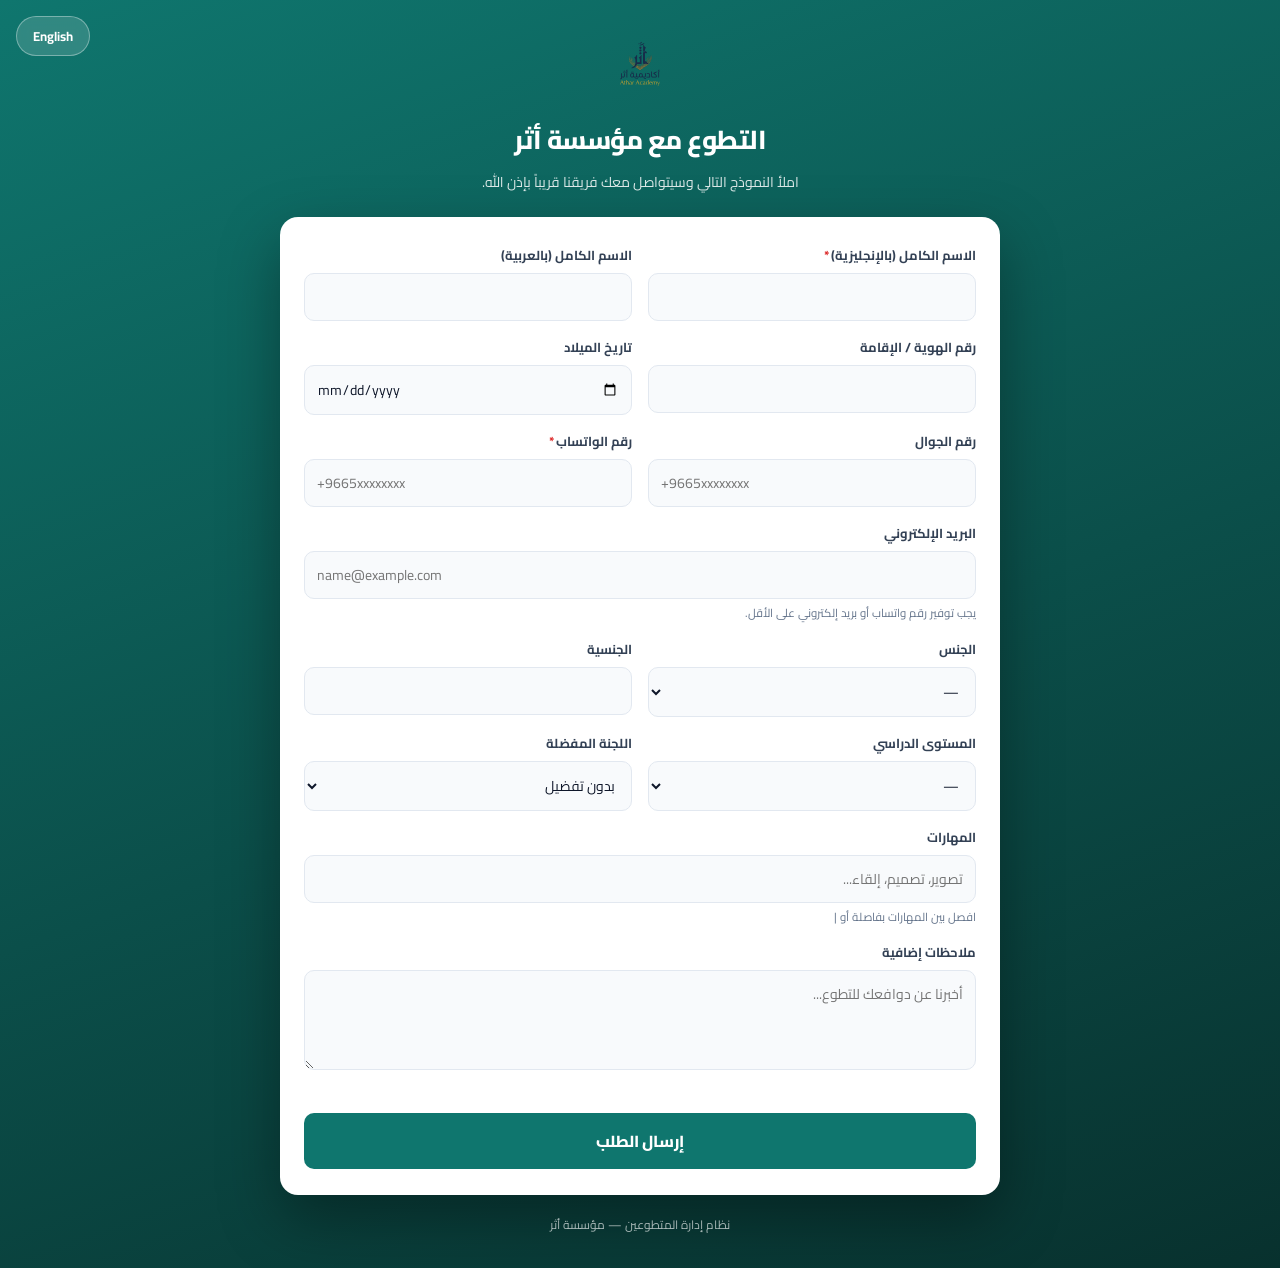
==== apply.html @ a27745a4 "Security, bulk actions & charts: password change/reset UI + default-password banner, pending applica" ====
<!DOCTYPE html>
<html lang="ar" dir="rtl">

<head>
  <meta charset="UTF-8">
  <meta name="viewport" content="width=device-width, initial-scale=1.0">
  <title>التطوع مع أثر | Volunteer with Athar</title>
  <meta name="description" content="قدّم طلبك للتطوع مع مؤسسة أثر — Athar Foundation volunteer application">
  <link rel="icon" type="image/svg+xml" href="assets/logo.svg">
  <link rel="preconnect" href="https://fonts.googleapis.com">
  <link rel="preconnect" href="https://fonts.gstatic.com" crossorigin>
  <link
    href="https://fonts.googleapis.com/css2?family=Cairo:wght@400;500;600;700;800&family=Inter:wght@400;500;600;700;800&display=swap"
    rel="stylesheet">
  <style>
    :root {
      --primary: #0F766E;
      --primary-dark: #115E59;
      --primary-light: #CCFBF1;
      --neutral-50: #F8FAFC;
      --neutral-100: #F1F5F9;
      --neutral-200: #E2E8F0;
      --neutral-300: #CBD5E1;
      --neutral-500: #64748B;
      --neutral-700: #334155;
      --neutral-900: #0F172A;
      --danger: #DC2626;
      --success: #059669;
      --radius: 12px;
    }

    * { box-sizing: border-box; margin: 0; padding: 0; }

    body {
      font-family: "Cairo", "Inter", system-ui, sans-serif;
      background: linear-gradient(160deg, #0F766E 0%, #0B4F4A 55%, #08312E 100%);
      min-height: 100vh;
      display: flex;
      align-items: flex-start;
      justify-content: center;
      padding: 32px 16px;
      color: var(--neutral-900);
    }

    .apply-shell { width: 100%; max-width: 720px; }

    .apply-hero {
      text-align: center;
      color: #fff;
      margin-bottom: 22px;
    }
    .apply-hero img { width: 64px; height: 64px; margin-bottom: 10px; }
    .apply-hero h1 { font-size: 26px; font-weight: 800; letter-spacing: -0.5px; }
    .apply-hero p { font-size: 14px; opacity: 0.85; margin-top: 6px; line-height: 1.8; }

    .apply-card {
      background: #fff;
      border-radius: 18px;
      padding: 26px 24px;
      box-shadow: 0 24px 60px rgba(0, 0, 0, 0.35);
    }

    .lang-toggle {
      position: fixed;
      top: 16px;
      inset-inline-end: 16px;
      background: rgba(255, 255, 255, 0.15);
      color: #fff;
      border: 1px solid rgba(255, 255, 255, 0.35);
      border-radius: 999px;
      padding: 7px 16px;
      font-family: inherit;
      font-size: 13px;
      font-weight: 700;
      cursor: pointer;
      backdrop-filter: blur(6px);
      transition: background 0.2s;
    }
    .lang-toggle:hover { background: rgba(255, 255, 255, 0.28); }

    .form-grid {
      display: grid;
      grid-template-columns: 1fr 1fr;
      gap: 14px 16px;
    }
    .form-grid .full { grid-column: 1 / -1; }

    .field label {
      display: block;
      font-size: 13px;
      font-weight: 700;
      color: var(--neutral-700);
      margin-bottom: 6px;
    }
    .field label .req { color: var(--danger); margin-inline-start: 2px; }
    .field input,
    .field select,
    .field textarea {
      width: 100%;
      border: 1.5px solid var(--neutral-200);
      border-radius: 10px;
      padding: 10px 12px;
      font-family: inherit;
      font-size: 14px;
      color: var(--neutral-900);
      background: var(--neutral-50);
      transition: border-color 0.15s, background 0.15s;
    }
    .field input:focus,
    .field select:focus,
    .field textarea:focus {
      outline: none;
      border-color: var(--primary);
      background: #fff;
    }
    .field input[dir="ltr"] { direction: ltr; text-align: left; }

    .hint { font-size: 11.5px; color: var(--neutral-500); margin-top: 5px; line-height: 1.6; }

    .hp-field {
      position: absolute !important;
      width: 1px; height: 1px;
      overflow: hidden;
      opacity: 0;
      pointer-events: none;
    }

    .submit-btn {
      width: 100%;
      margin-top: 20px;
      background: var(--primary);
      color: #fff;
      border: none;
      border-radius: 10px;
      padding: 13px;
      font-family: inherit;
      font-size: 16px;
      font-weight: 800;
      cursor: pointer;
      transition: background 0.2s, transform 0.1s;
    }
    .submit-btn:hover:not(:disabled) { background: var(--primary-dark); }
    .submit-btn:active:not(:disabled) { transform: translateY(1px); }
    .submit-btn:disabled { opacity: 0.6; cursor: wait; }

    .form-error {
      display: none;
      margin-top: 14px;
      padding: 11px 14px;
      border-radius: 10px;
      background: #FEF2F2;
      color: var(--danger);
      font-size: 13.5px;
      font-weight: 700;
      line-height: 1.7;
    }

    .success-view { text-align: center; padding: 26px 8px; }
    .success-view .check {
      width: 74px; height: 74px;
      margin: 0 auto 18px;
      border-radius: 50%;
      background: #ECFDF5;
      display: flex;
      align-items: center;
      justify-content: center;
      font-size: 36px;
    }
    .success-view h2 { font-size: 22px; font-weight: 800; color: var(--success); }
    .success-view p { margin-top: 10px; color: var(--neutral-700); font-size: 14.5px; line-height: 1.9; }
    .success-view .ref {
      display: inline-block;
      margin-top: 16px;
      padding: 6px 14px;
      border-radius: 999px;
      background: var(--neutral-100);
      font-size: 12px;
      color: var(--neutral-500);
      font-family: monospace;
      direction: ltr;
    }

    .spinner {
      display: inline-block;
      width: 16px; height: 16px;
      border: 2.5px solid rgba(255, 255, 255, 0.4);
      border-top-color: #fff;
      border-radius: 50%;
      animation: spin 0.7s linear infinite;
      vertical-align: -3px;
      margin-inline-end: 8px;
    }
    @keyframes spin { to { transform: rotate(360deg); } }

    .page-footer {
      text-align: center;
      margin-top: 18px;
      color: rgba(255, 255, 255, 0.65);
      font-size: 12px;
    }
    .page-footer a { color: rgba(255, 255, 255, 0.9); }

    @media (max-width: 560px) {
      .form-grid { grid-template-columns: 1fr; }
      .apply-card { padding: 20px 16px; }
    }
  </style>
</head>

<body>
  <button type="button" class="lang-toggle" id="lang-toggle">English</button>

  <div class="apply-shell">
    <div class="apply-hero">
      <img src="assets/logo.svg" alt="Athar">
      <h1 id="page-title">التطوع مع مؤسسة أثر</h1>
      <p id="page-subtitle">املأ النموذج التالي وسيتواصل معك فريقنا قريباً بإذن الله.</p>
    </div>

    <div class="apply-card" id="apply-card">
      <form id="apply-form" class="form-grid" novalidate>
        <!-- Honeypot -->
        <div class="hp-field" aria-hidden="true">
          <label for="f-website">Website</label>
          <input type="text" id="f-website" name="website" tabindex="-1" autocomplete="off">
        </div>

        <div class="field">
          <label for="f-fullName"><span data-i18n="full_name_en">Full Name (English)</span><span class="req">*</span></label>
          <input type="text" id="f-fullName" dir="ltr" autocomplete="name" required>
        </div>
        <div class="field">
          <label for="f-fullNameAr"><span data-i18n="full_name_ar">الاسم الكامل (بالعربية)</span></label>
          <input type="text" id="f-fullNameAr" autocomplete="name">
        </div>

        <div class="field">
          <label for="f-nationalId"><span data-i18n="national_id">رقم الهوية / الإقامة</span></label>
          <input type="text" id="f-nationalId" dir="ltr" inputmode="numeric" autocomplete="off">
        </div>
        <div class="field">
          <label for="f-dob"><span data-i18n="dob">تاريخ الميلاد</span></label>
          <input type="date" id="f-dob">
        </div>

        <div class="field">
          <label for="f-phone"><span data-i18n="phone">رقم الجوال</span></label>
          <input type="tel" id="f-phone" dir="ltr" placeholder="+9665xxxxxxxx" autocomplete="tel">
        </div>
        <div class="field">
          <label for="f-whatsapp"><span data-i18n="whatsapp">رقم الواتساب</span><span class="req">*</span></label>
          <input type="tel" id="f-whatsapp" dir="ltr" placeholder="+9665xxxxxxxx" autocomplete="tel">
        </div>

        <div class="field full">
          <label for="f-email"><span data-i18n="email">البريد الإلكتروني</span></label>
          <input type="email" id="f-email" dir="ltr" placeholder="name@example.com" autocomplete="email">
          <div class="hint" id="contact-hint">يجب توفير رقم واتساب أو بريد إلكتروني على الأقل.</div>
        </div>

        <div class="field">
          <label for="f-gender"><span data-i18n="gender">الجنس</span></label>
          <select id="f-gender">
            <option value="">—</option>
            <option value="male" data-i18n="male">ذكر</option>
            <option value="female" data-i18n="female">أنثى</option>
          </select>
        </div>
        <div class="field">
          <label for="f-nationality"><span data-i18n="nationality">الجنسية</span></label>
          <input type="text" id="f-nationality">
        </div>

        <div class="field">
          <label for="f-studyLevel"><span data-i18n="study_level">المستوى الدراسي</span></label>
          <select id="f-studyLevel">
            <option value="">—</option>
            <option value="secondary" data-i18n="lvl_secondary">ثانوي</option>
            <option value="diploma" data-i18n="lvl_diploma">دبلوم</option>
            <option value="bachelor" data-i18n="lvl_bachelor">بكالوريوس</option>
            <option value="master" data-i18n="lvl_master">ماجستير</option>
            <option value="phd" data-i18n="lvl_phd">دكتوراه</option>
            <option value="other" data-i18n="lvl_other">أخرى</option>
          </select>
        </div>
        <div class="field">
          <label for="f-committee"><span data-i18n="committee">اللجنة المفضلة</span></label>
          <select id="f-committee">
            <option value="" data-i18n="no_pref">بدون تفضيل</option>
          </select>
        </div>

        <div class="field full">
          <label for="f-skills"><span data-i18n="skills">المهارات</span></label>
          <input type="text" id="f-skills" placeholder="تصوير، تصميم، إلقاء...">
          <div class="hint" data-i18n="skills_hint">افصل بين المهارات بفاصلة أو |</div>
        </div>

        <div class="field full">
          <label for="f-notes"><span data-i18n="notes">ملاحظات إضافية</span></label>
          <textarea id="f-notes" rows="3" placeholder=""></textarea>
        </div>

        <div class="form-error full" id="form-error"></div>

        <div class="full">
          <button type="submit" class="submit-btn" id="submit-btn" data-i18n="submit">إرسال الطلب</button>
        </div>
      </form>
    </div>

    <div class="page-footer">
      <span id="footer-text">نظام إدارة المتطوعين — مؤسسة أثر</span>
    </div>
  </div>

  <script src="js/apply.js"></script>
</body>

</html>
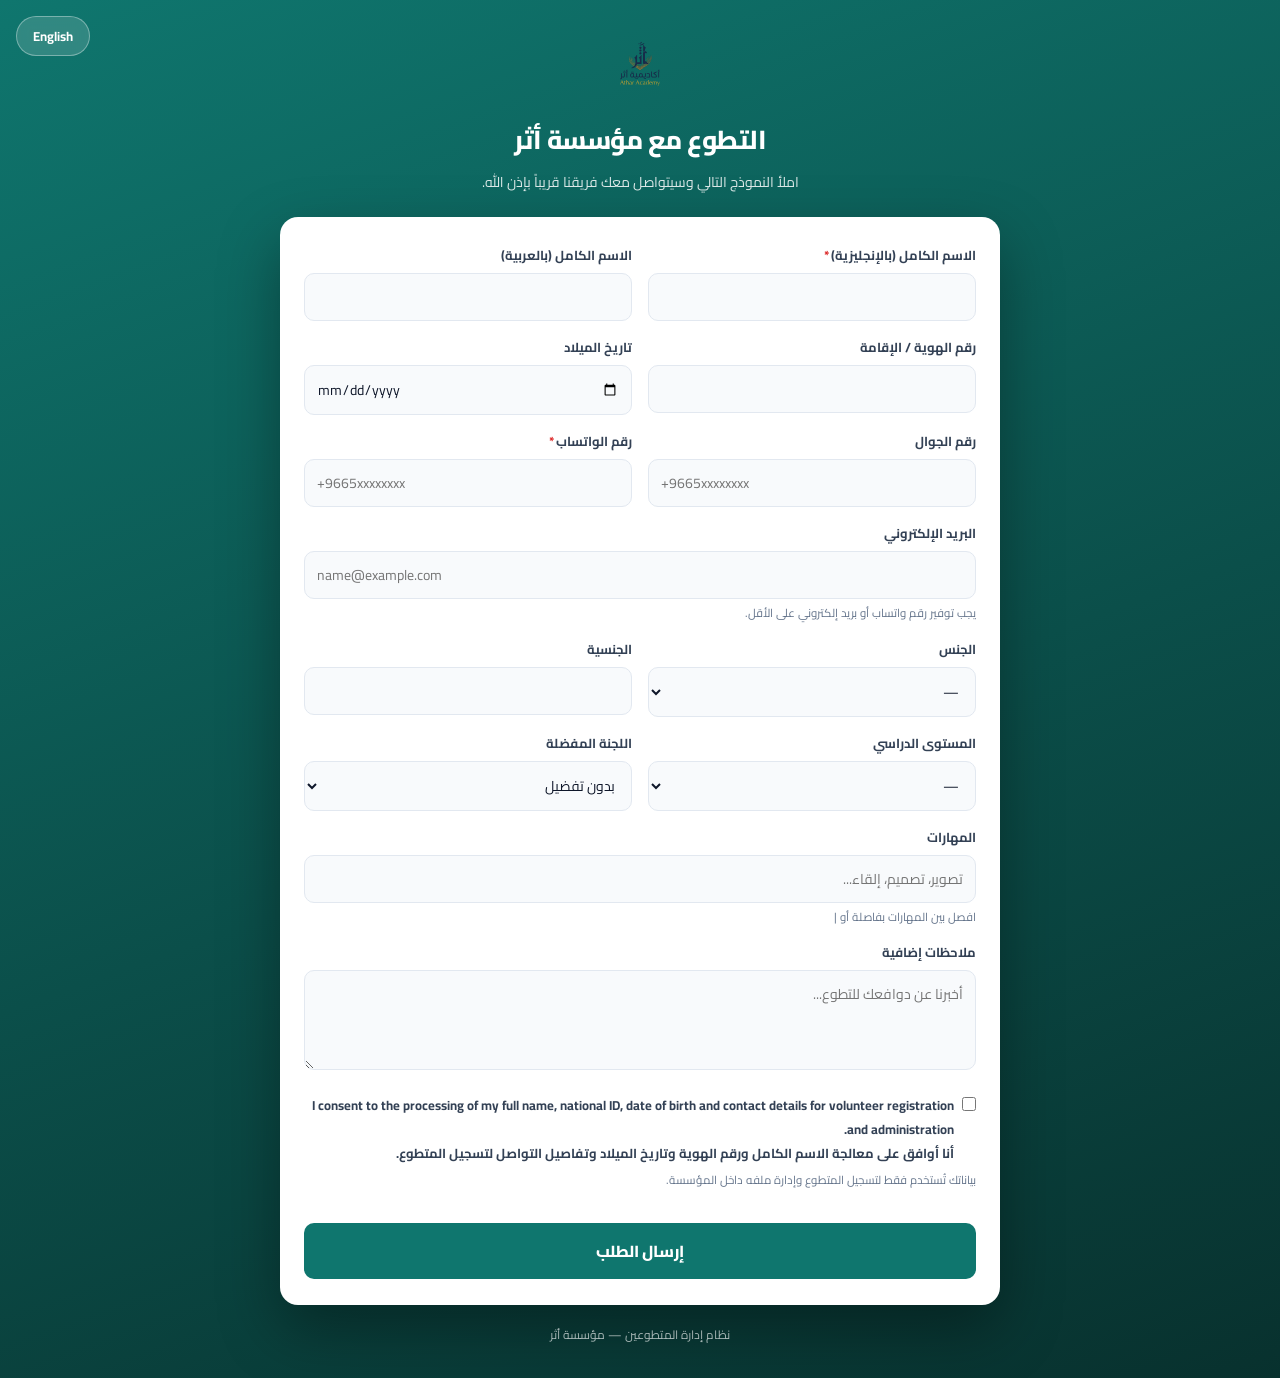
==== commit 385c0855: "Add privacy consent checkbox to apply form" ====
--- a/apply.html
+++ b/apply.html
@@ -301,6 +301,14 @@
           <textarea id="f-notes" rows="3" placeholder=""></textarea>
         </div>
 
+        <div class="field full">
+          <label class="consent-label" style="display:flex; gap:8px; align-items:flex-start; font-size:13px; color:var(--neutral-700); cursor:pointer;">
+            <input type="checkbox" id="f-consent" required style="margin-top:3px; width:16px; height:16px; accent-color:var(--primary);" />
+            <span>I consent to the processing of my full name, national ID, date of birth and contact details for volunteer registration and administration.<br />أنا أوافق على معالجة الاسم الكامل ورقم الهوية وتاريخ الميلاد وتفاصيل التواصل لتسجيل المتطوع.</span>
+          </label>
+          <div class="hint">بياناتك تُستخدم فقط لتسجيل المتطوع وإدارة ملفه داخل المؤسسة.</div>
+        </div>
+
         <div class="form-error full" id="form-error"></div>
 
         <div class="full">
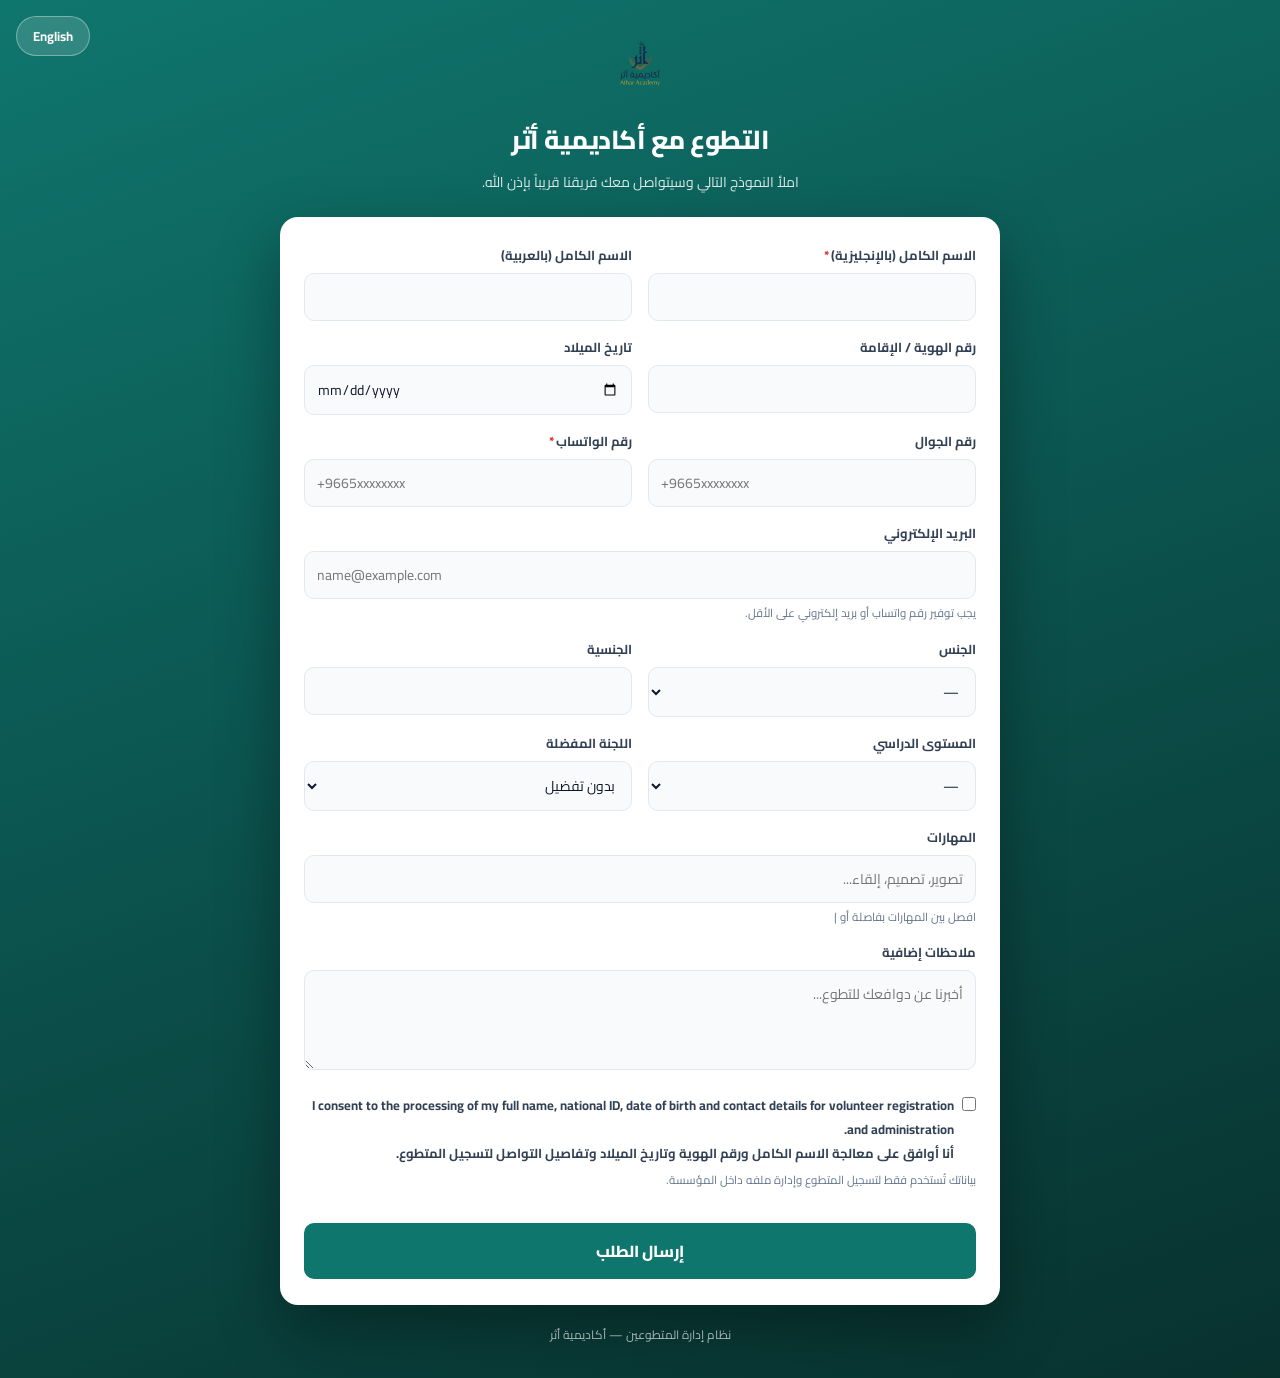
==== commit 6bcee05b: "Rebrand مؤسسة أثر -> أكاديمية أثر (targeted)" ====
--- a/apply.html
+++ b/apply.html
@@ -5,7 +5,7 @@
   <meta charset="UTF-8">
   <meta name="viewport" content="width=device-width, initial-scale=1.0">
   <title>التطوع مع أثر | Volunteer with Athar</title>
-  <meta name="description" content="قدّم طلبك للتطوع مع مؤسسة أثر — Athar Foundation volunteer application">
+  <meta name="description" content="قدّم طلبك للتطوع مع أكاديمية أثر — Athar Foundation volunteer application">
   <link rel="icon" type="image/svg+xml" href="assets/logo.svg">
   <link rel="preconnect" href="https://fonts.googleapis.com">
   <link rel="preconnect" href="https://fonts.gstatic.com" crossorigin>
@@ -213,7 +213,7 @@
   <div class="apply-shell">
     <div class="apply-hero">
       <img src="assets/logo.svg" alt="Athar">
-      <h1 id="page-title">التطوع مع مؤسسة أثر</h1>
+      <h1 id="page-title">التطوع مع أكاديمية أثر</h1>
       <p id="page-subtitle">املأ النموذج التالي وسيتواصل معك فريقنا قريباً بإذن الله.</p>
     </div>
 
@@ -318,7 +318,7 @@
     </div>
 
     <div class="page-footer">
-      <span id="footer-text">نظام إدارة المتطوعين — مؤسسة أثر</span>
+      <span id="footer-text">نظام إدارة المتطوعين — أكاديمية أثر</span>
     </div>
   </div>
 
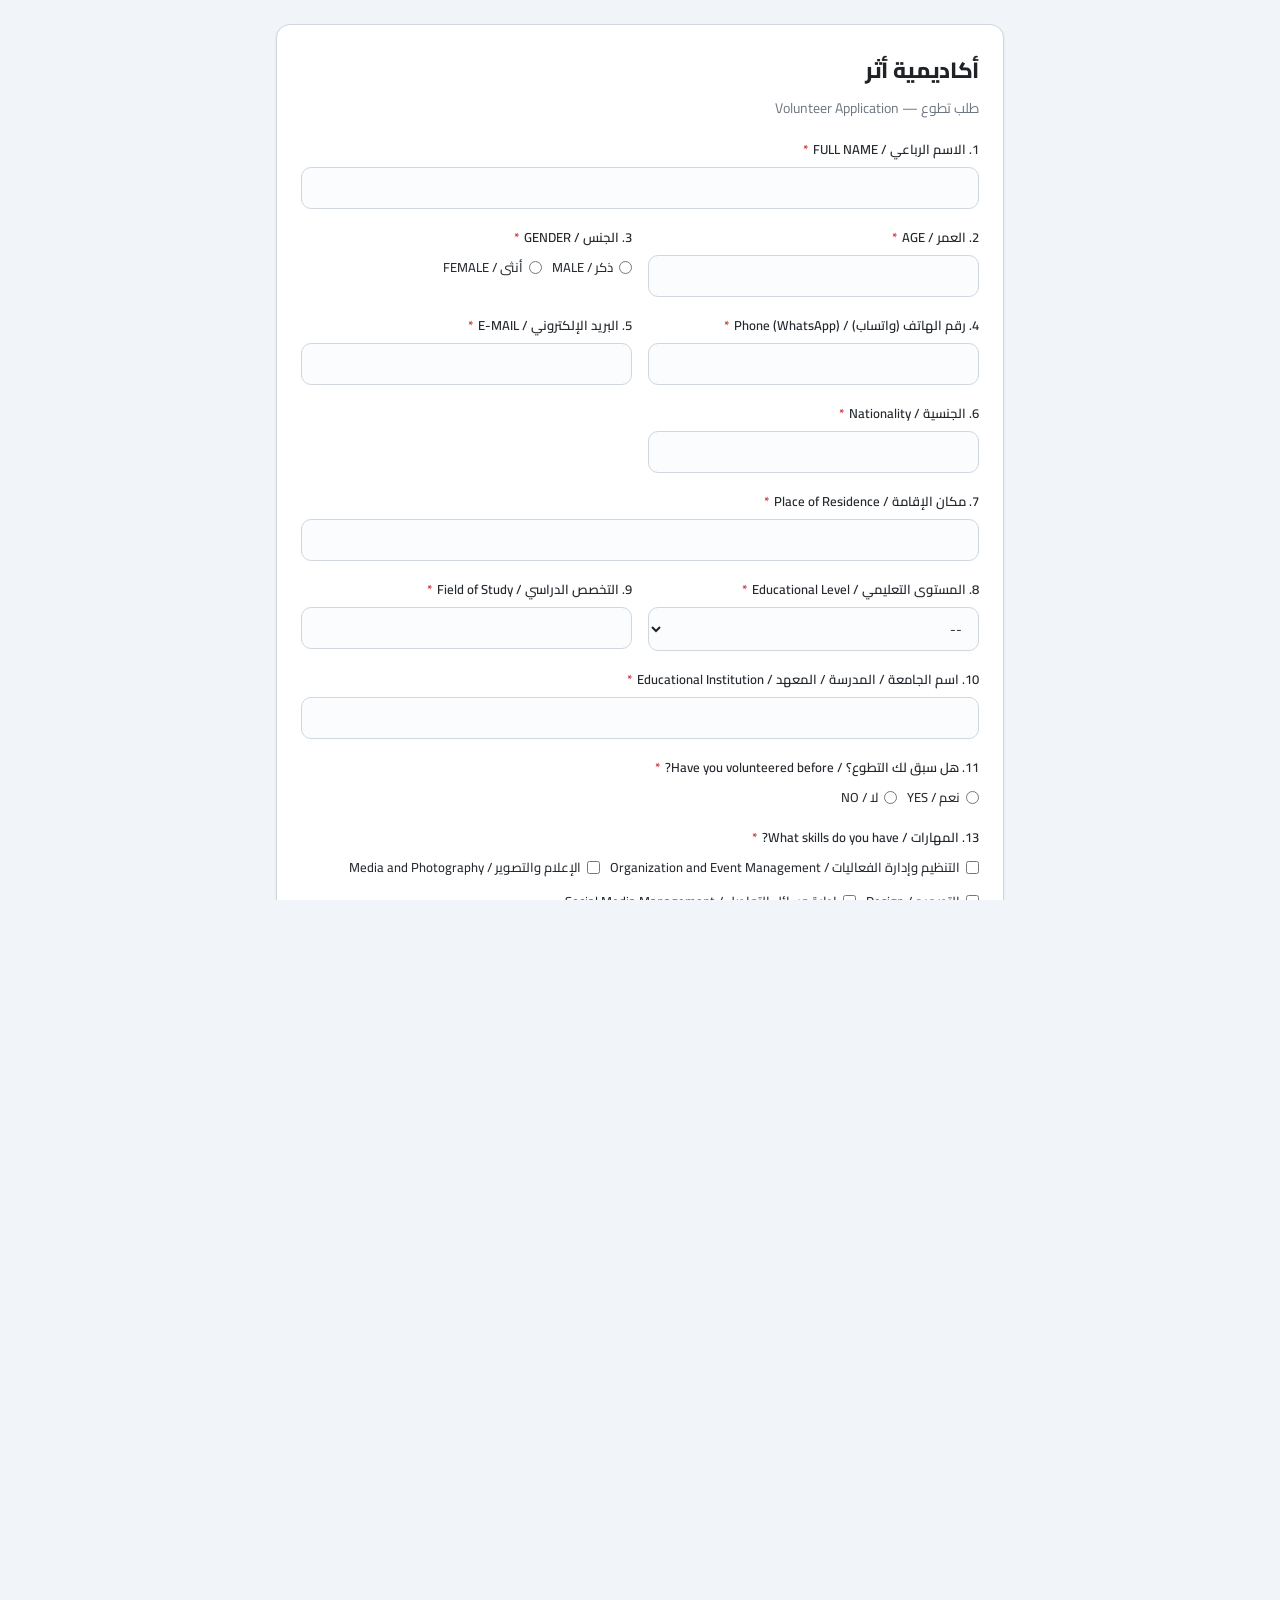
==== commit 5e468ef9: "Implement v3 registration form (19 fields) frontend" ====
--- a/apply.html
+++ b/apply.html
@@ -1,223 +1,41 @@
 <!DOCTYPE html>
 <html lang="ar" dir="rtl">
-
 <head>
   <meta charset="UTF-8">
   <meta name="viewport" content="width=device-width, initial-scale=1.0">
-  <title>التطوع مع أثر | Volunteer with Athar</title>
-  <meta name="description" content="قدّم طلبك للتطوع مع أكاديمية أثر — Athar Foundation volunteer application">
+  <title>أكاديمية أثر — طلب تطوع</title>
   <link rel="icon" type="image/svg+xml" href="assets/logo.svg">
   <link rel="preconnect" href="https://fonts.googleapis.com">
   <link rel="preconnect" href="https://fonts.gstatic.com" crossorigin>
-  <link
-    href="https://fonts.googleapis.com/css2?family=Cairo:wght@400;500;600;700;800&family=Inter:wght@400;500;600;700;800&display=swap"
-    rel="stylesheet">
+  <link href="https://fonts.googleapis.com/css2?family=Cairo:wght@400;500;600;700;800&family=Inter:wght@400;500;600;700;800&display=swap" rel="stylesheet">
+  <link rel="stylesheet" href="css/style.css">
+  <link rel="stylesheet" href="css/rtl.css">
   <style>
-    :root {
-      --primary: #0F766E;
-      --primary-dark: #115E59;
-      --primary-light: #CCFBF1;
-      --neutral-50: #F8FAFC;
-      --neutral-100: #F1F5F9;
-      --neutral-200: #E2E8F0;
-      --neutral-300: #CBD5E1;
-      --neutral-500: #64748B;
-      --neutral-700: #334155;
-      --neutral-900: #0F172A;
-      --danger: #DC2626;
-      --success: #059669;
-      --radius: 12px;
-    }
-
-    * { box-sizing: border-box; margin: 0; padding: 0; }
-
-    body {
-      font-family: "Cairo", "Inter", system-ui, sans-serif;
-      background: linear-gradient(160deg, #0F766E 0%, #0B4F4A 55%, #08312E 100%);
-      min-height: 100vh;
-      display: flex;
-      align-items: flex-start;
-      justify-content: center;
-      padding: 32px 16px;
-      color: var(--neutral-900);
-    }
-
-    .apply-shell { width: 100%; max-width: 720px; }
-
-    .apply-hero {
-      text-align: center;
-      color: #fff;
-      margin-bottom: 22px;
-    }
-    .apply-hero img { width: 64px; height: 64px; margin-bottom: 10px; }
-    .apply-hero h1 { font-size: 26px; font-weight: 800; letter-spacing: -0.5px; }
-    .apply-hero p { font-size: 14px; opacity: 0.85; margin-top: 6px; line-height: 1.8; }
-
-    .apply-card {
-      background: #fff;
-      border-radius: 18px;
-      padding: 26px 24px;
-      box-shadow: 0 24px 60px rgba(0, 0, 0, 0.35);
-    }
-
-    .lang-toggle {
-      position: fixed;
-      top: 16px;
-      inset-inline-end: 16px;
-      background: rgba(255, 255, 255, 0.15);
-      color: #fff;
-      border: 1px solid rgba(255, 255, 255, 0.35);
-      border-radius: 999px;
-      padding: 7px 16px;
-      font-family: inherit;
-      font-size: 13px;
-      font-weight: 700;
-      cursor: pointer;
-      backdrop-filter: blur(6px);
-      transition: background 0.2s;
-    }
-    .lang-toggle:hover { background: rgba(255, 255, 255, 0.28); }
-
-    .form-grid {
-      display: grid;
-      grid-template-columns: 1fr 1fr;
-      gap: 14px 16px;
-    }
-    .form-grid .full { grid-column: 1 / -1; }
-
-    .field label {
-      display: block;
-      font-size: 13px;
-      font-weight: 700;
-      color: var(--neutral-700);
-      margin-bottom: 6px;
-    }
-    .field label .req { color: var(--danger); margin-inline-start: 2px; }
-    .field input,
-    .field select,
-    .field textarea {
-      width: 100%;
-      border: 1.5px solid var(--neutral-200);
-      border-radius: 10px;
-      padding: 10px 12px;
-      font-family: inherit;
-      font-size: 14px;
-      color: var(--neutral-900);
-      background: var(--neutral-50);
-      transition: border-color 0.15s, background 0.15s;
-    }
-    .field input:focus,
-    .field select:focus,
-    .field textarea:focus {
-      outline: none;
-      border-color: var(--primary);
-      background: #fff;
-    }
-    .field input[dir="ltr"] { direction: ltr; text-align: left; }
-
-    .hint { font-size: 11.5px; color: var(--neutral-500); margin-top: 5px; line-height: 1.6; }
-
-    .hp-field {
-      position: absolute !important;
-      width: 1px; height: 1px;
-      overflow: hidden;
-      opacity: 0;
-      pointer-events: none;
-    }
-
-    .submit-btn {
-      width: 100%;
-      margin-top: 20px;
-      background: var(--primary);
-      color: #fff;
-      border: none;
-      border-radius: 10px;
-      padding: 13px;
-      font-family: inherit;
-      font-size: 16px;
-      font-weight: 800;
-      cursor: pointer;
-      transition: background 0.2s, transform 0.1s;
-    }
-    .submit-btn:hover:not(:disabled) { background: var(--primary-dark); }
-    .submit-btn:active:not(:disabled) { transform: translateY(1px); }
-    .submit-btn:disabled { opacity: 0.6; cursor: wait; }
-
-    .form-error {
-      display: none;
-      margin-top: 14px;
-      padding: 11px 14px;
-      border-radius: 10px;
-      background: #FEF2F2;
-      color: var(--danger);
-      font-size: 13.5px;
-      font-weight: 700;
-      line-height: 1.7;
-    }
-
-    .success-view { text-align: center; padding: 26px 8px; }
-    .success-view .check {
-      width: 74px; height: 74px;
-      margin: 0 auto 18px;
-      border-radius: 50%;
-      background: #ECFDF5;
-      display: flex;
-      align-items: center;
-      justify-content: center;
-      font-size: 36px;
-    }
-    .success-view h2 { font-size: 22px; font-weight: 800; color: var(--success); }
-    .success-view p { margin-top: 10px; color: var(--neutral-700); font-size: 14.5px; line-height: 1.9; }
-    .success-view .ref {
-      display: inline-block;
-      margin-top: 16px;
-      padding: 6px 14px;
-      border-radius: 999px;
-      background: var(--neutral-100);
-      font-size: 12px;
-      color: var(--neutral-500);
-      font-family: monospace;
-      direction: ltr;
-    }
-
-    .spinner {
-      display: inline-block;
-      width: 16px; height: 16px;
-      border: 2.5px solid rgba(255, 255, 255, 0.4);
-      border-top-color: #fff;
-      border-radius: 50%;
-      animation: spin 0.7s linear infinite;
-      vertical-align: -3px;
-      margin-inline-end: 8px;
-    }
-    @keyframes spin { to { transform: rotate(360deg); } }
-
-    .page-footer {
-      text-align: center;
-      margin-top: 18px;
-      color: rgba(255, 255, 255, 0.65);
-      font-size: 12px;
-    }
-    .page-footer a { color: rgba(255, 255, 255, 0.9); }
-
-    @media (max-width: 560px) {
-      .form-grid { grid-template-columns: 1fr; }
-      .apply-card { padding: 20px 16px; }
-    }
+    body { background: var(--app-bg); font-family: var(--font-ar); }
+    .apply-shell { max-width: 760px; margin: 0 auto; padding: 24px 16px 60px; }
+    .apply-card { background: var(--surface); border: 1px solid var(--neutral-300); border-radius: var(--radius-lg); padding: 24px; box-shadow: var(--shadow-sm); }
+    .form-grid { display: grid; grid-template-columns: 1fr 1fr; gap: 16px; }
+    .field { display: flex; flex-direction: column; gap: 6px; }
+    .field.full { grid-column: 1 / -1; }
+    .field label { font-size: 13px; font-weight: 600; color: var(--neutral-800); }
+    .req { color: var(--danger); margin-inline-start: 2px; }
+    .form-control { padding: 8px 12px; border: 1px solid var(--neutral-300); border-radius: var(--radius-md); background: var(--neutral-50); color: var(--neutral-900); font-size: 13px; width: 100%; }
+    .form-control:focus { outline: none; background: var(--surface); border-color: var(--primary); box-shadow: 0 0 0 3px var(--primary-subtle); }
+    .radio-group, .checkbox-group { display: flex; flex-wrap: wrap; gap: 10px; }
+    .radio-group label, .checkbox-group label { display: flex; align-items: center; gap: 6px; font-size: 13px; font-weight: 500; cursor: pointer; }
+    .submit-btn { width: 100%; padding: 12px; background: var(--primary); color: #fff; border: none; border-radius: var(--radius-md); font-size: 15px; font-weight: 700; cursor: pointer; }
+    .submit-btn:disabled { opacity: 0.6; cursor: not-allowed; }
+    .form-error { color: var(--danger); font-size: 13px; margin-top: 8px; }
+    .hp-field { position: absolute !important; width: 1px; height: 1px; overflow: hidden; opacity: 0; pointer-events: none; }
+    .consent-label { display: flex; gap: 8px; align-items: flex-start; font-size: 13px; color: var(--neutral-700); cursor: pointer; }
+    @media (max-width: 600px) { .form-grid { grid-template-columns: 1fr; } }
   </style>
 </head>
-
 <body>
-  <button type="button" class="lang-toggle" id="lang-toggle">English</button>
-
   <div class="apply-shell">
-    <div class="apply-hero">
-      <img src="assets/logo.svg" alt="Athar">
-      <h1 id="page-title">التطوع مع أكاديمية أثر</h1>
-      <p id="page-subtitle">املأ النموذج التالي وسيتواصل معك فريقنا قريباً بإذن الله.</p>
-    </div>
-
-    <div class="apply-card" id="apply-card">
+    <div class="apply-card">
+      <h1 style="font-size:22px; font-weight:800; margin-bottom:4px;">أكاديمية أثر</h1>
+      <p style="color:var(--neutral-500); margin-bottom:16px;">طلب تطوع — Volunteer Application</p>
       <form id="apply-form" class="form-grid" novalidate>
         <!-- Honeypot -->
         <div class="hp-field" aria-hidden="true">
@@ -225,104 +43,202 @@
           <input type="text" id="f-website" name="website" tabindex="-1" autocomplete="off">
         </div>
 
-        <div class="field">
-          <label for="f-fullName"><span data-i18n="full_name_en">Full Name (English)</span><span class="req">*</span></label>
-          <input type="text" id="f-fullName" dir="ltr" autocomplete="name" required>
-        </div>
-        <div class="field">
-          <label for="f-fullNameAr"><span data-i18n="full_name_ar">الاسم الكامل (بالعربية)</span></label>
-          <input type="text" id="f-fullNameAr" autocomplete="name">
-        </div>
-
-        <div class="field">
-          <label for="f-nationalId"><span data-i18n="national_id">رقم الهوية / الإقامة</span></label>
-          <input type="text" id="f-nationalId" dir="ltr" inputmode="numeric" autocomplete="off">
-        </div>
-        <div class="field">
-          <label for="f-dob"><span data-i18n="dob">تاريخ الميلاد</span></label>
-          <input type="date" id="f-dob">
-        </div>
-
-        <div class="field">
-          <label for="f-phone"><span data-i18n="phone">رقم الجوال</span></label>
-          <input type="tel" id="f-phone" dir="ltr" placeholder="+9665xxxxxxxx" autocomplete="tel">
-        </div>
-        <div class="field">
-          <label for="f-whatsapp"><span data-i18n="whatsapp">رقم الواتساب</span><span class="req">*</span></label>
-          <input type="tel" id="f-whatsapp" dir="ltr" placeholder="+9665xxxxxxxx" autocomplete="tel">
-        </div>
-
-        <div class="field full">
-          <label for="f-email"><span data-i18n="email">البريد الإلكتروني</span></label>
-          <input type="email" id="f-email" dir="ltr" placeholder="name@example.com" autocomplete="email">
-          <div class="hint" id="contact-hint">يجب توفير رقم واتساب أو بريد إلكتروني على الأقل.</div>
-        </div>
-
-        <div class="field">
-          <label for="f-gender"><span data-i18n="gender">الجنس</span></label>
-          <select id="f-gender">
-            <option value="">—</option>
-            <option value="male" data-i18n="male">ذكر</option>
-            <option value="female" data-i18n="female">أنثى</option>
+        <div class="field full">
+          <label>1. الاسم الرباعي / FULL NAME <span class="req">*</span></label>
+          <input type="text" id="f-fullName" class="form-control" required>
+        </div>
+        <div class="field">
+          <label>2. العمر / AGE <span class="req">*</span></label>
+          <input type="number" id="f-age" class="form-control" min="10" max="100" required>
+        </div>
+        <div class="field">
+          <label>3. الجنس / GENDER <span class="req">*</span></label>
+          <div class="radio-group">
+            <label><input type="radio" name="gender" value="male" required> ذكر / MALE</label>
+            <label><input type="radio" name="gender" value="female"> أنثى / FEMALE</label>
+          </div>
+        </div>
+        <div class="field">
+          <label>4. رقم الهاتف (واتساب) / Phone (WhatsApp) <span class="req">*</span></label>
+          <input type="tel" id="f-phone" class="form-control" required>
+        </div>
+        <div class="field">
+          <label>5. البريد الإلكتروني / E-MAIL <span class="req">*</span></label>
+          <input type="email" id="f-email" class="form-control" required>
+        </div>
+        <div class="field">
+          <label>6. الجنسية / Nationality <span class="req">*</span></label>
+          <input type="text" id="f-nationality" class="form-control" required>
+        </div>
+        <div class="field full">
+          <label>7. مكان الإقامة / Place of Residence <span class="req">*</span></label>
+          <input type="text" id="f-residence" class="form-control" required>
+        </div>
+        <div class="field">
+          <label>8. المستوى التعليمي / Educational Level <span class="req">*</span></label>
+          <select id="f-eduLevel" class="form-control" required>
+            <option value="">--</option>
+            <option value="highschool">ثانوي / HIGHSCHOOL</option>
+            <option value="diploma">دبلوم / DIPLOMA</option>
+            <option value="bachelor">بكالوريوس / BACHELOR</option>
+            <option value="master">ماجستير / MASTER</option>
+            <option value="other">Other:</option>
           </select>
-        </div>
-        <div class="field">
-          <label for="f-nationality"><span data-i18n="nationality">الجنسية</span></label>
-          <input type="text" id="f-nationality">
-        </div>
-
-        <div class="field">
-          <label for="f-studyLevel"><span data-i18n="study_level">المستوى الدراسي</span></label>
-          <select id="f-studyLevel">
-            <option value="">—</option>
-            <option value="secondary" data-i18n="lvl_secondary">ثانوي</option>
-            <option value="diploma" data-i18n="lvl_diploma">دبلوم</option>
-            <option value="bachelor" data-i18n="lvl_bachelor">بكالوريوس</option>
-            <option value="master" data-i18n="lvl_master">ماجستير</option>
-            <option value="phd" data-i18n="lvl_phd">دكتوراه</option>
-            <option value="other" data-i18n="lvl_other">أخرى</option>
+          <input type="text" id="f-eduLevelOther" class="form-control" placeholder="Other..." style="margin-top:6px; display:none;">
+        </div>
+        <div class="field">
+          <label>9. التخصص الدراسي / Field of Study <span class="req">*</span></label>
+          <input type="text" id="f-fieldOfStudy" class="form-control" required>
+        </div>
+        <div class="field full">
+          <label>10. اسم الجامعة / المدرسة / المعهد / Educational Institution <span class="req">*</span></label>
+          <input type="text" id="f-institution" class="form-control" required>
+        </div>
+        <div class="field">
+          <label>11. هل سبق لك التطوع؟ / Have you volunteered before? <span class="req">*</span></label>
+          <div class="radio-group">
+            <label><input type="radio" name="volBefore" value="yes" required> نعم / YES</label>
+            <label><input type="radio" name="volBefore" value="no"> لا / NO</label>
+          </div>
+        </div>
+        <div class="field full" id="volOrgsWrap" style="display:none;">
+          <label>12. الجهات/البرامج (إذا نعم) / Organizations (IF YES)</label>
+          <textarea id="f-volOrgs" class="form-control" rows="2"></textarea>
+        </div>
+        <div class="field full">
+          <label>13. المهارات / What skills do you have? <span class="req">*</span></label>
+          <div class="checkbox-group">
+            <label><input type="checkbox" value="org"> التنظيم وإدارة الفعاليات / Organization and Event Management</label>
+            <label><input type="checkbox" value="media"> الإعلام والتصوير / Media and Photography</label>
+            <label><input type="checkbox" value="design"> التصميم / Design</label>
+            <label><input type="checkbox" value="social"> إدارة وسائل التواصل / Social Media Management</label>
+            <label><input type="checkbox" value="coordination"> التنسق واستقبال الضيوف / Coordination and Guest Reception</label>
+            <label><input type="checkbox" value="teaching"> التدريس أو الإشراف التربوي / Teaching or Educational Supervision</label>
+            <label><input type="checkbox" value="tech"> الدعم التقني / Technical Support</label>
+            <label><input type="checkbox" value="translation"> الترجمة / Translation</label>
+            <label><input type="checkbox" value="content"> كتابة المحتوى / Content Writing</label>
+            <label><input type="checkbox" value="eventcoord"> تنسيق الفعاليات والبرامج / Event and Program Coordination</label>
+            <label><input type="checkbox" value="other"> Other:</label>
+          </div>
+          <input type="text" id="f-skillsOther" class="form-control" placeholder="Other..." style="margin-top:6px; display:none;">
+        </div>
+        <div class="field full">
+          <label>14. مجال التطوع المفضل / Preferred area <span class="req">*</span></label>
+          <select id="f-preferredArea" class="form-control" required>
+            <option value="">--</option>
+            <option value="events">تنظيم الفعاليات والبرامج / Event and Program Organization</option>
+            <option value="media">الإعلام والتوثيق / Media and Documentation</option>
+            <option value="design">تصميم جرافيكي أو تحرير الفيديو / Graphic Design or Video Editing</option>
+            <option value="tech">الدعم التقني / Technical Support</option>
+            <option value="supervision">الإشراف على الطلاب / Student Supervision</option>
+            <option value="educational">تنظيم الأنشطة التعليمية أو القرآنية / Educational or Qur'anic Activity Organizing</option>
+            <option value="hospitality">الضيافة والخدمات اللوجستية / Hospitality and Logistics</option>
+            <option value="pr">العلاقات العامة / Public Relations</option>
+            <option value="any">أي مجال حسب الحاجة / Any Area as Needed</option>
+            <option value="other">Other:</option>
           </select>
-        </div>
-        <div class="field">
-          <label for="f-committee"><span data-i18n="committee">اللجنة المفضلة</span></label>
-          <select id="f-committee">
-            <option value="" data-i18n="no_pref">بدون تفضيل</option>
-          </select>
-        </div>
-
-        <div class="field full">
-          <label for="f-skills"><span data-i18n="skills">المهارات</span></label>
-          <input type="text" id="f-skills" placeholder="تصوير، تصميم، إلقاء...">
-          <div class="hint" data-i18n="skills_hint">افصل بين المهارات بفاصلة أو |</div>
-        </div>
-
-        <div class="field full">
-          <label for="f-notes"><span data-i18n="notes">ملاحظات إضافية</span></label>
-          <textarea id="f-notes" rows="3" placeholder=""></textarea>
-        </div>
-
-        <div class="field full">
-          <label class="consent-label" style="display:flex; gap:8px; align-items:flex-start; font-size:13px; color:var(--neutral-700); cursor:pointer;">
-            <input type="checkbox" id="f-consent" required style="margin-top:3px; width:16px; height:16px; accent-color:var(--primary);" />
-            <span>I consent to the processing of my full name, national ID, date of birth and contact details for volunteer registration and administration.<br />أنا أوافق على معالجة الاسم الكامل ورقم الهوية وتاريخ الميلاد وتفاصيل التواصل لتسجيل المتطوع.</span>
+          <input type="text" id="f-preferredAreaOther" class="form-control" placeholder="Other..." style="margin-top:6px; display:none;">
+        </div>
+        <div class="field">
+          <label>15. الالتزام بفترة الإعداد؟ / Commit to preparation period? <span class="req">*</span></label>
+          <div class="radio-group">
+            <label><input type="radio" name="commitPrep" value="yes" required> نعم / YES</label>
+            <label><input type="radio" name="commitPrep" value="no"> لا / NO</label>
+            <label><input type="radio" name="commitPrep" value="other"> Other:</label>
+          </div>
+          <input type="text" id="f-commitPrepOther" class="form-control" placeholder="Other..." style="margin-top:6px; display:none;">
+        </div>
+        <div class="field">
+          <label>16. قيود/التزامات تؤثر على الحضور؟ / Restrictions affecting attendance? <span class="req">*</span></label>
+          <div class="radio-group">
+            <label><input type="radio" name="restrictions" value="yes" required> نعم / YES</label>
+            <label><input type="radio" name="restrictions" value="no"> لا / NO</label>
+            <label><input type="radio" name="restrictions" value="other"> Other:</label>
+          </div>
+          <textarea id="f-restrictionsDetail" class="form-control" rows="2" placeholder="Details..." style="margin-top:6px; display:none;"></textarea>
+        </div>
+        <div class="field">
+          <label>17. وسيلة مواصلات؟ / Do you have transportation? <span class="req">*</span></label>
+          <div class="radio-group">
+            <label><input type="radio" name="transport" value="yes" required> نعم / YES</label>
+            <label><input type="radio" name="transport" value="no"> لا / NO</label>
+            <label><input type="radio" name="transport" value="other"> Other:</label>
+          </div>
+          <input type="text" id="f-transportOther" class="form-control" placeholder="Other..." style="margin-top:6px; display:none;">
+        </div>
+        <div class="field full">
+          <label>18. اقتراحات أو ملاحظات / Any suggestions or comments? <span class="req">*</span></label>
+          <textarea id="f-suggestions" class="form-control" rows="3" required></textarea>
+        </div>
+        <div class="field full">
+          <label>19. إقرار / Pledge <span class="req">*</span></label>
+          <div class="radio-group">
+            <label><input type="radio" name="pledge" value="agree" required> أوافق / I Agree</label>
+            <label><input type="radio" name="pledge" value="other"> Other:</label>
+          </div>
+        </div>
+        <div class="field full">
+          <label class="consent-label">
+            <input type="checkbox" id="f-consent" required>
+            <span>أتعهد بصحة المعلومات المدخلة والالتزام بأنظمة وتعليمات أكاديمية أثر في حال قبولي كمتطوع. / I pledge the information is accurate and agree to comply with Athar Academy rules if accepted.</span>
           </label>
-          <div class="hint">بياناتك تُستخدم فقط لتسجيل المتطوع وإدارة ملفه داخل المؤسسة.</div>
-        </div>
-
+        </div>
         <div class="form-error full" id="form-error"></div>
-
         <div class="full">
-          <button type="submit" class="submit-btn" id="submit-btn" data-i18n="submit">إرسال الطلب</button>
+          <button type="submit" class="submit-btn" id="submit-btn">إرسال الطلب / Submit</button>
         </div>
       </form>
     </div>
-
-    <div class="page-footer">
-      <span id="footer-text">نظام إدارة المتطوعين — أكاديمية أثر</span>
-    </div>
   </div>
-
   <script src="js/apply.js"></script>
+  <script>
+    // Toggle "Other:" free-text inputs
+    function toggleOther(radioName, inputId, showWhen) {
+      document.querySelectorAll('input[name="' + radioName + '"]').forEach(r => {
+        r.addEventListener('change', () => {
+          const sel = document.querySelector('input[name="' + radioName + '"]:checked');
+          const inp = document.getElementById(inputId);
+          if (inp) inp.style.display = (sel && sel.value === showWhen) ? '' : 'none';
+        });
+      });
+    }
+    toggleOther('commitPrep', 'f-commitPrepOther', 'other');
+    toggleOther('transport', 'f-transportOther', 'other');
+    // volunteered before -> show orgs
+    document.querySelectorAll('input[name="volBefore"]').forEach(r => {
+      r.addEventListener('change', () => {
+        const sel = document.querySelector('input[name="volBefore"]:checked');
+        const w = document.getElementById('volOrgsWrap');
+        if (w) w.style.display = (sel && sel.value === 'yes') ? '' : 'none';
+      });
+    });
+    // edu level other
+    const eduSel = document.getElementById('f-eduLevel');
+    if (eduSel) eduSel.addEventListener('change', () => {
+      const o = document.getElementById('f-eduLevelOther');
+      if (o) o.style.display = (eduSel.value === 'other') ? '' : 'none';
+    });
+    // preferred area other
+    const paSel = document.getElementById('f-preferredArea');
+    if (paSel) paSel.addEventListener('change', () => {
+      const o = document.getElementById('f-preferredAreaOther');
+      if (o) o.style.display = (paSel.value === 'other') ? '' : 'none';
+    });
+    // skills other
+    document.querySelectorAll('#f-skillsOther').forEach(() => {});
+    const skillsOtherCb = document.querySelector('input[type="checkbox"][value="other"]');
+    if (skillsOtherCb) skillsOtherCb.addEventListener('change', () => {
+      const o = document.getElementById('f-skillsOther');
+      if (o) o.style.display = skillsOtherCb.checked ? '' : 'none';
+    });
+    // restrictions detail
+    document.querySelectorAll('input[name="restrictions"]').forEach(r => {
+      r.addEventListener('change', () => {
+        const sel = document.querySelector('input[name="restrictions"]:checked');
+        const t = document.getElementById('f-restrictionsDetail');
+        if (t) t.style.display = (sel && sel.value === 'yes') ? '' : 'none';
+      });
+    });
+  </script>
 </body>
-
 </html>
--- a/css/style.css
+++ b/css/style.css
@@ -0,0 +1,5453 @@
+/* ==========================================================================
+   Athar (أثر) - Volunteer & Committees Management System
+   Design Tokens & Modern Styling Framework
+   ========================================================================== */
+
+:root {
+  /* Color Palette — refined modern indigo */
+  --primary: #4F46E5;
+  --primary-hover: #4338CA;
+  --primary-active: #3730A3;
+  --primary-light: #EEF2FF;
+  --primary-subtle: rgba(79, 70, 229, 0.12);
+  --primary-border: #C7D2FE;
+
+  --event-color: #8A3FFC;
+  --event-bg: #F1E8FF;
+
+  --success: #2DA44E;
+  --success-hover: #238636;
+  --success-light: #E8F8ED;
+  --success-subtle: rgba(45, 164, 78, 0.12);
+  --success-border: #87D79C;
+  --success-strong: #065F46;
+
+  --warning: #D29922;
+  --warning-hover: #B57F18;
+  --warning-light: #FFF8E6;
+  --warning-subtle: rgba(210, 153, 34, 0.12);
+  --warning-border: #F3CE79;
+  --warning-strong: #92400E;
+
+  --danger: #CF222E;
+  --danger-hover: #A41923;
+  --danger-light: #FFEBE9;
+  --danger-subtle: rgba(207, 34, 46, 0.12);
+  --danger-border: #FF8E8A;
+
+  --info: #0969DA;
+  --info-light: #DDF4FF;
+
+  /* Neutrals */
+  --neutral-900: #1F2328;
+  --neutral-800: #24292F;
+  --neutral-700: #32383F;
+  --neutral-600: #57606A;
+  --neutral-500: #6E7781;
+  --neutral-400: #8C959F;
+  --neutral-300: #D0D7DE;
+  --neutral-200: #E7ECF0;
+  --neutral-100: #F6F8FA;
+  --neutral-50: #FBFCFD;
+  --white: #FFFFFF;
+  --surface: #FFFFFF;
+  --app-bg: #F1F5F9;
+
+  color-scheme: light;
+
+  /* Shadows */
+  --shadow-xs: 0 1px 2px rgba(15, 23, 42, 0.04);
+  --shadow-sm: 0 1px 3px rgba(15, 23, 42, 0.06), 0 1px 2px rgba(15, 23, 42, 0.04);
+  --shadow-md: 0 4px 16px rgba(15, 23, 42, 0.08), 0 2px 4px rgba(15, 23, 42, 0.04);
+  --shadow-lg: 0 12px 32px rgba(15, 23, 42, 0.12), 0 4px 8px rgba(15, 23, 42, 0.06);
+  --shadow-xl: 0 24px 48px rgba(15, 23, 42, 0.18);
+
+  /* Typography */
+  --font-en: "Inter", -apple-system, BlinkMacSystemFont, "Segoe UI", Roboto, sans-serif;
+  --font-ar: "Cairo", "IBM Plex Sans Arabic", "Tajawal", -apple-system, sans-serif;
+  --font-mono: ui-monospace, SFMono-Regular, "SF Mono", Menlo, Consolas, monospace;
+
+  /* Structural */
+  --radius-sm: 8px;
+  --radius-md: 10px;
+  --radius-lg: 14px;
+  --radius-xl: 18px;
+  --radius-full: 9999px;
+
+  --topbar-height: 64px;
+  --sidebar-width: 260px;
+  --sidebar-collapsed-width: 72px;
+  --transition-speed: 0.2s;
+  --transition-ease: cubic-bezier(0.16, 1, 0.3, 1);
+  --ease-entrance: cubic-bezier(0.16, 1, 0.3, 1);
+  --ease-exit: cubic-bezier(0.4, 0, 1, 1);
+  --ease-spring: cubic-bezier(0.34, 1.56, 0.64, 1);
+}
+
+/* ==========================================================================
+   Dark Theme — token overrides (toggle sets data-theme="dark" on <html>)
+   ========================================================================== */
+[data-theme="dark"] {
+  color-scheme: dark;
+
+  --primary: #818CF8;
+  --primary-hover: #A5B4FC;
+  --primary-active: #C7D2FE;
+  --primary-light: #1E1B4B;
+  --primary-subtle: rgba(129, 140, 248, 0.18);
+  --primary-border: #3730A3;
+
+  --event-color: #B388FF;
+  --event-bg: #2A1F45;
+
+  --success: #3FB950;
+  --success-hover: #56D364;
+  --success-light: #0E2A1A;
+  --success-subtle: rgba(63, 185, 80, 0.16);
+  --success-border: #2EA043;
+  --success-strong: #3FB950;
+
+  --warning: #E3B341;
+  --warning-hover: #F0C75E;
+  --warning-light: #2B2413;
+  --warning-subtle: rgba(227, 179, 65, 0.16);
+  --warning-border: #9E6A03;
+  --warning-strong: #E3B341;
+
+  --danger: #F85149;
+  --danger-hover: #FF7B72;
+  --danger-light: #33181B;
+  --danger-subtle: rgba(248, 81, 73, 0.16);
+  --danger-border: #B62324;
+
+  --info: #58A6FF;
+  --info-light: #0C2D48;
+
+  /* Neutrals are inverted so light-theme usage keeps working */
+  --neutral-900: #E6EDF3;
+  --neutral-800: #CDD5DD;
+  --neutral-700: #B1BAC4;
+  --neutral-600: #8B949E;
+  --neutral-500: #7D8590;
+  --neutral-400: #6E7681;
+  --neutral-300: #30363D;
+  --neutral-200: #2D333B;
+  --neutral-100: #21262D;
+  --neutral-50: #1C2128;
+  --white: #FFFFFF;        /* stays literal white: used as text on colored fills */
+  --surface: #161B22;      /* raised surfaces: cards, topbar, sidebar, modals */
+  --app-bg: #0D1117;
+
+  --shadow-xs: 0 1px 2px rgba(1, 4, 9, 0.35);
+  --shadow-sm: 0 1px 3px rgba(1, 4, 9, 0.45), 0 1px 2px rgba(1, 4, 9, 0.35);
+  --shadow-md: 0 4px 12px rgba(1, 4, 9, 0.5), 0 1px 3px rgba(1, 4, 9, 0.35);
+  --shadow-lg: 0 10px 24px rgba(1, 4, 9, 0.6), 0 3px 6px rgba(1, 4, 9, 0.4);
+  --shadow-xl: 0 20px 40px rgba(1, 4, 9, 0.7);
+}
+
+/* Base Styles */
+*,
+*::before,
+*::after {
+  box-sizing: border-box;
+  margin: 0;
+  padding: 0;
+}
+
+html,
+body {
+  height: 100%;
+  width: 100%;
+  overflow-x: hidden;
+  font-family: var(--font-en);
+  font-size: 14px;
+  color: var(--neutral-900);
+  background-color: var(--app-bg);
+  -webkit-font-smoothing: antialiased;
+  -moz-osx-font-smoothing: grayscale;
+}
+
+[dir="rtl"] {
+  font-family: var(--font-ar);
+}
+
+a {
+  color: var(--primary);
+  text-decoration: none;
+  transition: color var(--transition-speed);
+}
+
+a:hover {
+  text-decoration: underline;
+}
+
+button {
+  font-family: inherit;
+  cursor: pointer;
+  border: none;
+  background: none;
+}
+
+input,
+select,
+textarea {
+  font-family: inherit;
+  font-size: 14px;
+}
+
+/* App Shell */
+#app {
+  display: flex;
+  flex-direction: column;
+  min-height: 100vh;
+  position: relative;
+}
+
+/* Top Bar */
+.top-bar {
+  height: var(--topbar-height);
+  background-color: var(--surface);
+  border-bottom: 1px solid var(--neutral-300);
+  display: flex;
+  align-items: center;
+  justify-content: space-between;
+  padding: 0 24px;
+  position: fixed;
+  top: 0;
+  left: 0;
+  right: 0;
+  z-index: 100;
+  box-shadow: var(--shadow-xs);
+}
+
+.top-bar-left {
+  display: flex;
+  align-items: center;
+  gap: 16px;
+}
+
+.brand-container {
+  display: flex;
+  align-items: center;
+  gap: 12px;
+  cursor: pointer;
+  user-select: none;
+}
+
+.brand-logo {
+  width: 38px;
+  height: 38px;
+  object-fit: contain;
+}
+
+.brand-text {
+  display: flex;
+  flex-direction: column;
+}
+
+.brand-name {
+  font-size: 18px;
+  font-weight: 700;
+  color: var(--neutral-900);
+  display: flex;
+  align-items: center;
+  gap: 6px;
+}
+
+
+.brand-subname {
+  font-size: 11px;
+  color: var(--neutral-500);
+}
+
+.sidebar-toggle-btn {
+  display: flex;
+  align-items: center;
+  justify-content: center;
+  width: 36px;
+  height: 36px;
+  border-radius: var(--radius-md);
+  color: var(--neutral-600);
+  background: var(--neutral-100);
+  border: 1px solid var(--neutral-300);
+  transition: all var(--transition-speed) var(--ease-spring);
+}
+
+.sidebar-toggle-btn:hover {
+  background: var(--neutral-200);
+  color: var(--neutral-900);
+}
+
+.top-bar-search {
+  flex: 1;
+  max-width: 440px;
+  margin: 0 24px;
+  position: relative;
+}
+
+.search-input-wrapper {
+  position: relative;
+  display: flex;
+  align-items: center;
+}
+
+.search-icon {
+  position: absolute;
+  left: 12px;
+  color: var(--neutral-400);
+  pointer-events: none;
+}
+
+.search-input {
+  width: 100%;
+  padding: 8px 12px 8px 36px;
+  background: var(--neutral-100);
+  border: 1px solid var(--neutral-300);
+  border-radius: var(--radius-md);
+  font-size: 13px;
+  color: var(--neutral-900);
+  transition: all var(--transition-speed) var(--ease-spring);
+}
+
+.search-input:focus {
+  outline: none;
+  background: var(--surface);
+  border-color: var(--primary);
+  box-shadow: 0 0 0 3px var(--primary-subtle);
+}
+
+.search-kbd {
+  position: absolute;
+  right: 10px;
+  font-size: 10px;
+  color: var(--neutral-500);
+  background: var(--surface);
+  padding: 2px 6px;
+  border-radius: 4px;
+  border: 1px solid var(--neutral-300);
+}
+
+.top-bar-right {
+  display: flex;
+  align-items: center;
+  gap: 12px;
+}
+
+
+.lang-toggle-btn {
+  display: flex;
+  align-items: center;
+  gap: 6px;
+  padding: 7px 12px;
+  background: var(--neutral-100);
+  border: 1px solid var(--neutral-300);
+  border-radius: var(--radius-md);
+  font-size: 13px;
+  font-weight: 600;
+  color: var(--neutral-700);
+  transition: all var(--transition-speed) var(--ease-spring);
+}
+
+.lang-toggle-btn:hover {
+  background: var(--neutral-200);
+  color: var(--neutral-900);
+}
+
+.user-menu-btn {
+  display: flex;
+  align-items: center;
+  gap: 10px;
+  padding: 4px 10px 4px 6px;
+  border-radius: var(--radius-full);
+  border: 1px solid var(--neutral-300);
+  background: var(--surface);
+  transition: all var(--transition-speed) var(--ease-spring);
+}
+
+.user-menu-btn:hover {
+  background: var(--neutral-100);
+}
+
+.user-avatar {
+  width: 32px;
+  height: 32px;
+  border-radius: var(--radius-full);
+  background: linear-gradient(135deg, var(--primary), var(--success));
+  color: var(--white);
+  display: flex;
+  align-items: center;
+  justify-content: center;
+  font-weight: 700;
+  font-size: 12px;
+}
+
+.user-name-text {
+  font-weight: 600;
+  color: var(--neutral-900);
+  font-size: 13px;
+  max-width: 140px;
+  white-space: nowrap;
+  overflow: hidden;
+  text-overflow: ellipsis;
+}
+
+/* Main Container */
+.main-layout {
+  display: flex;
+  margin-top: var(--topbar-height);
+  min-height: calc(100vh - var(--topbar-height));
+  position: relative;
+}
+
+/* Sidebar */
+.sidebar {
+  width: var(--sidebar-width);
+  background: var(--surface);
+  border-right: 1px solid var(--neutral-300);
+  display: flex;
+  flex-direction: column;
+  position: fixed;
+  top: var(--topbar-height);
+  bottom: 0;
+  left: 0;
+  z-index: 90;
+  transition: width var(--transition-speed) var(--transition-ease);
+  overflow-y: auto;
+  overflow-x: hidden;
+}
+
+.sidebar.collapsed {
+  width: var(--sidebar-collapsed-width);
+}
+
+.sidebar-nav {
+  padding: 16px 12px;
+  display: flex;
+  flex-direction: column;
+  gap: 16px;
+}
+
+.nav-group-title {
+  font-size: 11px;
+  font-weight: 700;
+  color: var(--neutral-400);
+  text-transform: uppercase;
+  letter-spacing: 0.8px;
+  padding: 0 12px;
+  margin-bottom: 6px;
+  white-space: nowrap;
+  overflow: hidden;
+  text-overflow: ellipsis;
+}
+
+.sidebar.collapsed .nav-group-title {
+  display: none;
+}
+
+.nav-item {
+  display: flex;
+  align-items: center;
+  justify-content: space-between;
+  padding: 9px 12px;
+  border-radius: var(--radius-md);
+  color: var(--neutral-600);
+  font-size: 13px;
+  font-weight: 500;
+  cursor: pointer;
+  transition: all var(--transition-speed) var(--ease-spring);
+  position: relative;
+  text-decoration: none;
+}
+
+.nav-item:hover {
+  background: var(--neutral-100);
+  color: var(--neutral-900);
+  text-decoration: none;
+}
+
+.nav-item.active {
+  background: var(--primary-light);
+  color: var(--primary);
+  font-weight: 600;
+}
+
+.nav-item-content {
+  display: flex;
+  align-items: center;
+  gap: 12px;
+  overflow: hidden;
+}
+
+.nav-icon {
+  font-size: 17px;
+  width: 22px;
+  display: inline-flex;
+  align-items: center;
+  justify-content: center;
+  flex-shrink: 0;
+}
+
+.nav-label {
+  white-space: nowrap;
+  overflow: hidden;
+  text-overflow: ellipsis;
+}
+
+.sidebar.collapsed .nav-label {
+  display: none;
+}
+
+.nav-badge {
+  background: var(--warning);
+  color: var(--white);
+  font-size: 11px;
+  font-weight: 700;
+  padding: 2px 7px;
+  border-radius: var(--radius-full);
+}
+
+.sidebar.collapsed .nav-badge {
+  position: absolute;
+  top: 4px;
+  right: 6px;
+  padding: 2px 5px;
+  font-size: 10px;
+}
+
+.sidebar-footer {
+  margin-top: auto;
+  padding: 12px;
+  border-top: 1px solid var(--neutral-200);
+  display: flex;
+  flex-direction: column;
+  gap: 8px;
+}
+
+
+/* Content Area */
+.content-area {
+  flex: 1;
+  min-width: 0;
+  margin-left: var(--sidebar-width);
+  padding: 28px 36px 60px;
+  max-width: 1600px;
+  min-height: calc(100vh - var(--topbar-height));
+  transition: margin-left var(--transition-speed) var(--transition-ease), margin-right var(--transition-speed) var(--transition-ease);
+}
+
+.sidebar.collapsed~.content-area {
+  margin-left: var(--sidebar-collapsed-width);
+}
+
+/* View Header */
+.view-header {
+  display: flex;
+  align-items: center;
+  justify-content: space-between;
+  margin-bottom: 24px;
+  gap: 16px;
+  flex-wrap: wrap;
+}
+
+.view-header-left {
+  display: flex;
+  flex-direction: column;
+  gap: 4px;
+}
+
+.breadcrumb-trail {
+  display: flex;
+  align-items: center;
+  gap: 6px;
+  font-size: 12px;
+  color: var(--neutral-500);
+  margin-bottom: 2px;
+}
+
+.breadcrumb-item {
+  color: var(--neutral-500);
+  cursor: pointer;
+}
+
+.breadcrumb-item:hover {
+  color: var(--primary);
+  text-decoration: underline;
+}
+
+.breadcrumb-separator {
+  color: var(--neutral-400);
+}
+
+.view-title {
+  font-size: 24px;
+  font-weight: 700;
+  color: var(--neutral-900);
+  display: flex;
+  align-items: center;
+  gap: 10px;
+}
+
+.view-subtitle {
+  font-size: 13px;
+  color: var(--neutral-500);
+}
+
+.view-header-actions {
+  display: flex;
+  align-items: center;
+  gap: 10px;
+}
+
+/* Buttons */
+.btn {
+  display: inline-flex;
+  align-items: center;
+  justify-content: center;
+  gap: 8px;
+  padding: 8px 16px;
+  font-size: 13px;
+  font-weight: 600;
+  border-radius: var(--radius-md);
+  border: 1px solid transparent;
+  transition: all var(--transition-speed) var(--ease-spring);
+  white-space: nowrap;
+  user-select: none;
+}
+
+.btn:disabled {
+  opacity: 0.55;
+  cursor: not-allowed !important;
+  box-shadow: none !important;
+}
+
+.btn-primary {
+  background: var(--primary);
+  color: var(--white);
+  border-color: var(--primary);
+  box-shadow: 0 1px 2px rgba(31, 111, 235, 0.2);
+}
+
+.btn-primary:hover:not(:disabled) {
+  background: var(--primary-hover);
+  border-color: var(--primary-hover);
+}
+
+.btn-secondary {
+  background: var(--surface);
+  color: var(--neutral-700);
+  border-color: var(--neutral-300);
+}
+
+.btn-secondary:hover:not(:disabled) {
+  background: var(--neutral-100);
+  color: var(--neutral-900);
+  border-color: var(--neutral-400);
+}
+
+.btn-success {
+  background: var(--success);
+  color: var(--white);
+  border-color: var(--success);
+}
+
+.btn-success:hover:not(:disabled) {
+  background: var(--success-hover);
+}
+
+.btn-danger {
+  background: var(--danger);
+  color: var(--white);
+  border-color: var(--danger);
+}
+
+.btn-danger:hover:not(:disabled) {
+  background: var(--danger-hover);
+}
+
+.btn-danger-outline {
+  background: var(--surface);
+  color: var(--danger);
+  border-color: var(--danger-border);
+}
+
+.btn-danger-outline:hover:not(:disabled) {
+  background: var(--danger-light);
+}
+
+.btn-whatsapp {
+  background: #25D366;
+  color: var(--white);
+  border-color: #25D366;
+}
+
+.btn-whatsapp:hover:not(:disabled) {
+  background: #1EBE5D;
+}
+
+.btn-sm {
+  padding: 5px 10px;
+  font-size: 12px;
+  border-radius: var(--radius-sm);
+}
+
+.btn-lg {
+  padding: 12px 24px;
+  font-size: 15px;
+  border-radius: var(--radius-md);
+}
+
+.btn-icon {
+  width: 32px;
+  height: 32px;
+  padding: 0;
+  border-radius: var(--radius-md);
+  color: var(--neutral-600);
+  border: 1px solid var(--neutral-300);
+  background: var(--surface);
+}
+
+.btn-icon:hover {
+  background: var(--neutral-100);
+  color: var(--neutral-900);
+}
+
+/* Cards & Surface Containers */
+.card {
+  background: var(--surface);
+  border: 1px solid var(--neutral-200);
+  border-radius: var(--radius-lg);
+  box-shadow: var(--shadow-sm);
+  padding: 20px;
+  position: relative;
+  transition:
+    box-shadow var(--transition-speed) var(--ease-entrance),
+    transform var(--transition-speed) var(--ease-entrance),
+    border-color var(--transition-speed) var(--ease-entrance);
+}
+.card:hover {
+  box-shadow: var(--shadow-md);
+  border-color: var(--primary-border);
+}
+
+.card-header {
+  display: flex;
+  align-items: center;
+  justify-content: space-between;
+  margin-bottom: 16px;
+}
+
+.card-title {
+  font-size: 16px;
+  font-weight: 700;
+  color: var(--neutral-900);
+  display: flex;
+  align-items: center;
+  gap: 8px;
+}
+
+/* KPI Metrics Grid */
+.kpi-grid {
+  display: grid;
+  grid-template-columns: repeat(4, 1fr);
+  gap: 18px;
+  margin-bottom: 24px;
+}
+
+.kpi-card {
+  background: var(--surface);
+  border: 1px solid var(--neutral-300);
+  border-radius: var(--radius-lg);
+  padding: 20px;
+  cursor: pointer;
+  transition: all var(--transition-speed) var(--ease-spring);
+  position: relative;
+  overflow: hidden;
+  box-shadow: var(--shadow-sm);
+}
+
+.kpi-card::before {
+  content: "";
+  position: absolute;
+  top: 0;
+  left: 0;
+  right: 0;
+  height: 4px;
+  background: var(--primary);
+  opacity: 0;
+  transition: opacity var(--transition-speed) var(--ease-spring);
+}
+
+.kpi-card:hover {
+  transform: translateY(-2px);
+  box-shadow: var(--shadow-md);
+  border-color: var(--primary-border);
+}
+
+.kpi-card:hover::before {
+  opacity: 1;
+}
+
+.kpi-card.kpi-volunteers::before {
+  background: var(--primary);
+}
+
+.kpi-card.kpi-committees::before {
+  background: #8A3FFC;
+}
+
+.kpi-card.kpi-hours::before {
+  background: var(--success);
+}
+
+.kpi-card.kpi-certs::before {
+  background: var(--warning);
+}
+
+.kpi-header {
+  display: flex;
+  align-items: center;
+  justify-content: space-between;
+  margin-bottom: 12px;
+}
+
+.kpi-title {
+  font-size: 13px;
+  font-weight: 600;
+  color: var(--neutral-500);
+}
+
+.kpi-icon-badge {
+  width: 38px;
+  height: 38px;
+  border-radius: var(--radius-md);
+  display: flex;
+  align-items: center;
+  justify-content: center;
+  font-size: 18px;
+}
+
+.kpi-volunteers .kpi-icon-badge {
+  background: var(--primary-light);
+  color: var(--primary);
+}
+
+.kpi-committees .kpi-icon-badge {
+  background: #F1E8FF;
+  color: #8A3FFC;
+}
+
+.kpi-hours .kpi-icon-badge {
+  background: var(--success-light);
+  color: var(--success);
+}
+
+.kpi-certs .kpi-icon-badge {
+  background: var(--warning-light);
+  color: var(--warning-strong);
+}
+
+.kpi-value {
+  font-size: 28px;
+  font-weight: 800;
+  color: var(--neutral-900);
+  line-height: 1.1;
+  margin-bottom: 6px;
+  font-feature-settings: "tnum";
+}
+
+.kpi-trend {
+  font-size: 12px;
+  font-weight: 600;
+  color: var(--success);
+  display: flex;
+  align-items: center;
+  gap: 4px;
+}
+
+/* Dashboard 2-column Grid */
+.dashboard-grid {
+  display: grid;
+  grid-template-columns: 1fr 1fr;
+  gap: 20px;
+  margin-bottom: 24px;
+}
+
+.dashboard-widget-full {
+  grid-column: span 2;
+}
+
+@media (max-width: 760px) {
+  .dashboard-grid { grid-template-columns: 1fr; }
+  .dashboard-widget-full { grid-column: span 1; }
+}
+
+/* ---------- Committee leader dashboard ---------- */
+.leader-committee-banner {
+  display: flex;
+  align-items: center;
+  gap: 16px;
+  padding: 18px 20px;
+  margin-bottom: 20px;
+  background: var(--surface);
+  border: 1px solid var(--neutral-300);
+  border-inline-start: 4px solid var(--primary);
+  border-radius: var(--radius-lg);
+  box-shadow: var(--shadow-sm);
+}
+
+.leader-committee-icon {
+  width: 46px;
+  height: 46px;
+  border-radius: var(--radius-md);
+  display: flex;
+  align-items: center;
+  justify-content: center;
+  background: var(--primary-light);
+  color: var(--primary);
+  flex-shrink: 0;
+}
+
+.leader-committee-body { flex: 1; min-width: 0; }
+
+.leader-committee-name {
+  font-size: 16px;
+  font-weight: 800;
+  color: var(--neutral-900);
+}
+
+.leader-committee-desc {
+  font-size: 12.5px;
+  color: var(--neutral-500);
+  margin-top: 2px;
+  overflow: hidden;
+  text-overflow: ellipsis;
+  white-space: nowrap;
+}
+
+.leader-committee-meta {
+  display: flex;
+  align-items: center;
+  gap: 8px;
+  flex-wrap: wrap;
+  flex-shrink: 0;
+}
+
+.leader-member-toolbar {
+  display: flex;
+  align-items: center;
+  gap: 10px;
+  flex-wrap: wrap;
+  margin-inline-start: auto;
+}
+
+.leader-member-search { max-width: 260px; min-width: 180px; }
+
+.leader-member-list { display: flex; flex-direction: column; gap: 8px; }
+
+.leader-member-row {
+  display: flex;
+  align-items: center;
+  gap: 12px;
+  padding: 12px 14px;
+  background: var(--surface);
+  border: 1px solid var(--neutral-300);
+  border-radius: var(--radius-md);
+  transition: border-color .15s ease, box-shadow .15s ease;
+}
+
+.leader-member-row:hover {
+  border-color: var(--primary-border);
+  box-shadow: var(--shadow-sm);
+}
+
+.leader-member-main { flex: 1; min-width: 160px; }
+
+.leader-member-name {
+  font-weight: 700;
+  font-size: 13.5px;
+  color: var(--neutral-900);
+}
+
+.leader-member-sub {
+  display: flex;
+  align-items: center;
+  gap: 6px;
+  flex-wrap: wrap;
+  margin-top: 3px;
+  font-size: 11.5px;
+  color: var(--neutral-500);
+}
+
+.leader-member-metrics {
+  display: flex;
+  gap: 18px;
+  flex-shrink: 0;
+}
+
+.leader-member-metric { text-align: center; min-width: 52px; }
+
+.leader-member-metric strong {
+  display: block;
+  font-size: 14px;
+  color: var(--neutral-900);
+}
+
+.leader-member-metric span {
+  font-size: 10.5px;
+  color: var(--neutral-500);
+}
+
+.leader-member-actions {
+  display: flex;
+  gap: 6px;
+  flex-shrink: 0;
+  flex-wrap: wrap;
+}
+
+.leader-member-empty {
+  display: none;
+  padding: 24px;
+  text-align: center;
+  color: var(--neutral-500);
+  font-size: 13px;
+}
+
+.leader-member-empty.is-visible { display: block; }
+
+.leader-pending-row {
+  display: flex;
+  align-items: center;
+  gap: 12px;
+  padding: 12px 14px;
+  border: 1px solid var(--neutral-300);
+  border-radius: var(--radius-md);
+  background: var(--surface);
+}
+
+.leader-pending-main { flex: 1; min-width: 0; }
+
+.leader-pending-title {
+  font-weight: 700;
+  font-size: 13px;
+  color: var(--neutral-900);
+  overflow: hidden;
+  text-overflow: ellipsis;
+  white-space: nowrap;
+}
+
+.leader-pending-sub {
+  display: flex;
+  align-items: center;
+  gap: 6px;
+  flex-wrap: wrap;
+  font-size: 11.5px;
+  color: var(--neutral-500);
+  margin-top: 2px;
+}
+
+.leader-coverage-value {
+  font-size: 34px;
+  font-weight: 800;
+  color: var(--primary);
+  line-height: 1;
+}
+
+.leader-progress {
+  height: 10px;
+  background: var(--neutral-200);
+  border-radius: var(--radius-full);
+  overflow: hidden;
+  margin: 12px 0 8px;
+}
+
+.leader-progress-fill {
+  height: 100%;
+  background: var(--primary);
+  border-radius: var(--radius-full);
+  transition: width .4s var(--transition-ease);
+}
+
+@media (max-width: 900px) {
+  .leader-committee-banner { flex-wrap: wrap; }
+  .leader-committee-meta { width: 100%; }
+  .leader-member-row { flex-wrap: wrap; }
+  .leader-member-metrics {
+    order: 3;
+    width: 100%;
+    justify-content: space-around;
+    padding-top: 8px;
+    border-top: 1px dashed var(--neutral-300);
+  }
+  .leader-member-actions { order: 2; }
+}
+
+@media (max-width: 640px) {
+  .leader-member-actions { order: 4; width: 100%; }
+  .leader-member-actions .btn { flex: 1; justify-content: center; }
+  .leader-member-metrics { order: 3; }
+  .leader-member-search { max-width: none; width: 100%; }
+  .leader-member-toolbar { width: 100%; margin-inline-start: 0; }
+}
+
+/* Status Badges */
+.badge {
+  display: inline-flex;
+  align-items: center;
+  gap: 5px;
+  padding: 3px 8px;
+  font-size: 12px;
+  font-weight: 600;
+  border-radius: var(--radius-full);
+  line-height: 1.2;
+}
+
+.badge-dot {
+  width: 6px;
+  height: 6px;
+  border-radius: 50%;
+  background: currentColor;
+}
+
+.badge-success {
+  background: var(--success-light);
+  color: var(--success);
+  border: 1px solid var(--success-border);
+}
+
+.badge-warning {
+  background: var(--warning-light);
+  color: var(--warning-strong);
+  border: 1px solid var(--warning-border);
+}
+
+.badge-danger {
+  background: var(--danger-light);
+  color: var(--danger);
+  border: 1px solid var(--danger-border);
+}
+
+.badge-primary {
+  background: var(--primary-light);
+  color: var(--primary);
+  border: 1px solid var(--primary-border);
+}
+
+.badge-neutral {
+  background: var(--neutral-100);
+  color: var(--neutral-600);
+  border: 1px solid var(--neutral-300);
+}
+
+.badge-purple {
+  background: #F1E8FF;
+  color: #8A3FFC;
+  border: 1px solid #D4BBFF;
+}
+
+/* Filter Bar */
+.filter-bar {
+  display: flex;
+  align-items: center;
+  justify-content: space-between;
+  gap: 12px;
+  padding: 14px 18px;
+  background: var(--surface);
+  border: 1px solid var(--neutral-300);
+  border-radius: var(--radius-lg);
+  margin-bottom: 16px;
+  flex-wrap: wrap;
+}
+
+.filter-group {
+  display: flex;
+  align-items: center;
+  gap: 10px;
+  flex-wrap: wrap;
+}
+
+.form-control {
+  padding: 8px 12px;
+  border: 1px solid var(--neutral-300);
+  border-radius: var(--radius-md);
+  background: var(--neutral-50);
+  color: var(--neutral-900);
+  font-size: 13px;
+  transition: all var(--transition-speed) var(--ease-spring);
+}
+
+.form-control:focus {
+  outline: none;
+  background: var(--surface);
+  border-color: var(--primary);
+  box-shadow: 0 0 0 3px var(--primary-subtle);
+}
+
+select.form-control {
+  padding-right: 28px;
+  cursor: pointer;
+}
+
+/* Bulk Selection Action Bar */
+.bulk-action-bar {
+  display: flex;
+  align-items: center;
+  justify-content: space-between;
+  padding: 10px 18px;
+  background: var(--primary-light);
+  border: 1px solid var(--primary-border);
+  border-radius: var(--radius-md);
+  margin-bottom: 12px;
+  animation: slideDown 0.2s ease-out;
+}
+
+@keyframes slideDown {
+  from {
+    opacity: 0;
+    transform: translateY(-8px);
+  }
+
+  to {
+    opacity: 1;
+    transform: translateY(0);
+  }
+}
+
+.bulk-count {
+  font-weight: 600;
+  color: var(--primary);
+  font-size: 13px;
+}
+
+.bulk-buttons {
+  display: flex;
+  align-items: center;
+  gap: 8px;
+}
+
+/* Data Tables */
+.table-container {
+  background: var(--surface);
+  border: 1px solid var(--neutral-300);
+  border-radius: var(--radius-lg);
+  box-shadow: var(--shadow-sm);
+  overflow: hidden;
+  position: relative;
+}
+
+.table-responsive {
+  width: 100%;
+  overflow-x: auto;
+}
+
+.data-table {
+  width: 100%;
+  border-collapse: collapse;
+  text-align: left;
+  font-size: 13px;
+}
+
+.data-table th {
+  background: var(--neutral-50);
+  color: var(--neutral-600);
+  font-weight: 700;
+  font-size: 12px;
+  text-transform: uppercase;
+  letter-spacing: 0.04em;
+  padding: 14px 16px;
+  border-bottom: 1px solid var(--neutral-200);
+  white-space: nowrap;
+  user-select: none;
+  position: sticky;
+  top: 0;
+  z-index: 2;
+  backdrop-filter: blur(8px);
+  -webkit-backdrop-filter: blur(8px);
+  background: color-mix(in srgb, var(--neutral-50) 85%, transparent);
+}
+
+.data-table td {
+  padding: 14px 16px;
+  border-bottom: 1px solid var(--neutral-100);
+  color: var(--neutral-800);
+  vertical-align: middle;
+  font-size: 13px;
+}
+
+.data-table tbody tr {
+  transition: background var(--transition-speed);
+}
+
+.data-table tbody tr:hover {
+  background: var(--neutral-50);
+}
+
+.data-table tbody tr.row-selected {
+  background: var(--primary-light);
+}
+
+.data-table th.col-cb,
+.data-table td.col-cb {
+  width: 40px;
+  text-align: center;
+  padding: 12px 8px;
+}
+
+.row-actions-cell {
+  display: flex;
+  align-items: center;
+  gap: 6px;
+  justify-content: flex-end;
+}
+
+/* Pagination Bar */
+.pagination-bar {
+  display: flex;
+  align-items: center;
+  justify-content: space-between;
+  padding: 12px 18px;
+  background: var(--neutral-50);
+  border-top: 1px solid var(--neutral-300);
+  font-size: 13px;
+  color: var(--neutral-600);
+  flex-wrap: wrap;
+  gap: 12px;
+}
+
+.pagination-controls {
+  display: flex;
+  align-items: center;
+  gap: 6px;
+}
+
+.page-btn {
+  padding: 4px 10px;
+  border: 1px solid var(--neutral-300);
+  border-radius: var(--radius-sm);
+  background: var(--surface);
+  color: var(--neutral-700);
+  font-size: 12px;
+  font-weight: 500;
+}
+
+.page-btn:hover:not(:disabled) {
+  background: var(--neutral-100);
+}
+
+.page-btn.active {
+  background: var(--primary);
+  color: var(--white);
+  border-color: var(--primary);
+  font-weight: 600;
+}
+
+.page-btn:disabled {
+  opacity: 0.5;
+  cursor: not-allowed;
+}
+
+/* Tabs */
+.tabs-header {
+  display: flex;
+  align-items: center;
+  border-bottom: 1px solid var(--neutral-300);
+  gap: 20px;
+  margin-bottom: 20px;
+  padding: 0 4px;
+}
+
+.tab-btn {
+  display: inline-flex;
+  align-items: center;
+  gap: 8px;
+  padding: 10px 4px;
+  border-bottom: 2px solid transparent;
+  color: var(--neutral-600);
+  font-size: 14px;
+  font-weight: 500;
+  cursor: pointer;
+  transition: all var(--transition-speed) var(--ease-spring);
+}
+
+.tab-btn:hover {
+  color: var(--neutral-900);
+}
+
+.tab-btn.active {
+  color: var(--primary);
+  border-bottom-color: var(--primary);
+  font-weight: 600;
+}
+
+.tab-badge {
+  background: var(--neutral-200);
+  color: var(--neutral-700);
+  font-size: 11px;
+  padding: 1px 6px;
+  border-radius: var(--radius-full);
+}
+
+.tab-btn.active .tab-badge {
+  background: var(--primary-light);
+  color: var(--primary);
+}
+
+/* Volunteer Profile Header */
+.profile-hero {
+  background: var(--surface);
+  border: 1px solid var(--neutral-300);
+  border-radius: var(--radius-lg);
+  padding: 24px;
+  margin-bottom: 20px;
+  display: flex;
+  align-items: center;
+  justify-content: space-between;
+  gap: 20px;
+  box-shadow: var(--shadow-sm);
+  flex-wrap: wrap;
+}
+
+.profile-hero-left {
+  display: flex;
+  align-items: center;
+  gap: 20px;
+}
+
+.profile-avatar-lg {
+  width: 72px;
+  height: 72px;
+  border-radius: var(--radius-full);
+  background: linear-gradient(135deg, var(--primary), #8A3FFC);
+  color: var(--white);
+  display: flex;
+  align-items: center;
+  justify-content: center;
+  font-size: 26px;
+  font-weight: 700;
+  box-shadow: 0 4px 10px rgba(31, 111, 235, 0.25);
+}
+
+.profile-hero-info {
+  display: flex;
+  flex-direction: column;
+  gap: 4px;
+}
+
+.profile-name-row {
+  display: flex;
+  align-items: center;
+  gap: 10px;
+}
+
+.profile-name {
+  font-size: 22px;
+  font-weight: 700;
+  color: var(--neutral-900);
+}
+
+.profile-meta-row {
+  display: flex;
+  align-items: center;
+  gap: 16px;
+  font-size: 13px;
+  color: var(--neutral-600);
+  flex-wrap: wrap;
+}
+
+.profile-meta-item {
+  display: flex;
+  align-items: center;
+  gap: 6px;
+}
+
+.profile-hero-actions {
+  display: flex;
+  align-items: center;
+  gap: 8px;
+  flex-wrap: wrap;
+}
+
+/* Overview Metric Cards Grid */
+.profile-stats-grid {
+  display: grid;
+  grid-template-columns: repeat(4, 1fr);
+  gap: 16px;
+  margin-bottom: 20px;
+}
+
+.stat-box {
+  background: var(--neutral-50);
+  border: 1px solid var(--neutral-300);
+  border-radius: var(--radius-md);
+  padding: 16px;
+  display: flex;
+  flex-direction: column;
+  gap: 4px;
+}
+
+.stat-box-label {
+  font-size: 12px;
+  color: var(--neutral-500);
+  font-weight: 600;
+}
+
+.stat-box-value {
+  font-size: 24px;
+  font-weight: 700;
+  color: var(--neutral-900);
+  font-feature-settings: "tnum";
+}
+
+/* Committee Cards Grid */
+.committees-grid {
+  display: grid;
+  grid-template-columns: repeat(auto-fill, minmax(340px, 1fr));
+  gap: 20px;
+}
+
+.committee-card {
+  background: var(--surface);
+  border: 1px solid var(--neutral-300);
+  border-radius: var(--radius-lg);
+  padding: 22px;
+  display: flex;
+  flex-direction: column;
+  justify-content: space-between;
+  box-shadow: var(--shadow-sm);
+  transition: all var(--transition-speed) var(--ease-spring);
+  position: relative;
+  overflow: hidden;
+}
+
+.committee-card:hover {
+  transform: translateY(-2px);
+  box-shadow: var(--shadow-md);
+  border-color: var(--primary-border);
+}
+
+.committee-card-header {
+  display: flex;
+  justify-content: space-between;
+  align-items: flex-start;
+  margin-bottom: 12px;
+}
+
+.committee-card-title {
+  font-size: 17px;
+  font-weight: 700;
+  color: var(--neutral-900);
+  margin-bottom: 4px;
+}
+
+.committee-card-desc {
+  font-size: 13px;
+  color: var(--neutral-600);
+  line-height: 1.5;
+  margin-bottom: 16px;
+}
+
+.committee-stats-row {
+  display: flex;
+  align-items: center;
+  justify-content: space-between;
+  padding: 12px;
+  background: var(--neutral-100);
+  border-radius: var(--radius-md);
+  margin-bottom: 16px;
+}
+
+.committee-stat-item {
+  display: flex;
+  flex-direction: column;
+}
+
+.committee-stat-val {
+  font-size: 16px;
+  font-weight: 700;
+  color: var(--neutral-900);
+}
+
+.committee-stat-lbl {
+  font-size: 11px;
+  color: var(--neutral-500);
+}
+
+/* Star Rating Component */
+.star-rating {
+  display: inline-flex;
+  align-items: center;
+  gap: 4px;
+  font-size: 20px;
+  cursor: pointer;
+  user-select: none;
+}
+
+.star-rating .star {
+  color: #D0D7DE;
+  transition: transform 0.15s, color 0.15s;
+}
+
+.star-rating .star.filled {
+  color: #F59E0B;
+}
+
+.star-rating .star:hover {
+  transform: scale(1.2);
+}
+
+/* Slide-over Drawer & Modals */
+.overlay-backdrop {
+  position: fixed;
+  top: 0;
+  left: 0;
+  right: 0;
+  bottom: 0;
+  background: rgba(15, 23, 42, 0.45);
+  backdrop-filter: blur(3px);
+  z-index: 1000;
+  display: flex;
+  align-items: center;
+  justify-content: center;
+  animation: fadeIn 0.15s ease-out;
+}
+
+@keyframes fadeIn {
+  from {
+    opacity: 0;
+  }
+
+  to {
+    opacity: 1;
+  }
+}
+
+.slide-over {
+  position: fixed;
+  top: 0;
+  bottom: 0;
+  right: 0;
+  width: 100%;
+  max-width: 580px;
+  background: var(--surface);
+  box-shadow: var(--shadow-xl);
+  z-index: 1010;
+  display: flex;
+  flex-direction: column;
+  animation: slideInRight 0.25s cubic-bezier(0.16, 1, 0.3, 1);
+}
+
+@keyframes slideInRight {
+  from {
+    transform: translateX(100%);
+  }
+
+  to {
+    transform: translateX(0);
+  }
+}
+
+[dir="rtl"] .slide-over {
+  right: auto;
+  left: 0;
+  animation: slideInLeft 0.25s cubic-bezier(0.16, 1, 0.3, 1);
+}
+
+@keyframes slideInLeft {
+  from {
+    transform: translateX(-100%);
+  }
+
+  to {
+    transform: translateX(0);
+  }
+}
+
+.modal-dialog {
+  background: var(--surface);
+  border-radius: var(--radius-xl);
+  width: 90%;
+  max-width: 650px;
+  max-height: 90vh;
+  box-shadow: var(--shadow-xl);
+  display: flex;
+  flex-direction: column;
+  overflow: hidden;
+  animation: popIn 0.2s cubic-bezier(0.16, 1, 0.3, 1);
+}
+
+.modal-dialog.modal-lg {
+  max-width: 900px;
+}
+
+.modal-dialog.modal-xl {
+  max-width: 1100px;
+}
+
+@keyframes popIn {
+  from {
+    opacity: 0;
+    transform: scale(0.96);
+  }
+
+  to {
+    opacity: 1;
+    transform: scale(1);
+  }
+}
+
+.drawer-header,
+.modal-header {
+  padding: 20px 24px;
+  border-bottom: 1px solid var(--neutral-300);
+  display: flex;
+  align-items: center;
+  justify-content: space-between;
+}
+
+.drawer-title,
+.modal-title {
+  font-size: 18px;
+  font-weight: 700;
+  color: var(--neutral-900);
+  display: flex;
+  align-items: center;
+  gap: 8px;
+}
+
+.drawer-body,
+.modal-body {
+  padding: 24px;
+  overflow-y: auto;
+  flex: 1;
+}
+
+.drawer-footer,
+.modal-footer {
+  padding: 16px 24px;
+  border-top: 1px solid var(--neutral-300);
+  background: var(--neutral-50);
+  display: flex;
+  align-items: center;
+  justify-content: flex-end;
+  gap: 12px;
+}
+
+/* Forms */
+.form-grid {
+  display: grid;
+  grid-template-columns: 1fr 1fr;
+  gap: 16px;
+}
+
+.form-grid-full {
+  grid-column: span 2;
+}
+
+.form-field {
+  display: flex;
+  flex-direction: column;
+  gap: 6px;
+}
+
+.field-label {
+  font-size: 13px;
+  font-weight: 600;
+  color: var(--neutral-800);
+  display: flex;
+  align-items: center;
+  justify-content: space-between;
+}
+
+.required-asterisk {
+  color: var(--danger);
+  margin-left: 2px;
+}
+
+.field-hint {
+  font-size: 11px;
+  color: var(--neutral-500);
+}
+
+.field-error {
+  font-size: 12px;
+  color: var(--danger);
+  display: flex;
+  align-items: center;
+  gap: 4px;
+}
+
+/* Skills Tag Input */
+.tag-input-container {
+  display: flex;
+  flex-wrap: wrap;
+  align-items: center;
+  gap: 6px;
+  padding: 6px 10px;
+  border: 1px solid var(--neutral-300);
+  border-radius: var(--radius-md);
+  background: var(--neutral-50);
+  min-height: 42px;
+  cursor: text;
+}
+
+.tag-input-container:focus-within {
+  background: var(--surface);
+  border-color: var(--primary);
+  box-shadow: 0 0 0 3px var(--primary-subtle);
+}
+
+.tag-chip {
+  display: inline-flex;
+  align-items: center;
+  gap: 4px;
+  padding: 3px 8px;
+  background: var(--neutral-200);
+  color: var(--neutral-800);
+  border-radius: var(--radius-sm);
+  font-size: 12px;
+  font-weight: 500;
+}
+
+.tag-chip-remove {
+  cursor: pointer;
+  color: var(--neutral-500);
+  font-size: 14px;
+}
+
+.tag-chip-remove:hover {
+  color: var(--danger);
+}
+
+.tag-input-field {
+  border: none;
+  outline: none;
+  background: transparent;
+  flex: 1;
+  min-width: 120px;
+  font-size: 13px;
+}
+.tag-input-field:focus-visible {
+  outline: 2px solid var(--primary);
+  outline-offset: 2px;
+  border-radius: 4px;
+}
+
+/* Certificate Preview & Document Staging */
+.cert-preview-card {
+  background: #FFFDF9;
+  border: 12px solid #1F2328;
+  outline: 4px solid #C59B27;
+  outline-offset: -8px;
+  border-radius: 8px;
+  padding: 40px;
+  box-shadow: var(--shadow-lg);
+  position: relative;
+  overflow: hidden;
+  color: #1F2328;
+  width: 100%;
+  max-width: 820px;
+  box-sizing: border-box;
+}
+
+.cert-corner-ornament {
+  position: absolute;
+  width: 48px;
+  height: 48px;
+  border: 2px solid #C59B27;
+}
+
+.cert-corner-tl {
+  top: 12px;
+  left: 12px;
+  border-right: none;
+  border-bottom: none;
+}
+
+.cert-corner-tr {
+  top: 12px;
+  right: 12px;
+  border-left: none;
+  border-bottom: none;
+}
+
+.cert-corner-bl {
+  bottom: 12px;
+  left: 12px;
+  border-right: none;
+  border-top: none;
+}
+
+.cert-corner-br {
+  bottom: 12px;
+  right: 12px;
+  border-left: none;
+  border-top: none;
+}
+
+.cert-header {
+  text-align: center;
+  margin-bottom: 24px;
+}
+
+.cert-logo {
+  width: 58px;
+  height: 58px;
+  margin-bottom: 8px;
+}
+
+.cert-org-name {
+  font-size: 14px;
+  font-weight: 700;
+  color: #555;
+  letter-spacing: 1px;
+}
+
+.cert-title {
+  font-size: 26px;
+  font-weight: 800;
+  color: #11428F;
+  margin-top: 6px;
+  letter-spacing: 0.5px;
+}
+
+.cert-body {
+  text-align: center;
+  font-size: 16px;
+  line-height: 1.9;
+  margin: 20px 0;
+}
+
+.cert-volunteer-name {
+  font-size: 26px;
+  font-weight: 800;
+  color: #C59B27;
+  display: block;
+  margin: 10px 0;
+  border-bottom: 2px solid #E5D5AA;
+  display: inline-block;
+  padding: 0 20px 4px;
+}
+
+.cert-highlight {
+  font-weight: 700;
+  color: var(--neutral-900);
+}
+
+.cert-footer {
+  display: flex;
+  align-items: flex-end;
+  justify-content: space-between;
+  margin-top: 36px;
+  padding-top: 20px;
+  border-top: 1px dashed #D0D7DE;
+}
+
+.cert-seal-box {
+  display: flex;
+  flex-direction: column;
+  align-items: center;
+  gap: 4px;
+}
+
+.cert-seal-badge {
+  width: 60px;
+  height: 60px;
+  border-radius: 50%;
+  border: 3px double #C59B27;
+  color: #C59B27;
+  display: flex;
+  align-items: center;
+  justify-content: center;
+  font-weight: 800;
+  font-size: 10px;
+  text-align: center;
+  line-height: 1.1;
+  text-transform: uppercase;
+  background: rgba(197, 155, 39, 0.06);
+}
+
+.cert-qr-box {
+  display: flex;
+  flex-direction: column;
+  align-items: center;
+  gap: 6px;
+}
+
+.cert-no-label {
+  font-family: var(--font-mono);
+  font-size: 11px;
+  font-weight: 700;
+  color: var(--neutral-600);
+}
+
+.cert-sig-box {
+  text-align: center;
+  min-width: 160px;
+}
+
+.cert-signature-line {
+  width: 140px;
+  border-bottom: 1px solid #333;
+  margin: 0 auto 6px;
+}
+
+.cert-sig-name {
+  font-weight: 700;
+  font-size: 13px;
+}
+
+.cert-sig-title {
+  font-size: 11px;
+  color: var(--neutral-600);
+}
+
+/* Permissions Matrix UI Grid */
+.permission-grid-table th {
+  text-align: center;
+}
+
+.permission-grid-table td {
+  text-align: center;
+}
+
+.permission-grid-table td:first-child {
+  text-align: left;
+  font-weight: 600;
+}
+
+[dir="rtl"] .permission-grid-table td:first-child {
+  text-align: right;
+}
+
+.perm-checkbox {
+  width: 18px;
+  height: 18px;
+  cursor: pointer;
+  accent-color: var(--primary);
+}
+
+/* Diff Viewer */
+.diff-table-wrapper {
+  border: 1px solid var(--neutral-300);
+  border-radius: var(--radius-md);
+  overflow: hidden;
+}
+
+.diff-table {
+  width: 100%;
+  border-collapse: collapse;
+  font-size: 12px;
+  font-family: var(--font-mono);
+}
+
+.diff-table th {
+  background: var(--neutral-100);
+  padding: 8px 12px;
+  border-bottom: 1px solid var(--neutral-300);
+  text-align: left;
+}
+
+.diff-table td {
+  padding: 8px 12px;
+  border-bottom: 1px solid var(--neutral-200);
+}
+
+.diff-row.diff-modified {
+  background: #FFFBEB;
+}
+
+.diff-row.diff-added {
+  background: #ECFDF5;
+}
+
+.diff-row.diff-removed {
+  background: #FEF2F2;
+}
+
+.diff-val-old {
+  color: var(--danger);
+}
+
+.diff-val-new {
+  color: var(--success);
+}
+
+/* Toasts */
+#toast-container {
+  position: fixed;
+  bottom: 24px;
+  right: 24px;
+  z-index: 2000;
+  display: flex;
+  flex-direction: column;
+  gap: 10px;
+  pointer-events: none;
+}
+
+[dir="rtl"] #toast-container {
+  right: auto;
+  left: 24px;
+}
+
+.toast {
+  min-width: 300px;
+  max-width: 440px;
+  background: var(--surface);
+  border-radius: var(--radius-md);
+  padding: 14px 18px;
+  box-shadow: var(--shadow-lg);
+  border-left: 4px solid var(--primary);
+  display: flex;
+  align-items: center;
+  gap: 12px;
+  pointer-events: auto;
+  animation: toastIn 0.25s cubic-bezier(0.16, 1, 0.3, 1);
+  font-size: 13px;
+  font-weight: 500;
+}
+
+[dir="rtl"] .toast {
+  border-left: none;
+  border-right: 4px solid var(--primary);
+}
+
+@keyframes toastIn {
+  from {
+    opacity: 0;
+    transform: translateY(16px);
+  }
+
+  to {
+    opacity: 1;
+    transform: translateY(0);
+  }
+}
+
+.toast.toast-success {
+  border-color: var(--success);
+}
+
+.toast.toast-error {
+  border-color: var(--danger);
+}
+
+.toast.toast-warning {
+  border-color: var(--warning);
+}
+
+/* Empty States */
+.empty-state {
+  text-align: center;
+  padding: 48px 24px;
+  display: flex;
+  flex-direction: column;
+  align-items: center;
+  gap: 12px;
+}
+
+.empty-state-icon {
+  font-size: 42px;
+  color: var(--neutral-400);
+}
+
+.empty-state-title {
+  font-size: 16px;
+  font-weight: 700;
+  color: var(--neutral-800);
+}
+
+.empty-state-desc {
+  font-size: 13px;
+  color: var(--neutral-500);
+  max-width: 380px;
+}
+
+/* Skeletons */
+.skeleton-row {
+  height: 20px;
+  background: linear-gradient(90deg, #EEE 25%, #F5F5F5 50%, #EEE 75%);
+  background-size: 200% 100%;
+  animation: skeletonPulse 1.5s infinite;
+  border-radius: 4px;
+  margin: 6px 0;
+}
+
+@keyframes skeletonPulse {
+  0% {
+    background-position: 200% 0;
+  }
+
+  100% {
+    background-position: -200% 0;
+  }
+}
+
+/* Print View adjustments */
+@media print {
+
+  .top-bar,
+  .sidebar,
+  .filter-bar,
+  .pagination-bar,
+  .no-print,
+  button,
+  .btn {
+    display: none !important;
+  }
+
+  .content-area {
+    margin: 0 !important;
+    padding: 0 !important;
+  }
+
+  .card,
+  .table-container {
+    box-shadow: none !important;
+    border: none !important;
+  }
+}
+
+/* ==========================================================================
+   Login Screen (Task A1)
+   ========================================================================== */
+.login-screen {
+  position: fixed;
+  inset: 0;
+  z-index: 5000;
+  display: flex;
+  align-items: center;
+  justify-content: center;
+  padding: 24px;
+  background: linear-gradient(135deg, #EBF3FF 0%, #F6F8FA 50%, #E8F8ED 100%);
+  animation: fadeIn 0.25s ease-out;
+}
+
+.login-screen::before {
+  content: "";
+  position: absolute;
+  inset: 0;
+  background-image:
+    radial-gradient(circle at 15% 20%, rgba(31, 111, 235, 0.08) 0%, transparent 40%),
+    radial-gradient(circle at 85% 80%, rgba(45, 164, 78, 0.08) 0%, transparent 40%);
+  pointer-events: none;
+}
+
+.login-card {
+  position: relative;
+  width: 100%;
+  max-width: 440px;
+  background: var(--surface);
+  border: 1px solid var(--neutral-300);
+  border-radius: var(--radius-xl);
+  padding: 40px 36px 28px;
+  box-shadow: var(--shadow-xl);
+  animation: popIn 0.3s cubic-bezier(0.16, 1, 0.3, 1);
+}
+
+.login-header {
+  text-align: center;
+  margin-bottom: 28px;
+}
+
+.login-logo {
+  width: 64px;
+  height: 64px;
+  margin-bottom: 12px;
+}
+
+.login-title {
+  font-size: 26px;
+  font-weight: 800;
+  color: var(--neutral-900);
+  margin-bottom: 4px;
+  letter-spacing: 0.5px;
+}
+
+.login-subtitle {
+  font-size: 13px;
+  color: var(--neutral-500);
+}
+
+.login-form {
+  display: flex;
+  flex-direction: column;
+  gap: 16px;
+}
+
+.login-field {
+  display: flex;
+  flex-direction: column;
+  gap: 6px;
+}
+
+.login-field label {
+  font-size: 13px;
+  font-weight: 600;
+  color: var(--neutral-800);
+}
+
+.login-field input {
+  width: 100%;
+  padding: 11px 14px;
+  font-size: 14px;
+  border: 1px solid var(--neutral-300);
+  border-radius: var(--radius-md);
+  background: var(--neutral-50);
+  transition: all var(--transition-speed) var(--ease-spring);
+  font-family: inherit;
+}
+
+.login-field input:focus {
+  outline: none;
+  background: var(--surface);
+  border-color: var(--primary);
+  box-shadow: 0 0 0 3px var(--primary-subtle);
+}
+
+.password-wrapper {
+  position: relative;
+}
+
+.password-wrapper input {
+  padding-inline-end: 44px;
+}
+
+.password-toggle {
+  position: absolute;
+  top: 50%;
+  inset-inline-end: 8px;
+  transform: translateY(-50%);
+  width: 32px;
+  height: 32px;
+  display: flex;
+  align-items: center;
+  justify-content: center;
+  border-radius: var(--radius-sm);
+  color: var(--neutral-500);
+  font-size: 15px;
+  transition: background var(--transition-speed);
+}
+
+.password-toggle:hover {
+  background: var(--neutral-200);
+  color: var(--neutral-900);
+}
+
+.login-row {
+  display: flex;
+  align-items: center;
+  justify-content: space-between;
+  font-size: 13px;
+}
+
+.login-remember {
+  display: flex;
+  align-items: center;
+  gap: 8px;
+  color: var(--neutral-600);
+  cursor: pointer;
+  user-select: none;
+}
+
+.login-remember input {
+  width: 15px;
+  height: 15px;
+  accent-color: var(--primary);
+  cursor: pointer;
+}
+
+.login-error {
+  padding: 10px 14px;
+  background: var(--danger-light);
+  border: 1px solid var(--danger-border);
+  border-radius: var(--radius-md);
+  color: var(--danger);
+  font-size: 13px;
+  font-weight: 500;
+  display: flex;
+  align-items: center;
+  gap: 8px;
+  animation: slideDown 0.2s ease-out;
+}
+
+.login-submit {
+  width: 100%;
+  margin-top: 4px;
+}
+
+.login-submit:disabled {
+  opacity: 0.6;
+  cursor: not-allowed;
+}
+
+.login-footer {
+  margin-top: 20px;
+  padding-top: 16px;
+  border-top: 1px solid var(--neutral-200);
+  display: flex;
+  justify-content: center;
+}
+
+/* Hide app shell when login is shown */
+body.is-logged-out .top-bar,
+body.is-logged-out .main-layout {
+  display: none !important;
+}
+
+/* The admin app shell (top bar, sidebar, main, modals, FAB, notifications)
+   is never mounted for anonymous visitors — only after a verified session. */
+body.is-logged-out #app {
+  display: none !important;
+}
+body.is-logged-out #fab-wrap {
+  display: none !important;
+}
+body.is-logged-out #notif-panel {
+  display: none !important;
+}
+
+/* Logged-out visitors see the login screen by default (before JS runs) */
+body.is-logged-out #login-screen {
+  display: flex !important;
+}
+
+/* Landing hero stat skeleton while public stats load */
+.stat-skeleton {
+  display: inline-block;
+  width: 48px;
+  height: 18px;
+  border-radius: 999px;
+  background: var(--neutral-200, #e5e7eb);
+  vertical-align: middle;
+  animation: stat-skeleton-pulse 1.2s ease-in-out infinite;
+}
+@keyframes stat-skeleton-pulse {
+  0%, 100% { opacity: 1; }
+  50% { opacity: 0.4; }
+}
+
+/* ==========================================================================
+   WhatsApp Templates Editor (Task A3)
+   ========================================================================== */
+.wa-editor-grid {
+  display: grid;
+  grid-template-columns: 1.1fr 1fr;
+  gap: 24px;
+  align-items: start;
+}
+
+@media (max-width: 1100px) {
+  .wa-editor-grid {
+    grid-template-columns: 1fr;
+  }
+}
+
+.wa-placeholder-chips {
+  display: flex;
+  flex-wrap: wrap;
+  gap: 6px;
+  margin-top: 6px;
+}
+
+.wa-placeholder-chip {
+  display: inline-flex;
+  align-items: center;
+  padding: 3px 9px;
+  background: var(--primary-light);
+  color: var(--primary);
+  border: 1px solid var(--primary-border);
+  border-radius: var(--radius-full);
+  font-family: var(--font-mono);
+  font-size: 11px;
+  font-weight: 600;
+  cursor: pointer;
+  transition: all var(--transition-speed) var(--ease-spring);
+  user-select: none;
+}
+
+.wa-placeholder-chip:hover {
+  background: var(--primary);
+  color: var(--white);
+  transform: translateY(-1px);
+}
+
+.wa-bubble-preview {
+  background: #E5DDD5
+    url("data:image/svg+xml,%3Csvg xmlns='http://www.w3.org/2000/svg' width='120' height='120'%3E%3Cpath d='M0 0h120v120H0z' fill='%23E5DDD5'/%3E%3C/svg%3E")
+    repeat;
+  border-radius: var(--radius-lg);
+  padding: 22px 16px;
+  min-height: 220px;
+  position: relative;
+  overflow: hidden;
+}
+
+.wa-bubble-preview::before {
+  content: "";
+  position: absolute;
+  inset: 0;
+  background: repeating-linear-gradient(45deg,
+      rgba(255, 255, 255, 0.04) 0px,
+      rgba(255, 255, 255, 0.04) 2px,
+      transparent 2px,
+      transparent 6px);
+  pointer-events: none;
+}
+
+.wa-bubble {
+  position: relative;
+  background: #FFFFFF;
+  padding: 10px 14px 22px;
+  border-radius: 8px;
+  box-shadow: 0 1px 1px rgba(0, 0, 0, 0.10);
+  font-size: 13.5px;
+  line-height: 1.7;
+  color: #111;
+  max-width: 92%;
+  white-space: pre-wrap;
+  word-wrap: break-word;
+  font-family: var(--font-ar);
+}
+
+[dir="ltr"] .wa-bubble {
+  font-family: var(--font-en);
+}
+
+.wa-bubble-time {
+  position: absolute;
+  bottom: 6px;
+  inset-inline-end: 12px;
+  font-size: 10.5px;
+  color: #667781;
+  display: flex;
+  align-items: center;
+  gap: 3px;
+}
+
+.wa-bubble-time .wa-check {
+  color: #53BDEB;
+  font-size: 11px;
+}
+
+.wa-template-label {
+  display: flex;
+  align-items: center;
+  gap: 6px;
+  font-size: 12px;
+  color: var(--neutral-500);
+  margin-bottom: 6px;
+}
+
+.wa-active-toggle {
+  display: inline-flex;
+  align-items: center;
+  gap: 8px;
+  padding: 6px 12px;
+  background: var(--neutral-100);
+  border: 1px solid var(--neutral-300);
+  border-radius: var(--radius-full);
+  font-size: 12px;
+  font-weight: 600;
+  cursor: pointer;
+  user-select: none;
+  transition: all var(--transition-speed) var(--ease-spring);
+}
+
+.wa-active-toggle.on {
+  background: var(--success-light);
+  border-color: var(--success-border);
+  color: var(--success);
+}
+
+.wa-active-toggle .wa-dot {
+  width: 8px;
+  height: 8px;
+  border-radius: 50%;
+  background: var(--neutral-400);
+}
+
+.wa-active-toggle.on .wa-dot {
+  background: var(--success);
+}
+
+.wa-template-card.inactive {
+  opacity: 0.55;
+  border-style: dashed;
+}
+
+/* ==========================================================================
+   SVG Nav Icon Sizing (Task A6)
+   ========================================================================== */
+.nav-icon {
+  width: 20px;
+  height: 20px;
+  display: inline-flex;
+  align-items: center;
+  justify-content: center;
+  flex-shrink: 0;
+  color: currentColor;
+}
+
+.nav-icon svg {
+  display: block;
+}
+
+/* ==========================================================================
+   Path C — Polish Layer
+   Typography refinements, loading skeletons, empty states,
+   print CSS, toast polish, focus rings, scrollbars
+   ========================================================================== */
+
+/* ---------- C2.1 Typography ---------- */
+body {
+  text-rendering: optimizeLegibility;
+  font-feature-settings: "kern", "liga", "calt", "tnum";
+}
+
+/* Better baseline for long-form content */
+.view-subtitle,
+.card p,
+.modal-body p {
+  line-height: 1.65;
+}
+
+/* Numeric alignment */
+.num-ltr,
+.kpi-value,
+.stat-box-value,
+.badge-number,
+.diff-table,
+.cert-no {
+  font-variant-numeric: tabular-nums;
+  letter-spacing: -0.01em;
+}
+
+/* Heading rhythm */
+h1,
+h2,
+h3,
+h4,
+.view-title,
+.card-title,
+.modal-title,
+.drawer-title {
+  letter-spacing: -0.015em;
+}
+
+.view-title {
+  font-weight: 750;
+}
+
+/* Links */
+a:focus-visible,
+button:focus-visible,
+[tabindex]:focus-visible {
+  outline: 2px solid var(--primary);
+  outline-offset: 2px;
+  border-radius: var(--radius-sm);
+}
+
+/* ---------- C2.2 Toast polish ---------- */
+.toast {
+  font-size: 13.5px;
+  line-height: 1.4;
+  animation: toastEnter 0.28s cubic-bezier(0.16, 1, 0.3, 1);
+  will-change: transform, opacity;
+}
+
+@keyframes toastEnter {
+  from {
+    opacity: 0;
+    transform: translateY(14px) scale(0.98);
+  }
+
+  to {
+    opacity: 1;
+    transform: translateY(0) scale(1);
+  }
+}
+
+.toast.toast-success {
+  border-color: var(--success);
+}
+
+.toast.toast-error {
+  border-color: var(--danger);
+}
+
+.toast.toast-warning {
+  border-color: var(--warning);
+}
+
+.toast.toast-info {
+  border-color: var(--info);
+}
+
+/* Toast progress bar */
+.toast {
+  position: relative;
+  overflow: hidden;
+}
+
+.toast::after {
+  content: "";
+  position: absolute;
+  bottom: 0;
+  inset-inline-start: 0;
+  height: 2px;
+  width: 100%;
+  background: var(--neutral-300);
+  animation: toastProgress 3.5s var(--ease-entrance) forwards;
+}
+
+.toast.toast-success::after {
+  background: var(--success);
+}
+
+.toast.toast-error::after {
+  background: var(--danger);
+}
+
+.toast.toast-warning::after {
+  background: var(--warning);
+}
+
+.toast.toast-info::after {
+  background: var(--info);
+}
+
+@keyframes toastProgress {
+  from {
+    transform: scaleX(1);
+    transform-origin: left;
+  }
+
+  to {
+    transform: scaleX(0);
+    transform-origin: left;
+  }
+}
+
+[dir="rtl"] .toast::after {
+  transform-origin: right;
+}
+
+/* ---------- C3.1 Loading skeletons ---------- */
+.skeleton {
+  background: linear-gradient(90deg,
+      var(--neutral-100) 25%,
+      var(--neutral-200) 50%,
+      var(--neutral-100) 75%);
+  background-size: 200% 100%;
+  animation: skeleton-shimmer 1.4s ease-in-out infinite;
+  border-radius: var(--radius-sm);
+}
+
+@keyframes skeleton-shimmer {
+  0% {
+    background-position: 200% 0;
+  }
+
+  100% {
+    background-position: -200% 0;
+  }
+}
+
+.skeleton-text {
+  height: 14px;
+  margin: 4px 0;
+}
+
+.skeleton-title {
+  height: 22px;
+  width: 60%;
+  margin: 8px 0;
+}
+
+.skeleton-avatar {
+  width: 36px;
+  height: 36px;
+  border-radius: 50%;
+}
+
+.skeleton-row {
+  height: 48px;
+  margin-bottom: 8px;
+}
+
+/* Skeleton table rows in-place of empty container */
+.skeleton-table {
+  padding: 16px;
+}
+
+.skeleton-table .skeleton-row:nth-child(odd) {
+  background: var(--neutral-50);
+}
+
+/* ---------- C3.2 Empty state polish ---------- */
+.empty-state {
+  padding: 56px 24px;
+  gap: 14px;
+}
+
+.empty-state-icon {
+  display: inline-flex;
+  align-items: center;
+  justify-content: center;
+  width: 72px;
+  height: 72px;
+  border-radius: 50%;
+  background: var(--neutral-100);
+  color: var(--neutral-400);
+  margin-bottom: 4px;
+}
+
+.empty-state-title {
+  font-size: 17px;
+  font-weight: 700;
+  color: var(--neutral-800);
+}
+
+.empty-state-desc {
+  font-size: 13.5px;
+  color: var(--neutral-500);
+  max-width: 420px;
+  line-height: 1.55;
+}
+
+.empty-state .btn {
+  margin-top: 6px;
+}
+
+/* ---------- C3.3 Inline loading spinner ---------- */
+.btn.is-loading {
+  position: relative;
+  color: transparent !important;
+  pointer-events: none;
+}
+
+.btn.is-loading::after {
+  content: "";
+  position: absolute;
+  top: 50%;
+  left: 50%;
+  width: 14px;
+  height: 14px;
+  margin: -7px 0 0 -7px;
+  border: 2px solid currentColor;
+  border-top-color: transparent;
+  border-radius: 50%;
+  color: var(--white);
+  animation: spinner 0.6s var(--ease-spring) infinite;
+}
+
+@keyframes spinner {
+  to {
+    transform: rotate(360deg);
+  }
+}
+
+/* Card-level loading overlay (keeps layout stable while fetching) */
+.card.is-loading {
+  position: relative;
+  pointer-events: none;
+  opacity: 0.6;
+}
+
+.card.is-loading::after {
+  content: "";
+  position: absolute;
+  inset: 0;
+  background: rgba(255, 255, 255, 0.4);
+}
+
+/* ---------- C2.3 Custom scrollbar (desktop) ---------- */
+::-webkit-scrollbar {
+  width: 10px;
+  height: 10px;
+}
+
+::-webkit-scrollbar-track {
+  background: transparent;
+}
+
+::-webkit-scrollbar-thumb {
+  background: var(--neutral-300);
+  border-radius: var(--radius-full);
+  border: 2px solid transparent;
+  background-clip: padding-box;
+}
+
+::-webkit-scrollbar-thumb:hover {
+  background: var(--neutral-400);
+  background-clip: padding-box;
+  border: 2px solid transparent;
+}
+
+/* Table wrapper should use the same scrollbar */
+.table-responsive::-webkit-scrollbar {
+  height: 8px;
+}
+
+/* ---------- C2.4 Focus and selection ---------- */
+::selection {
+  background: var(--primary-light);
+  color: var(--primary-active);
+}
+
+input[type="checkbox"],
+input[type="radio"] {
+  accent-color: var(--primary);
+  cursor: pointer;
+}
+
+/* ---------- C2.5 Truncation helpers ---------- */
+.truncate {
+  overflow: hidden;
+  text-overflow: ellipsis;
+  white-space: nowrap;
+}
+
+.truncate-2 {
+  display: -webkit-box;
+  -webkit-line-clamp: 2;
+  -webkit-box-orient: vertical;
+  overflow: hidden;
+}
+
+/* ---------- C5.1 Print-friendly CSS ---------- */
+@media print {
+
+  /* Reset backgrounds — most printers won't render them anyway */
+  * {
+    background: transparent !important;
+    box-shadow: none !important;
+    text-shadow: none !important;
+  }
+
+  /* Hide interactive chrome */
+  .top-bar,
+  .sidebar,
+  .sidebar-nav,
+  .filter-bar,
+  .pagination-bar,
+  .bulk-action-bar,
+  .view-header-actions,
+  .row-actions-cell,
+  .no-print,
+  button,
+  .btn,
+  .btn-icon,
+  #toast-container,
+  #modal-container,
+  #slideover-container {
+    display: none !important;
+  }
+
+  /* Full-width content area */
+  html,
+  body {
+    width: 100% !important;
+    margin: 0 !important;
+    padding: 0 !important;
+    font-size: 11pt;
+    color: #000 !important;
+  }
+
+  .main-layout,
+  .content-area {
+    margin: 0 !important;
+    padding: 0 !important;
+    max-width: none !important;
+  }
+
+  /* Headings + tables */
+  .view-title {
+    font-size: 18pt;
+    margin-bottom: 4mm;
+  }
+
+  .view-subtitle {
+    font-size: 10pt;
+    color: #444 !important;
+  }
+
+  .card,
+  .table-container {
+    border: 1px solid #999 !important;
+    border-radius: 0 !important;
+    page-break-inside: avoid;
+  }
+
+  .data-table th {
+    background: #f0f0f0 !important;
+    color: #000 !important;
+    border-bottom: 1px solid #333 !important;
+  }
+
+  .data-table td {
+    border-bottom: 1px solid #ccc !important;
+    color: #000 !important;
+  }
+
+  /* Certificate: always print in color, full-page landscape */
+  .cert-preview-card,
+  #printable-certificate-document {
+    page-break-inside: avoid;
+    page-break-after: always;
+    -webkit-print-color-adjust: exact;
+    print-color-adjust: exact;
+  }
+
+  /* Page setup */
+  @page {
+    size: A4;
+    margin: 15mm;
+  }
+
+  @page :first {
+    margin-top: 12mm;
+  }
+
+  /* Optional report header */
+  .print-header {
+    display: flex !important;
+    justify-content: space-between;
+    align-items: baseline;
+    border-bottom: 2px solid #333;
+    padding-bottom: 3mm;
+    margin-bottom: 6mm;
+  }
+
+  .print-header .org-name {
+    font-size: 16pt;
+    font-weight: 700;
+  }
+
+  .print-header .print-meta {
+    font-size: 9pt;
+    color: #555;
+  }
+
+  /* Avoid breaking key elements mid-page */
+  tr,
+  .cert-sig-box,
+  .cert-qr-box,
+  .kpi-card {
+    page-break-inside: avoid;
+  }
+
+  /* Links */
+  a {
+    color: #000 !important;
+    text-decoration: none !important;
+  }
+
+  a[href]::after {
+    content: " (" attr(href) ")";
+    font-size: 8pt;
+    color: #555;
+  }
+
+  a[href^="#"]::after {
+    content: "";
+  }
+}
+
+/* ---------- C2.6 Reduced motion ---------- */
+@media (prefers-reduced-motion: reduce) {
+
+  *,
+  *::before,
+  *::after {
+    animation-duration: 0.01ms !important;
+    animation-iteration-count: 1 !important;
+    transition-duration: 0.01ms !important;
+    scroll-behavior: auto !important;
+  }
+}
+/* ============================================================
+   Additions: password banner, dashboard charts, login apply link
+   ============================================================ */
+
+/* ---------- Default-password warning banner ---------- */
+.pw-warning-banner {
+  position: fixed;
+  top: 12px;
+  left: 50%;
+  transform: translateX(-50%);
+  z-index: 4000;
+  display: flex;
+  align-items: center;
+  gap: 14px;
+  max-width: min(92vw, 720px);
+  padding: 10px 16px;
+  border-radius: 12px;
+  background: #FFFBEB;
+  border: 1.5px solid #F59E0B;
+  box-shadow: 0 10px 30px rgba(15, 23, 42, 0.18);
+  color: #92400E;
+  font-size: 13px;
+  font-weight: 700;
+  line-height: 1.7;
+}
+
+.pw-warning-text { display: flex; align-items: center; gap: 8px; }
+
+/* ---------- Dashboard charts ---------- */
+.charts-grid {
+  display: grid;
+  grid-template-columns: 1.6fr 1fr 1fr;
+  gap: 16px;
+  margin-bottom: 20px;
+}
+
+.charts-grid .card { margin-bottom: 0; }
+
+.hbar-row {
+  display: flex;
+  align-items: center;
+  gap: 10px;
+  margin-bottom: 10px;
+}
+
+.hbar-label {
+  width: 150px;
+  flex-shrink: 0;
+  font-size: 12px;
+  font-weight: 600;
+  color: var(--neutral-700);
+  white-space: nowrap;
+  overflow: hidden;
+  text-overflow: ellipsis;
+}
+
+.hbar-track {
+  flex: 1;
+  height: 14px;
+  background: var(--neutral-100);
+  border-radius: 6px;
+  overflow: hidden;
+}
+
+.hbar-fill {
+  height: 100%;
+  border-radius: 6px;
+  transition: width 0.4s var(--ease-entrance);
+}
+
+.hbar-value {
+  width: 36px;
+  text-align: center;
+  font-size: 12px;
+  font-weight: 800;
+  color: var(--neutral-700);
+  flex-shrink: 0;
+}
+
+/* ---------- Login screen: application link ---------- */
+.login-apply-link {
+  display: inline-block;
+  margin-top: 12px;
+  color: var(--primary);
+  font-size: 13px;
+  font-weight: 700;
+  text-decoration: none;
+  transition: opacity 0.15s var(--ease-spring);
+}
+
+.login-apply-link:hover { opacity: 0.75; text-decoration: underline; }
+
+/* ---------- WhatsApp reminder: sent state ---------- */
+.btn-whatsapp.is-sent {
+  background: var(--success, #059669) !important;
+  border-color: var(--success, #059669) !important;
+}
+
+/* ---------- Charts responsive ---------- */
+@media (max-width: 1100px) {
+  .charts-grid { grid-template-columns: 1fr 1fr; }
+}
+
+@media (max-width: 720px) {
+  .charts-grid { grid-template-columns: 1fr; }
+  .hbar-label { width: 110px; }
+}
+
+@media print {
+  .pw-warning-banner { display: none !important; }
+  .charts-grid { display: none !important; }
+}
+
+/* ============================================================
+   Theme toggle + dark-mode overrides + motion polish
+   ============================================================ */
+
+/* ---------- Theme toggle button ---------- */
+.theme-toggle-btn {
+  padding: 7px;
+  width: 34px;
+  height: 34px;
+  justify-content: center;
+}
+
+.theme-toggle-btn svg { display: block; }
+.theme-toggle-btn .theme-icon-sun { display: none; }
+[data-theme="dark"] .theme-toggle-btn .theme-icon-moon { display: none; }
+[data-theme="dark"] .theme-toggle-btn .theme-icon-sun { display: block; }
+
+/* ---------- Soft alert chips (theme-aware) ---------- */
+.alert-soft {
+  padding: 10px 12px;
+  border-radius: 8px;
+  font-size: 13px;
+  font-weight: 600;
+  line-height: 1.7;
+}
+
+.alert-warning-soft {
+  background: var(--warning-light);
+  color: var(--warning-strong);
+}
+
+.alert-success-soft {
+  background: var(--success-light);
+  color: var(--success-strong);
+}
+
+.btn-must-change {
+  border-color: #F59E0B;
+  color: var(--warning-strong);
+}
+
+[data-theme="dark"] .btn-must-change { border-color: #9E6A03; }
+
+/* ---------- Dark overrides for previously hardcoded colors ---------- */
+[data-theme="dark"] .skeleton-row {
+  background: linear-gradient(90deg, #1C2128 25%, #262C34 50%, #1C2128 75%);
+  background-size: 200% 100%;
+}
+
+[data-theme="dark"] .card:hover { border-color: #444C56; }
+[data-theme="dark"] .star-rating .star { color: #3D444D; }
+
+[data-theme="dark"] .kpi-committees .kpi-icon-badge {
+  background: #2A1D47;
+  color: #B692FF;
+}
+
+[data-theme="dark"] .badge-purple {
+  background: #2A1D47;
+  color: #B692FF;
+  border: 1px solid #4B3A7A;
+}
+
+[data-theme="dark"] .card.is-loading::after { background: rgba(13, 17, 23, 0.55); }
+
+[data-theme="dark"] .login-screen {
+  background: linear-gradient(135deg, #0D1117 0%, #121A24 50%, #0D1512 100%);
+}
+
+[data-theme="dark"] .login-screen::before {
+  background-image:
+    radial-gradient(circle at 15% 20%, rgba(68, 147, 248, 0.14) 0%, transparent 40%),
+    radial-gradient(circle at 85% 80%, rgba(63, 185, 80, 0.12) 0%, transparent 40%);
+}
+
+[data-theme="dark"] .pw-warning-banner {
+  background: #2B2413;
+  border-color: #9E6A03;
+  color: #E3B341;
+}
+
+/* Certificate preview keeps its light "paper" look (hardcoded, not tokenized) */
+
+/* ---------- Motion polish ---------- */
+
+/* View enter */
+@keyframes atharViewIn {
+  from { opacity: 0; transform: translateY(8px); }
+  to { opacity: 1; transform: translateY(0); }
+}
+
+.view-enter { animation: atharViewIn 0.35s var(--transition-ease) both; }
+
+/* Horizontal bar charts grow in */
+@keyframes atharGrowX {
+  from { transform: scaleX(0.02); }
+  to { transform: scaleX(1); }
+}
+
+.hbar-fill {
+  transform-origin: left;
+  animation: atharGrowX 0.65s var(--transition-ease) both;
+}
+
+[dir="rtl"] .hbar-fill { transform-origin: right; }
+
+/* SVG bar charts grow in */
+@keyframes atharGrowY {
+  from { transform: scaleY(0.02); }
+  to { transform: scaleY(1); }
+}
+
+.chart-bar {
+  transform-box: fill-box;
+  transform-origin: bottom;
+  animation: atharGrowY 0.65s var(--transition-ease) both;
+}
+
+/* KPI cards settle in with a slight stagger */
+@keyframes atharKpiIn {
+  from { opacity: 0; transform: translateY(10px); }
+  to { opacity: 1; transform: translateY(0); }
+}
+
+.kpi-grid .kpi-card { animation: atharKpiIn 0.4s var(--transition-ease) both; }
+.kpi-grid .kpi-card:nth-child(2) { animation-delay: 0.05s; }
+.kpi-grid .kpi-card:nth-child(3) { animation-delay: 0.1s; }
+.kpi-grid .kpi-card:nth-child(4) { animation-delay: 0.15s; }
+
+/* ==========================================================================
+   Public certificate verification (standalone page + shared widgets)
+   ========================================================================== */
+.verify-search-form {
+  display: flex;
+  gap: 10px;
+  flex-wrap: wrap;
+}
+
+.verify-search-form .verify-search-input {
+  flex: 1 1 220px;
+  font-family: var(--font-mono);
+  font-size: 15px;
+}
+
+.verify-grid {
+  display: grid;
+  grid-template-columns: 1fr 1fr;
+  gap: 16px;
+  margin-bottom: 20px;
+}
+
+.sidebar-overlay {
+  display: none;
+}
+
+.public-verify-screen {
+  position: fixed;
+  inset: 0;
+  z-index: 5500;
+  background: var(--app-bg);
+  overflow-y: auto;
+  display: flex;
+  flex-direction: column;
+}
+
+.pv-topbar {
+  display: flex;
+  align-items: center;
+  justify-content: space-between;
+  gap: 12px;
+  padding: 12px clamp(14px, 4vw, 28px);
+  background: var(--surface);
+  border-bottom: 1px solid var(--neutral-300);
+}
+
+.pv-brand {
+  display: flex;
+  align-items: center;
+  gap: 10px;
+  font-size: 16px;
+  font-weight: 800;
+  color: var(--neutral-900);
+}
+
+.pv-logo {
+  width: 30px;
+  height: 30px;
+  object-fit: contain;
+}
+
+.pv-main {
+  flex: 1;
+  width: 100%;
+  display: flex;
+  flex-direction: column;
+  align-items: center;
+  padding: 28px 16px 48px;
+}
+
+.pv-card {
+  width: min(94vw, 620px);
+  background: var(--surface);
+  border: 1px solid var(--neutral-300);
+  border-radius: var(--radius-xl);
+  box-shadow: var(--shadow-md);
+  padding: 26px;
+}
+
+.pv-head {
+  text-align: center;
+  margin-bottom: 18px;
+}
+
+.pv-head-icon {
+  color: var(--primary);
+  margin-bottom: 6px;
+}
+
+.pv-head h1 {
+  font-size: 20px;
+  font-weight: 800;
+  color: var(--neutral-900);
+  margin-bottom: 6px;
+}
+
+.pv-head p {
+  font-size: 13px;
+  color: var(--neutral-500);
+}
+
+.pv-links {
+  display: flex;
+  align-items: center;
+  gap: 10px;
+  margin-top: 18px;
+  font-size: 13px;
+}
+
+.pv-links a {
+  color: var(--primary);
+  font-weight: 700;
+  text-decoration: none;
+  cursor: pointer;
+}
+
+.pv-links a:hover {
+  text-decoration: underline;
+}
+
+.pv-dot {
+  color: var(--neutral-400);
+}
+
+/* ==========================================================================
+   Global search results (quick-jump dropdown)
+   ========================================================================== */
+.search-results {
+  position: absolute;
+  top: calc(100% + 6px);
+  inset-inline-start: 0;
+  inset-inline-end: 0;
+  background: var(--surface);
+  border: 1px solid var(--neutral-300);
+  border-radius: var(--radius-lg);
+  box-shadow: var(--shadow-lg);
+  z-index: 200;
+  max-height: 380px;
+  overflow-y: auto;
+  padding: 6px;
+}
+
+.search-group-label {
+  font-size: 10.5px;
+  font-weight: 700;
+  text-transform: uppercase;
+  letter-spacing: 0.04em;
+  color: var(--neutral-500);
+  padding: 8px 10px 4px;
+}
+
+.search-result-item {
+  display: flex;
+  align-items: center;
+  gap: 10px;
+  padding: 8px 10px;
+  border-radius: var(--radius-md);
+  cursor: pointer;
+}
+
+.search-result-item:hover,
+.search-result-item.highlighted {
+  background: var(--primary-light);
+}
+
+.sri-icon {
+  display: flex;
+  align-items: center;
+  justify-content: center;
+  width: 28px;
+  height: 28px;
+  border-radius: 8px;
+  background: var(--neutral-100);
+  color: var(--neutral-600);
+  flex-shrink: 0;
+}
+
+.search-result-item.highlighted .sri-icon {
+  background: var(--surface);
+  color: var(--primary);
+}
+
+.sri-text { min-width: 0; }
+
+.sri-title {
+  font-size: 13px;
+  font-weight: 600;
+  color: var(--neutral-900);
+  white-space: nowrap;
+  overflow: hidden;
+  text-overflow: ellipsis;
+}
+
+.sri-sub {
+  font-size: 11px;
+  color: var(--neutral-500);
+  white-space: nowrap;
+  overflow: hidden;
+  text-overflow: ellipsis;
+}
+
+.search-no-results {
+  padding: 16px 12px;
+  text-align: center;
+  color: var(--neutral-500);
+  font-size: 13px;
+}
+
+/* Mobile search trigger + panel (shown ≤620px) */
+.mobile-search-btn { display: none; }
+
+.mobile-search-panel {
+  position: fixed;
+  top: var(--topbar-height);
+  left: 0;
+  right: 0;
+  z-index: 96;
+  background: var(--surface);
+  border-bottom: 1px solid var(--neutral-300);
+  box-shadow: var(--shadow-lg);
+  padding: 10px 12px 12px;
+}
+
+.mobile-search-panel .search-results {
+  position: static;
+  max-height: 55vh;
+  box-shadow: none;
+  border: none;
+  padding: 0;
+  margin-top: 8px;
+}
+
+/* ==========================================================================
+   Mobile responsive layout
+   ========================================================================== */
+@media (max-width: 900px) {
+  html {
+    -webkit-text-size-adjust: 100%;
+  }
+
+  /* --- Top bar compaction --- */
+  .top-bar { padding: 0 12px; }
+  .top-bar-left { gap: 10px; }
+  .top-bar-right { gap: 8px; }
+  .brand-logo { width: 32px; height: 32px; }
+  .brand-name { font-size: 16px; }
+  .brand-subname { display: none; }
+  .top-bar-search { margin: 0 10px; }
+  .search-kbd { display: none; }
+
+  /* --- Sidebar becomes an off-canvas drawer --- */
+  .sidebar {
+    width: min(78vw, 300px);
+    transform: translateX(-105%);
+    transition: transform 0.25s var(--transition-ease);
+    box-shadow: var(--shadow-xl);
+    z-index: 95;
+  }
+  [dir="rtl"] .sidebar { transform: translateX(105%); }
+  .sidebar.mobile-open { transform: translateX(0); }
+  .sidebar.collapsed { width: min(78vw, 300px); }
+  .sidebar.collapsed .nav-group-title { display: block; }
+  .sidebar.collapsed .nav-label { display: inline; }
+  .sidebar.collapsed .nav-badge { position: static; padding: 2px 7px; font-size: 11px; }
+
+  .sidebar-overlay {
+    display: block;
+    position: fixed;
+    inset: 0;
+    top: var(--topbar-height);
+    background: rgba(15, 23, 42, 0.5);
+    opacity: 0;
+    pointer-events: none;
+    transition: opacity 0.2s var(--ease-spring);
+    z-index: 92;
+  }
+  .sidebar-overlay.show { opacity: 1; pointer-events: auto; }
+  body.sidebar-open { overflow: hidden; }
+
+  /* --- Content --- */
+  .content-area { margin-left: 0 !important; margin-right: 0 !important; padding: 18px 14px 72px; }
+
+  /* --- Grids --- */
+  .kpi-grid { grid-template-columns: repeat(2, 1fr); gap: 12px; }
+  .form-grid { grid-template-columns: 1fr; }
+  .form-grid-full { grid-column: auto; }
+  .verify-grid { grid-template-columns: 1fr; }
+
+  /* --- Tables scroll horizontally instead of clipping --- */
+  .table-container { overflow-x: auto; -webkit-overflow-scrolling: touch; }
+  .table-container .data-table { min-width: 560px; }
+
+  /* --- Toasts fill the bottom of the screen --- */
+  #toast-container { left: 14px; right: 14px; align-items: stretch; }
+  .toast { min-width: 0; max-width: none; width: 100%; }
+
+  .modal-dialog { width: 94%; }
+
+  .pw-warning-banner {
+    top: calc(var(--topbar-height) + 10px);
+    left: 10px;
+    right: 10px;
+    transform: none;
+    max-width: none;
+    flex-wrap: wrap;
+    justify-content: center;
+  }
+
+  .login-footer { flex-wrap: wrap; gap: 8px; }
+}
+
+@media (max-width: 620px) {
+  .top-bar-search { display: none; }
+  .mobile-search-btn { display: flex; }
+  #lang-toggle-text { display: none; }
+  .user-name-text { display: none; }
+  .form-control { font-size: 16px; }
+  .pv-card { padding: 20px 14px; }
+  .pv-head h1 { font-size: 18px; }
+}
+
+/* ==========================================================================
+   Round 5 — Volunteers tab: quick chips, sorting, contact cells, mobile cards
+   ========================================================================== */
+
+/* ---------- Quick filter chips ---------- */
+.quick-chips {
+  display: flex;
+  flex-wrap: wrap;
+  gap: 8px;
+  margin: 0 0 14px;
+}
+
+.quick-chip {
+  display: inline-flex;
+  align-items: center;
+  gap: 6px;
+  padding: 6px 13px;
+  border-radius: 9999px;
+  border: 1px solid var(--neutral-300);
+  background: var(--surface);
+  color: var(--neutral-700);
+  font-size: 12.5px;
+  font-weight: 600;
+  cursor: pointer;
+  transition: all 0.15s ease;
+}
+
+.quick-chip:hover {
+  border-color: var(--primary);
+  color: var(--primary);
+}
+
+.quick-chip.active {
+  background: var(--primary);
+  border-color: var(--primary);
+  color: #fff;
+}
+
+.qc-count {
+  font-size: 10.5px;
+  font-weight: 800;
+  padding: 1px 7px;
+  border-radius: 9999px;
+  background: var(--neutral-100);
+  color: var(--neutral-600);
+}
+
+.quick-chip.active .qc-count {
+  background: rgba(255, 255, 255, 0.24);
+  color: #fff;
+}
+
+/* ---------- Sortable table headers ---------- */
+.th-sortable {
+  cursor: pointer;
+  user-select: none;
+  white-space: nowrap;
+}
+
+.th-sortable:hover { color: var(--primary); }
+.th-sortable.sorted { color: var(--primary); }
+
+.sort-ind {
+  opacity: 0.35;
+  font-size: 10px;
+  margin-inline-start: 3px;
+  display: inline-block;
+}
+
+.sort-ind.on {
+  opacity: 1;
+  color: var(--primary);
+}
+
+/* ---------- Table action links (select all / clear) ---------- */
+.vol-table-actions {
+  display: flex;
+  align-items: center;
+  gap: 14px;
+  margin: 2px 0 10px;
+  flex-wrap: wrap;
+}
+
+.btn-text-sm {
+  display: inline-flex;
+  align-items: center;
+  gap: 5px;
+  border: none;
+  background: none;
+  color: var(--primary);
+  font-size: 12.5px;
+  font-weight: 700;
+  cursor: pointer;
+  padding: 2px 0;
+}
+
+.btn-text-sm:hover { text-decoration: underline; }
+
+.vta-count {
+  font-size: 12px;
+  color: var(--neutral-500);
+  font-weight: 600;
+}
+
+/* ---------- Contact cell ---------- */
+.contact-cell {
+  display: inline-flex;
+  align-items: center;
+  gap: 6px;
+  white-space: nowrap;
+}
+
+.contact-num {
+  font-size: 11.5px;
+  color: var(--neutral-600);
+  font-family: var(--font-mono);
+}
+
+.wa-quick {
+  display: inline-flex;
+  align-items: center;
+  justify-content: center;
+  width: 24px;
+  height: 24px;
+  border-radius: 7px;
+  background: var(--success-light);
+  color: var(--success);
+  flex-shrink: 0;
+}
+
+.wa-quick:hover {
+  background: var(--success);
+  color: #fff;
+}
+
+.copy-quick {
+  display: inline-flex;
+  align-items: center;
+  justify-content: center;
+  width: 22px;
+  height: 22px;
+  border-radius: 6px;
+  border: 1px solid var(--neutral-200);
+  background: transparent;
+  color: var(--neutral-500);
+  cursor: pointer;
+  padding: 0;
+  transition: all 0.15s ease;
+  flex-shrink: 0;
+}
+
+.copy-quick:hover {
+  border-color: var(--primary);
+  color: var(--primary);
+  background: var(--primary-light);
+}
+
+/* ---------- Mini chips (skills in table rows) ---------- */
+.mini-chip {
+  font-size: 10px;
+  font-weight: 700;
+  color: var(--neutral-600);
+  background: var(--neutral-100);
+  border: 1px solid var(--neutral-200);
+  padding: 1px 7px;
+  border-radius: 9999px;
+  white-space: nowrap;
+}
+
+/* ---------- Mini stats row (profile attendance / hours tabs) ---------- */
+.mini-stats-row {
+  display: flex;
+  flex-wrap: wrap;
+  gap: 8px;
+  margin-bottom: 12px;
+}
+
+.mini-stat {
+  display: inline-flex;
+  align-items: center;
+  gap: 6px;
+  font-size: 12px;
+  font-weight: 600;
+  padding: 4px 12px;
+  border-radius: 9999px;
+  background: var(--neutral-100);
+  color: var(--neutral-700);
+  border: 1px solid var(--neutral-200);
+}
+
+.mini-stat b { font-family: var(--font-mono); font-weight: 800; }
+.mini-stat.ok { background: var(--success-light); color: var(--success-strong); border-color: transparent; }
+.mini-stat.warn { background: var(--warning-light); color: var(--warning-strong); border-color: transparent; }
+.mini-stat.danger { background: var(--danger-light); color: var(--danger); border-color: transparent; }
+.mini-stat.info { background: var(--info-light); color: var(--info); border-color: transparent; }
+
+/* ---------- Volunteers table: mobile card view ---------- */
+@media (max-width: 720px) {
+  .table-container .vol-table { min-width: 0; }
+
+  .vol-table thead { display: none; }
+
+  .vol-table,
+  .vol-table tbody,
+  .vol-table tr { display: block; width: 100%; }
+
+  .vol-table tr {
+    position: relative;
+    margin-bottom: 12px;
+    padding: 12px 14px;
+    border: 1px solid var(--neutral-200);
+    border-radius: var(--radius-lg);
+    background: var(--surface);
+    box-shadow: 0 1px 3px rgba(0, 0, 0, 0.06);
+  }
+
+  .vol-table td {
+    display: flex;
+    justify-content: space-between;
+    align-items: center;
+    gap: 12px;
+    padding: 5px 0;
+    border: none;
+    width: 100%;
+  }
+
+  .vol-table td[data-label]::before {
+    content: attr(data-label);
+    font-size: 11px;
+    font-weight: 700;
+    color: var(--neutral-500);
+    flex-shrink: 0;
+  }
+
+  .vol-table td[colspan] {
+    display: block;
+    padding: 0;
+    border: none;
+  }
+
+  .vol-table td.col-cb {
+    position: absolute;
+    top: 12px;
+    inset-inline-end: 12px;
+    width: auto;
+    padding: 0;
+    z-index: 2;
+  }
+
+  .vol-table td.vol-card-title {
+    display: block;
+    padding: 0 0 10px;
+    margin-bottom: 8px;
+    border-bottom: 1px dashed var(--neutral-200);
+  }
+
+  .vol-table td.vol-card-actions {
+    justify-content: flex-end;
+    padding-top: 8px;
+  }
+
+  .vol-table .row-actions-cell {
+    flex-wrap: wrap;
+    justify-content: flex-end;
+  }
+}
+
+/* ---------- Round 6: follow-up / readiness / quick edit / timeline ---------- */
+
+/* Last-activity cell */
+.activity-cell {
+  display: flex;
+  flex-direction: column;
+  align-items: flex-start;
+}
+
+.activity-ago {
+  font-size: 10.5px;
+  color: var(--neutral-500);
+  margin-top: 1px;
+}
+
+.activity-ago.idle {
+  color: var(--warning-strong);
+  font-weight: 700;
+}
+
+.idle-dot {
+  display: inline-block;
+  width: 7px;
+  height: 7px;
+  border-radius: 50%;
+  background: var(--warning);
+  margin-inline-end: 5px;
+  vertical-align: middle;
+}
+
+/* Hours cell + certificate progress */
+.hours-cell {
+  display: flex;
+  align-items: center;
+  gap: 5px;
+}
+
+.cert-ready-ic {
+  display: inline-flex;
+  align-items: center;
+  color: var(--success-strong);
+}
+
+.hours-progress {
+  width: 64px;
+  height: 4px;
+  border-radius: 9999px;
+  background: var(--neutral-200);
+  margin-top: 4px;
+  overflow: hidden;
+}
+
+.hours-progress > span {
+  display: block;
+  height: 100%;
+  border-radius: 9999px;
+  background: var(--primary);
+  transition: width 0.3s var(--ease-entrance);
+}
+
+/* Inline edit buttons in table cells */
+.cell-edit-btn {
+  display: inline-flex;
+  align-items: center;
+  gap: 5px;
+  border: none;
+  background: none;
+  padding: 2px 6px;
+  margin: -2px -6px;
+  border-radius: 7px;
+  font-size: inherit;
+  font-family: inherit;
+  color: inherit;
+  cursor: pointer;
+  text-align: start;
+  transition: background 0.15s ease;
+}
+
+.cell-edit-btn:hover { background: var(--primary-light); }
+
+/* Inline popover (status / committee quick edit) */
+.inline-popover {
+  position: fixed;
+  z-index: 4000;
+  min-width: 175px;
+  max-width: 260px;
+  background: var(--surface);
+  border: 1px solid var(--neutral-200);
+  border-radius: var(--radius-lg);
+  box-shadow: 0 10px 32px rgba(0, 0, 0, 0.16);
+  padding: 6px;
+}
+
+.ip-title {
+  font-size: 11px;
+  font-weight: 800;
+  color: var(--neutral-500);
+  padding: 6px 10px 4px;
+  text-transform: uppercase;
+  letter-spacing: 0.04em;
+}
+
+.ip-scroll { max-height: 240px; overflow-y: auto; }
+
+.ip-item {
+  display: flex;
+  align-items: center;
+  gap: 9px;
+  width: 100%;
+  border: none;
+  background: none;
+  padding: 8px 10px;
+  border-radius: 8px;
+  font-size: 13px;
+  font-weight: 600;
+  color: var(--neutral-800);
+  cursor: pointer;
+  text-align: start;
+}
+
+.ip-item:hover { background: var(--neutral-100); }
+.ip-item.active { color: var(--primary); background: var(--primary-light); }
+.ip-label { flex: 1; }
+.ip-check { display: inline-flex; color: var(--primary); }
+
+.ip-dot {
+  width: 8px;
+  height: 8px;
+  border-radius: 50%;
+  background: var(--neutral-400);
+  flex-shrink: 0;
+}
+
+.ip-dot.ip-active { background: var(--success); }
+.ip-dot.ip-pending { background: var(--primary); }
+.ip-dot.ip-suspended { background: var(--warning); }
+.ip-dot.ip-withdrawn { background: var(--danger); }
+.ip-dot.ip-completed { background: var(--info); }
+.ip-dot.ip-none { background: var(--neutral-300); }
+.ip-dot.ip-comm { background: var(--primary); }
+
+/* Unified timeline (volunteer profile) */
+.timeline {
+  position: relative;
+  display: flex;
+  flex-direction: column;
+  gap: 2px;
+  border-inline-start: 2px solid var(--primary-border);
+  padding-inline-start: 18px;
+  margin-inline-start: 8px;
+}
+
+.tl-item {
+  position: relative;
+  display: flex;
+  gap: 10px;
+  padding: 7px 0;
+}
+
+.tl-dot {
+  position: absolute;
+  inset-inline-start: -28px;
+  top: 7px;
+  width: 19px;
+  height: 19px;
+  border-radius: 50%;
+  display: flex;
+  align-items: center;
+  justify-content: center;
+  background: var(--surface);
+  border: 1.5px solid var(--primary-border);
+  color: var(--primary);
+}
+
+.tl-body { flex: 1; min-width: 0; }
+
+.tl-head {
+  display: flex;
+  align-items: baseline;
+  justify-content: space-between;
+  gap: 10px;
+}
+
+.tl-title { font-weight: 700; color: var(--neutral-900); font-size: 13.5px; }
+.tl-date { font-size: 11.5px; color: var(--neutral-500); white-space: nowrap; }
+.tl-meta { font-size: 12.5px; color: var(--neutral-600); margin-top: 2px; }
+
+.tl-attendance .tl-dot { border-color: var(--success); color: var(--success); }
+.tl-evaluation .tl-dot { border-color: var(--warning); color: var(--warning-strong); }
+.tl-transfer .tl-dot { border-color: var(--info); color: var(--info); }
+.tl-certificate .tl-dot { border-color: var(--success-strong); color: var(--success-strong); }
+
+/* =========================================================================
+   Round 7 — data quality (duplicate detection)
+   ========================================================================= */
+.dup-warning {
+  display: none;
+  align-items: flex-start;
+  gap: 6px;
+  margin-top: 6px;
+  padding: 7px 10px;
+  background: var(--warning-light);
+  border: 1px solid var(--warning-border);
+  border-radius: var(--radius-md);
+  font-size: 11.5px;
+  color: var(--warning-strong);
+  line-height: 1.7;
+}
+.dup-warning svg { flex: 0 0 auto; margin-top: 3px; }
+.dup-link {
+  background: none; border: none; padding: 0; margin: 0;
+  font: inherit; font-weight: 700; color: var(--primary);
+  text-decoration: underline; cursor: pointer;
+}
+button.dup-mark {
+  display: inline-flex; align-items: center; justify-content: center;
+  width: 17px; height: 17px; padding: 0; border: none; border-radius: 50%;
+  background: var(--warning-subtle); color: var(--warning-strong);
+  cursor: pointer; vertical-align: middle;
+}
+button.dup-mark:hover { background: var(--warning-light); }
+
+.dup-badge {
+  display: inline-block; padding: 1px 8px; border-radius: 9999px;
+  font-size: 10.5px; font-weight: 700; white-space: nowrap;
+}
+.dup-badge.ok { background: var(--success-light); color: var(--success); border: 1px solid var(--success-border); }
+.dup-badge.soft { background: var(--warning-light); color: var(--warning-strong); border: 1px solid var(--warning-border); }
+.dup-badge.hard { background: var(--danger-light); color: var(--danger); border: 1px solid var(--danger-border); }
+
+.im-dup-line { font-size: 12px; color: var(--warning-strong); line-height: 1.8; }
+.im-skip {
+  display: flex; align-items: center; gap: 8px; margin-top: 8px;
+  font-size: 13px; font-weight: 700; color: var(--neutral-800); cursor: pointer;
+}
+
+.dup-modal-body { max-height: 68vh; overflow: auto; display: flex; flex-direction: column; gap: 12px; }
+.dup-summary {
+  display: flex; align-items: center; gap: 8px; font-size: 13px; font-weight: 700;
+  color: var(--warning-strong); background: var(--warning-light);
+  border: 1px solid var(--warning-border); border-radius: var(--radius-md);
+  padding: 9px 12px;
+}
+.dup-empty {
+  display: flex; flex-direction: column; align-items: center; gap: 10px;
+  padding: 30px 10px; color: var(--success); font-weight: 700;
+  font-size: 14px; text-align: center;
+}
+.dup-group { border: 1px solid var(--neutral-200); border-radius: var(--radius-md); overflow: hidden; background: var(--surface); }
+.dup-group-head {
+  display: flex; align-items: center; gap: 8px; flex-wrap: wrap;
+  padding: 8px 12px; background: var(--neutral-50);
+  border-bottom: 1px solid var(--neutral-200);
+  font-size: 12px; font-weight: 700; color: var(--neutral-700);
+}
+.dup-group-field { display: inline-flex; align-items: center; gap: 5px; }
+.dup-group-val { color: var(--neutral-900); font-weight: 700; }
+.dup-group-count {
+  margin-inline-start: auto; background: var(--warning-light); color: var(--warning-strong);
+  border-radius: 9999px; padding: 1px 9px; font-size: 11px;
+}
+.dup-group-members { display: flex; flex-direction: column; }
+.dup-member { display: flex; align-items: center; gap: 10px; padding: 8px 12px; border-top: 1px solid var(--neutral-100); }
+.dup-member:first-child { border-top: none; }
+.dup-member-info { flex: 1; min-width: 0; }
+.dup-member-name {
+  display: flex; align-items: center; gap: 7px; flex-wrap: wrap;
+  font-weight: 700; font-size: 13px; color: var(--neutral-900);
+}
+.dup-member-sub { font-size: 11px; color: var(--neutral-500); margin-top: 1px; }
+.dup-member-actions { display: flex; gap: 6px; flex-shrink: 0; }
+.dup-health { font-size: 11.5px; color: var(--neutral-500); text-align: center; padding-top: 2px; }
+
+@media (max-width: 480px) {
+  .dup-member { flex-wrap: wrap; }
+  .dup-member-actions { width: 100%; justify-content: flex-end; }
+}
+
+/* ===== Round 8: action center + quick add + undo toast ===== */
+.action-tiles-grid {
+  display: grid;
+  grid-template-columns: repeat(auto-fill, minmax(200px, 1fr));
+  gap: 10px;
+  padding: 4px 2px 2px;
+}
+.action-tile {
+  display: flex; align-items: center; gap: 12px;
+  padding: 12px 14px;
+  background: var(--surface);
+  border: 1px solid var(--neutral-300);
+  border-inline-start: 3px solid var(--tile-color, var(--primary));
+  border-radius: var(--radius-md);
+  cursor: pointer;
+  text-align: start;
+  transition: transform 0.12s ease, box-shadow 0.12s ease, border-color 0.12s ease;
+  font-family: inherit;
+}
+.action-tile:hover {
+  transform: translateY(-1px);
+  box-shadow: var(--shadow-sm);
+  border-color: var(--tile-color, var(--primary));
+}
+.action-tile-icon {
+  width: 36px; height: 36px; border-radius: 10px;
+  display: flex; align-items: center; justify-content: center; flex-shrink: 0;
+}
+.action-tile-body { flex: 1; min-width: 0; }
+.action-tile-count { font-size: 18px; font-weight: 800; color: var(--neutral-900); line-height: 1.1; }
+.action-tile-label { font-size: 12px; color: var(--neutral-500); margin-top: 2px; }
+.action-tile-arrow { color: var(--neutral-400); flex-shrink: 0; }
+
+.quick-add-wrap { position: relative; }
+.quick-add-menu {
+  position: absolute; top: calc(100% + 6px); inset-inline-end: 0;
+  min-width: 180px;
+  background: var(--surface);
+  border: 1px solid var(--neutral-300);
+  border-radius: var(--radius-md);
+  box-shadow: var(--shadow-md, 0 8px 24px rgba(0,0,0,0.12));
+  padding: 6px;
+  z-index: 1000;
+  display: flex; flex-direction: column; gap: 2px;
+}
+.quick-add-menu[hidden] { display: none; }
+.quick-add-item {
+  display: flex; align-items: center; gap: 10px;
+  padding: 8px 10px; border: none; background: transparent;
+  border-radius: var(--radius-sm);
+  cursor: pointer; font-family: inherit; font-size: 13px; font-weight: 600;
+  color: var(--neutral-900); text-align: start; width: 100%;
+}
+.quick-add-item:hover { background: var(--neutral-100); }
+.quick-add-empty { padding: 8px 10px; color: var(--neutral-500); font-size: 12px; }
+
+.toast-action-btn {
+  margin-inline-start: 8px;
+  padding: 4px 10px;
+  border: 1px solid currentColor;
+  background: transparent;
+  border-radius: var(--radius-sm);
+  font-family: inherit; font-size: 12px; font-weight: 700;
+  cursor: pointer; color: inherit; opacity: 0.95;
+}
+.toast-action-btn:hover { opacity: 1; background: rgba(255,255,255,0.12); }
+
+@media (max-width: 600px) {
+  .action-tiles-grid { grid-template-columns: 1fr 1fr; }
+}
+
+/* ===== Round 9: UX fundamentals polish ===== */
+/* Typography: calmer, more readable */
+.view-subtitle { line-height: 1.6; }
+.empty-state-desc { line-height: 1.6; }
+.card-body, .modal-body { line-height: 1.65; }
+
+/* Softer dividers (premium feel) */
+.data-table tbody tr { border-bottom-color: var(--neutral-200); }
+.data-table thead th { border-bottom-color: var(--neutral-300); }
+.card { border-color: var(--neutral-200); }
+
+/* Badges: concise, scannable */
+.badge { letter-spacing: 0.01em; }
+
+/* Sticky meeting action bar */
+.meeting-actions-bar {
+  position: sticky; top: 0; z-index: 6;
+  background: var(--surface); padding: 8px 0;
+  border-bottom: 1px solid var(--neutral-200);
+  margin-bottom: 12px;
+}
+
+/* Progress bar for profile completeness */
+.profile-progress {
+  height: 6px;
+  background: var(--neutral-200);
+  border-radius: 9999px;
+  overflow: hidden;
+}
+.profile-progress > span {
+  display: block;
+  height: 100%;
+  background: linear-gradient(90deg, var(--primary), #8A3FFC);
+  border-radius: 9999px;
+  transition: width 0.3s var(--ease-entrance);
+}
+
+/* Empty state guidance */
+.empty-state-hint { font-size: 12px; color: var(--neutral-500); margin-top: 4px; }
+
+/* Recent search chips */
+.search-recent-chip {
+  display: inline-flex; align-items: center; gap: 6px;
+  padding: 4px 10px; border: 1px solid var(--neutral-300);
+  border-radius: 9999px; background: var(--surface);
+  font-size: 12px; cursor: pointer; color: var(--neutral-700);
+}
+.search-recent-chip:hover { background: var(--neutral-100); border-color: var(--primary); }
+
+
+/* ===== Round 10: high-class polish for volunteers + certificates ===== */
+/* Volunteer rows: clearer hierarchy, larger avatar, hover elevation */
+.data-table tbody tr:hover { background: var(--neutral-50); }
+.vol-name-cell { font-weight: 800; font-size: 14px; color: var(--neutral-900); letter-spacing: -0.01em; }
+.vol-sub-cell { font-size: 12px; color: var(--neutral-500); }
+.user-avatar { box-shadow: 0 0 0 2px var(--surface), 0 0 0 3px var(--neutral-200); transition: box-shadow 0.15s ease; }
+.data-table tbody tr:hover .user-avatar { box-shadow: 0 0 0 2px var(--surface), 0 0 0 3px var(--primary); }
+
+/* Certificate rows: prominent number, status accent */
+.cert-no { font-family: var(--font-mono, monospace); font-weight: 800; letter-spacing: 0.02em; }
+.cert-status-issued { border-inline-start: 3px solid var(--success); }
+.cert-status-draft { border-inline-start: 3px solid var(--warning); }
+.cert-status-revoked { border-inline-start: 3px solid var(--danger); opacity: 0.7; }
+.cert-hours-chip {
+  display: inline-flex;
+  align-items: center;
+  gap: 4px;
+  padding: 2px 8px;
+  border-radius: 9999px;
+  background: var(--primary-light);
+  color: var(--primary);
+  font-weight: 700;
+  font-size: 12px;
+}
+
+/* Profile hero: subtle elevation */
+.profile-hero { box-shadow: var(--shadow-sm, 0 2px 8px rgba(0,0,0,0.04)); }
+
+/* Empty state CTA */
+.empty-state-cta { margin-top: 12px; }
+
+
+/* ===== Round 11: accessibility + focus rings ===== */
+:focus-visible { outline: 2px solid var(--primary); outline-offset: 2px; }
+.btn-icon:focus-visible, .btn:focus-visible { outline: 2px solid var(--primary); outline-offset: 2px; }
+
+.action-tile-sub { font-size: 11px; color: var(--neutral-500); margin-top: 1px; }
+
+.quick-actions-grid { display: grid; grid-template-columns: repeat(auto-fit, minmax(140px, 1fr)); gap: 10px; padding: 4px 2px; }
+.quick-action-btn {
+  display: flex;
+  flex-direction: column;
+  align-items: center;
+  gap: 6px;
+  padding: 14px 10px;
+  border: 1px solid var(--neutral-300);
+  border-radius: var(--radius-md);
+  background: var(--surface);
+  cursor: pointer;
+  font-family: inherit;
+  font-size: 12.5px;
+  font-weight: 600;
+  color: var(--neutral-800);
+  transition: transform 0.12s, border-color 0.12s, box-shadow 0.12s;
+}
+.quick-action-btn:hover {
+  transform: translateY(-2px);
+  border-color: var(--primary);
+  box-shadow: var(--shadow-sm, 0 2px 8px rgba(0, 0, 0, 0.06));
+  color: var(--primary);
+}
+.quick-action-btn span { text-align: center; }
+
+/* ===== Round 27: UX checklist (mobile touch targets, no tiny fonts) ===== */
+@media (max-width: 720px) {
+  .btn, .btn-sm, .btn-icon { min-height: 40px; min-width: 40px; }
+  .form-control { min-height: 40px; }
+  .nav-item { min-height: 44px; }
+}
+
+/* Scroll-to-top button */
+.scroll-top-btn {
+  position: fixed; bottom: 24px; inset-inline-end: 24px;
+  width: 44px; height: 44px; border-radius: 50%;
+  background: var(--primary); color: #fff; border: none;
+  box-shadow: 0 4px 12px rgba(0,0,0,0.2);
+  cursor: pointer; z-index: 900;
+  display: none; align-items: center; justify-content: center;
+  transition: transform 0.2s var(--ease-spring), opacity 0.2s var(--ease-entrance);
+}
+.scroll-top-btn.show { display: flex; }
+.scroll-top-btn:hover { transform: translateY(-3px); }
+
+/* ===== Round 31: aesthetically pleasing row actions ===== */
+.row-actions-cell { gap: 4px; }
+.row-actions-cell .btn-sm {
+  padding: 4px 8px; font-size: 12px; border-radius: 8px;
+  transition: transform 0.12s var(--ease-spring), background 0.12s, color 0.12s, border-color 0.12s;
+}
+.row-actions-cell .btn-sm:hover { transform: translateY(-1px); }
+.row-actions-cell .btn-secondary { background: var(--neutral-50); border-color: var(--neutral-300); color: var(--neutral-700); }
+.row-actions-cell .btn-secondary:hover { background: var(--primary-light); border-color: var(--primary); color: var(--primary); }
+.row-actions-cell .btn-danger-outline:hover {
+  background: var(--danger-light, #FEE2E2);
+  border-color: var(--danger);
+  color: var(--danger);
+}
+.row-actions-cell .btn-success:hover { transform: translateY(-1px); }
+
+/* ===== Round 31: kebab action menu ===== */
+.action-menu-wrap { position: relative; display: inline-block; }
+.action-menu-trigger { padding: 4px 6px; }
+.action-menu-dropdown {
+  position: absolute; top: calc(100% + 4px); inset-inline-end: 0;
+  min-width: 180px; background: var(--surface);
+  border: 1px solid var(--neutral-300); border-radius: var(--radius-md);
+  box-shadow: 0 8px 24px rgba(0,0,0,0.12);
+  padding: 4px; z-index: 1000;
+  display: flex; flex-direction: column; gap: 2px;
+}
+.action-menu-dropdown[hidden] { display: none; }
+.action-menu-item {
+  display: flex; align-items: center; gap: 8px;
+  padding: 7px 10px; border: none; background: transparent;
+  border-radius: var(--radius-sm); cursor: pointer;
+  font-family: inherit; font-size: 12.5px; font-weight: 600;
+  color: var(--neutral-800); text-align: start; width: 100%;
+  transition: background 0.12s;
+}
+.action-menu-item:hover { background: var(--neutral-100); }
+.action-menu-item.action-menu-danger { color: var(--danger); }
+.action-menu-item.action-menu-danger:hover { background: var(--danger-light, #FEE2E2); }
+
+/* ===== PNG certificate template preview ===== */
+.cert-layout {
+  display: grid;
+  grid-template-columns: 360px minmax(0, 1fr);
+  gap: 24px;
+  align-items: start;
+}
+@media (max-width: 1200px) {
+  .cert-layout { grid-template-columns: minmax(0, 1fr); }
+}
+.cert-preview-column { min-width: 0; }
+.cert-preview-panel { padding: 18px; }
+.cert-preview-toolbar {
+  display: flex; align-items: flex-start; justify-content: space-between;
+  gap: 16px; margin-bottom: 14px; flex-wrap: wrap;
+}
+.cert-preview-title { font-size: 15px; font-weight: 800; color: var(--neutral-800); margin: 0 0 3px; }
+.cert-preview-sub { font-size: 12px; color: var(--neutral-500); margin: 0; line-height: 1.5; }
+.cert-png-toggle {
+  display: inline-flex; align-items: center; gap: 8px;
+  padding: 7px 12px; border-radius: 999px;
+  background: var(--neutral-100); border: 1px solid var(--neutral-300);
+  font-size: 12.5px; font-weight: 700; color: var(--neutral-700);
+  cursor: pointer; white-space: nowrap; flex-shrink: 0;
+}
+.cert-png-toggle input { accent-color: var(--primary); cursor: pointer; }
+.cert-png-stage {
+  padding: 10px;
+  background: var(--neutral-100);
+  border: 1px solid var(--neutral-200);
+  border-radius: var(--radius-md);
+}
+.cert-png-template {
+  position: relative;
+  width: 100%;
+  aspect-ratio: 2000 / 1414;
+  container-type: inline-size;
+  background: url('../assets/Certificate.png') center/100% 100% no-repeat;
+  border-radius: var(--radius-sm);
+  overflow: hidden;
+  box-shadow: var(--shadow-md);
+  -webkit-print-color-adjust: exact;
+  print-color-adjust: exact;
+}
+.cert-png-name,
+.cert-png-hours {
+  position: absolute;
+  transform: translate(-50%, -50%);
+  font-family: 'Cairo','Inter',sans-serif;
+  color: #14213D;
+  text-align: center;
+  white-space: nowrap;
+  cursor: grab;
+  user-select: none;
+  touch-action: none;
+  padding: 2px 10px;
+  border-radius: 6px;
+  outline: 1.5px dashed transparent;
+  outline-offset: 2px;
+  transition: outline-color .15s ease, background-color .15s ease;
+}
+.cert-png-name { font-size: 30px; font-size: 4.2cqw; font-weight: 800; }
+.cert-png-hours { font-size: 16px; font-size: 2.1cqw; font-weight: 700; }
+.cert-png-qr {
+  position: absolute;
+  width: 12.5cqw;
+  height: 12.5cqw;
+  transform: translate(-50%, -50%);
+  background: #fff;
+  padding: 0.9cqw;
+  box-sizing: border-box;
+  border-radius: 4px;
+  cursor: grab;
+  user-select: none;
+  touch-action: none;
+  outline: 1.5px dashed transparent;
+  outline-offset: 3px;
+  transition: outline-color .15s ease, box-shadow .15s ease;
+}
+.cert-png-qr svg { width: 100%; height: 100%; display: block; }
+.cert-png-code {
+  position: absolute;
+  transform: translate(-50%, -50%);
+  font-family: 'Inter', monospace;
+  font-size: 11px;
+  font-size: 1.4cqw;
+  font-weight: 700;
+  letter-spacing: .08em;
+  color: #14213D;
+  direction: ltr;
+  text-align: center;
+  white-space: nowrap;
+  cursor: grab;
+  user-select: none;
+  touch-action: none;
+  padding: 2px 6px;
+  border-radius: 4px;
+  outline: 1.5px dashed transparent;
+  outline-offset: 2px;
+  transition: outline-color .15s ease, background-color .15s ease;
+}
+.cert-png-qr:hover, .cert-png-qr.is-dragging {
+  outline-color: rgba(37, 99, 235, .55);
+  box-shadow: 0 0 0 6px rgba(37, 99, 235, .08);
+}
+.cert-png-qr.is-dragging { cursor: grabbing; }
+.cert-png-code:hover, .cert-png-code.is-dragging {
+  outline-color: rgba(37, 99, 235, .55);
+  background: rgba(37, 99, 235, .08);
+}
+.cert-png-code.is-dragging { cursor: grabbing; }
+.cert-png-name:hover, .cert-png-hours:hover,
+.cert-png-name.is-dragging, .cert-png-hours.is-dragging {
+  outline-color: rgba(37, 99, 235, .55);
+  background: rgba(37, 99, 235, .08);
+}
+.cert-png-name.is-dragging, .cert-png-hours.is-dragging { cursor: grabbing; }
+.cert-pos-actions {
+  display: flex; align-items: center; justify-content: space-between;
+  gap: 12px; margin-top: 12px; flex-wrap: wrap;
+}
+.cert-pos-hint { font-size: 12px; color: var(--neutral-500); }
+.cert-pos-finetune {
+  margin-top: 12px; border-top: 1px solid var(--neutral-200); padding-top: 10px;
+}
+.cert-pos-finetune summary {
+  cursor: pointer; font-size: 12.5px; font-weight: 700; color: var(--neutral-600);
+  list-style: none; display: flex; align-items: center; gap: 6px;
+}
+.cert-pos-finetune summary::-webkit-details-marker { display: none; }
+.cert-pos-finetune summary::before {
+  content: '▸'; font-size: 10px; transition: transform .2s ease;
+}
+.cert-pos-finetune[open] summary::before { transform: rotate(90deg); }
+.cert-pos-controls {
+  display: grid;
+  grid-template-columns: repeat(4, minmax(0, 1fr));
+  gap: 10px;
+  margin-top: 12px;
+}
+.cert-pos-controls label { display: block; font-size: 11px; color: var(--neutral-500); font-weight: 600; margin-bottom: 4px; }
+.cert-pos-controls input[type="range"] { width: 100%; accent-color: var(--primary); }
+
+@media (max-width: 900px) {
+  .cert-pos-controls { grid-template-columns: repeat(2, minmax(0, 1fr)); }
+}
+/* ===== Login hero (split-screen) ===== */
+.login-screen { display: flex; min-height: 100vh; }
+.login-hero {
+  flex: 1 1 55%;
+  position: relative;
+  display: flex;
+  align-items: center;
+  justify-content: center;
+  padding: 48px 32px;
+  background: linear-gradient(135deg, var(--primary) 0%, var(--primary-dark, #1e40af) 60%, #0f172a 100%);
+  color: #fff;
+  overflow: hidden;
+}
+.login-hero::before {
+  content: "";
+  position: absolute;
+  inset: 0;
+  background: radial-gradient(circle at 20% 30%, rgba(255,255,255,0.12) 0%, transparent 50%),
+              radial-gradient(circle at 80% 70%, rgba(255,255,255,0.08) 0%, transparent 50%);
+  pointer-events: none;
+}
+.login-hero-inner { position: relative; z-index: 1; max-width: 480px; text-align: center; }
+.login-hero-logo { width: 88px; height: 88px; margin-bottom: 16px; filter: drop-shadow(0 8px 24px rgba(0,0,0,0.3)); }
+.login-hero-title { font-size: 48px; font-weight: 800; margin: 0 0 4px; letter-spacing: -0.02em; }
+.login-hero-tagline { font-size: 16px; opacity: 0.85; margin: 0 0 16px; font-weight: 600; }
+.login-hero-lead { font-size: 15px; line-height: 1.7; opacity: 0.9; margin: 0 0 32px; }
+.login-hero-stats { display: flex; justify-content: center; gap: 32px; margin-bottom: 32px; }
+.login-hero-stat { display: flex; flex-direction: column; align-items: center; }
+.login-hero-stat-value { font-size: 32px; font-weight: 800; line-height: 1; font-variant-numeric: tabular-nums; }
+.login-hero-stat-label { font-size: 12px; opacity: 0.75; margin-top: 6px; text-transform: uppercase; letter-spacing: 0.05em; }
+.login-hero-cta { box-shadow: 0 8px 24px rgba(0,0,0,0.25); }
+.login-hero-verify { margin-top: 16px; font-size: 13px; opacity: 0.8; }
+.login-hero-verify a { color: #fff; text-decoration: underline; }
+.login-card { flex: 0 0 420px; max-width: 460px; margin: auto; }
+@media (max-width: 900px) {
+  .login-screen { flex-direction: column; }
+  .login-hero { flex: 0 0 auto; padding: 32px 24px; }
+  .login-hero-title { font-size: 36px; }
+  .login-hero-stats { gap: 20px; }
+  .login-hero-stat-value { font-size: 24px; }
+  .login-card { flex: 1 1 auto; max-width: 100%; padding: 24px; }
+}
+
+/* ===== Spotlight command palette ===== */
+.spotlight-backdrop {
+  position: fixed; inset: 0; z-index: 9998;
+  background: rgba(15, 23, 42, 0.55);
+  backdrop-filter: blur(8px) saturate(140%);
+  -webkit-backdrop-filter: blur(8px) saturate(140%);
+  display: flex; align-items: flex-start; justify-content: center;
+  padding: 12vh 16px 16px;
+  animation: spotlightFade .18s ease-out;
+}
+@keyframes spotlightFade { from { opacity: 0; } to { opacity: 1; } }
+.spotlight-panel {
+  width: 100%; max-width: 640px;
+  background: var(--surface, #fff);
+  border: 1px solid var(--border, rgba(0,0,0,0.08));
+  border-radius: 16px;
+  box-shadow: 0 24px 64px rgba(0,0,0,0.28);
+  overflow: hidden;
+  animation: spotlightSlide .22s cubic-bezier(.2,.8,.2,1);
+}
+@keyframes spotlightSlide { from { transform: translateY(-12px) scale(0.98); opacity: 0; } to { transform: none; opacity: 1; } }
+.spotlight-input-wrap {
+  display: flex; align-items: center; gap: 12px;
+  padding: 16px 20px;
+  border-bottom: 1px solid var(--border, rgba(0,0,0,0.08));
+}
+.spotlight-input-wrap svg { color: var(--neutral-400, #94a3b8); flex-shrink: 0; }
+.spotlight-input {
+  flex: 1; border: 0; outline: 0; background: transparent;
+  font-size: 18px; font-weight: 500; color: var(--neutral-900, #0f172a);
+  font-family: inherit;
+}
+.spotlight-input::placeholder { color: var(--neutral-400, #94a3b8); }
+.spotlight-kbd {
+  font-size: 11px; padding: 3px 8px; border-radius: 6px;
+  background: var(--neutral-100, #f1f5f9); color: var(--neutral-500, #64748b);
+  border: 1px solid var(--border, rgba(0,0,0,0.08));
+}
+.spotlight-results { max-height: 50vh; overflow-y: auto; padding: 8px; }
+.spotlight-group-title {
+  font-size: 11px; font-weight: 700; text-transform: uppercase;
+  color: var(--neutral-400, #94a3b8); letter-spacing: 0.06em;
+  padding: 8px 12px 4px; margin-top: 4px;
+}
+.spotlight-item {
+  display: flex; align-items: center; gap: 12px;
+  padding: 10px 12px; border-radius: 10px; cursor: pointer;
+  transition: background .12s ease;
+}
+.spotlight-item:hover, .spotlight-item.is-active {
+  background: var(--primary-light, rgba(30,64,175,0.08));
+}
+.spotlight-item-icon {
+  width: 32px; height: 32px; border-radius: 8px;
+  display: flex; align-items: center; justify-content: center;
+  background: var(--neutral-100, #f1f5f9); color: var(--primary, #1e40af);
+  flex-shrink: 0;
+}
+.spotlight-item-body { flex: 1; min-width: 0; }
+.spotlight-item-title {
+  font-size: 14px;
+  font-weight: 600;
+  color: var(--neutral-900, #0f172a);
+  white-space: nowrap;
+  overflow: hidden;
+  text-overflow: ellipsis;
+}
+.spotlight-item-sub {
+  font-size: 12px;
+  color: var(--neutral-500, #64748b);
+  white-space: nowrap;
+  overflow: hidden;
+  text-overflow: ellipsis;
+}
+.spotlight-empty { padding: 32px 16px; text-align: center; color: var(--neutral-500, #64748b); font-size: 14px; }
+.spotlight-footer {
+  border-top: 1px solid var(--border, rgba(0,0,0,0.08));
+  padding: 8px 16px; display: flex; gap: 16px; font-size: 11px; color: var(--neutral-400, #94a3b8);
+}
+.spotlight-footer kbd {
+  padding: 1px 5px;
+  border-radius: 4px;
+  background: var(--neutral-100, #f1f5f9);
+  border: 1px solid var(--border, rgba(0, 0, 0, 0.08));
+}
+@media (max-width: 640px) {
+  .spotlight-backdrop { padding: 0; }
+  .spotlight-panel { max-width: 100%; border-radius: 0 0 16px 16px; }
+  .spotlight-input { font-size: 16px; }
+}
+
+/* ===== Floating Action Button (speed-dial) ===== */
+.fab-wrap {
+  position: fixed; bottom: 24px; inset-inline-end: 24px; z-index: 9990;
+  display: flex; flex-direction: column; align-items: flex-end; gap: 12px;
+}
+.fab-main {
+  width: 56px; height: 56px; border-radius: 50%;
+  background: linear-gradient(135deg, var(--primary) 0%, var(--primary-dark, #1e40af) 100%);
+  color: #fff; border: 0; cursor: pointer;
+  display: flex; align-items: center; justify-content: center;
+  box-shadow: 0 8px 24px rgba(30, 64, 175, 0.35);
+  transition: transform .2s cubic-bezier(.2,.8,.2,1), box-shadow .2s ease;
+}
+.fab-main:hover { transform: scale(1.06); box-shadow: 0 12px 32px rgba(30, 64, 175, 0.45); }
+.fab-main.is-open { transform: rotate(45deg); }
+.fab-main .fab-icon-plus { transition: transform .2s ease; }
+.fab-menu {
+  display: flex; flex-direction: column; gap: 8px;
+  align-items: flex-end;
+  animation: fabMenuIn .2s cubic-bezier(.2,.8,.2,1);
+}
+.fab-menu[hidden] { display: none; }
+@keyframes fabMenuIn { from { opacity: 0; transform: translateY(8px); } to { opacity: 1; transform: none; } }
+.fab-item {
+  display: flex; align-items: center; gap: 10px;
+  padding: 10px 14px 10px 12px;
+  background: var(--surface, #fff);
+  border: 1px solid var(--border, rgba(0,0,0,0.08));
+  border-radius: 999px;
+  box-shadow: 0 4px 16px rgba(0,0,0,0.12);
+  cursor: pointer; font-size: 13px; font-weight: 600;
+  color: var(--neutral-800, #1e293b);
+  white-space: nowrap;
+  transition: transform .15s ease, box-shadow .15s ease;
+  font-family: inherit;
+}
+.fab-item:hover { transform: translateX(-4px); box-shadow: 0 6px 20px rgba(0,0,0,0.16); }
+.fab-item-icon {
+  width: 28px; height: 28px; border-radius: 50%;
+  background: var(--primary-light, rgba(30,64,175,0.1));
+  color: var(--primary, #1e40af);
+  display: flex; align-items: center; justify-content: center;
+  font-size: 14px;
+}
+@media (max-width: 620px) {
+  .fab-wrap { bottom: 16px; inset-inline-end: 16px; }
+  .fab-main { width: 52px; height: 52px; }
+}
+
+/* ===== Dashboard hero banner ===== */
+.dash-hero {
+  position: relative;
+  overflow: hidden;
+  border-radius: var(--radius-lg, 16px);
+  padding: 20px 24px;
+  margin-bottom: 16px;
+  background: linear-gradient(135deg, var(--primary) 0%, var(--primary-dark, #1e40af) 55%, #0f172a 100%);
+  color: #fff;
+  box-shadow: 0 8px 24px rgba(30, 64, 175, 0.18);
+}
+.dash-hero::before {
+  content: "";
+  position: absolute; inset: 0;
+  background: radial-gradient(circle at 15% 40%, rgba(255,255,255,0.14) 0%, transparent 55%),
+              radial-gradient(circle at 85% 60%, rgba(255,255,255,0.08) 0%, transparent 50%);
+  pointer-events: none;
+}
+.dash-hero-greet { position: relative; font-size: 20px; font-weight: 800; margin-bottom: 2px; }
+.dash-hero-sub { position: relative; font-size: 13px; opacity: 0.85; margin-bottom: 12px; }
+.dash-hero-chips { position: relative; display: flex; flex-wrap: wrap; gap: 8px; }
+.dash-hero-chip {
+  background: rgba(255,255,255,0.16);
+  border: 1px solid rgba(255,255,255,0.22);
+  border-radius: 999px;
+  padding: 4px 12px;
+  font-size: 12px; font-weight: 600;
+  backdrop-filter: blur(4px);
+}
+@media (max-width: 620px) {
+  .dash-hero { padding: 16px 18px; }
+  .dash-hero-greet { font-size: 17px; }
+}
+
+.dash-hero-focus { position: relative; font-size: 13px; opacity: 0.9; margin-bottom: 10px; font-weight: 600; }
+/* ===== Notifications bell + slide-over ===== */
+.notif-bell-btn { position: relative; }
+.notif-bell-badge {
+  position: absolute; top: -4px; inset-inline-end: -4px;
+  min-width: 16px; height: 16px; padding: 0 4px;
+  border-radius: 999px; background: var(--danger, #dc2626); color: #fff;
+  font-size: 10px; font-weight: 700; line-height: 16px;
+  display: flex; align-items: center; justify-content: center;
+  box-shadow: 0 2px 6px rgba(220,38,38,0.4);
+}
+.notif-panel {
+  position: fixed; top: 0; inset-inline-end: 0; bottom: 0;
+  width: 360px; max-width: 92vw; z-index: 9997;
+  background: var(--surface, #fff);
+  border-inline-start: 1px solid var(--border, rgba(0,0,0,0.08));
+  box-shadow: -8px 0 32px rgba(0,0,0,0.18);
+  display: flex; flex-direction: column;
+  animation: notifSlide .22s cubic-bezier(.2,.8,.2,1);
+}
+.notif-panel[hidden] { display: none; }
+@keyframes notifSlide { from { transform: translateX(100%); } to { transform: none; } }
+html[dir="rtl"] .notif-panel { animation-name: notifSlideRtl; }
+@keyframes notifSlideRtl { from { transform: translateX(-100%); } to { transform: none; } }
+.notif-panel-header {
+  display: flex; align-items: center; justify-content: space-between;
+  padding: 16px 20px; border-bottom: 1px solid var(--border, rgba(0,0,0,0.08));
+}
+.notif-panel-title { font-size: 16px; font-weight: 700; color: var(--neutral-900, #0f172a); }
+.notif-panel-body { flex: 1; overflow-y: auto; padding: 8px 12px; }
+.notif-item {
+  padding: 10px 12px; border-radius: 10px; margin-bottom: 6px;
+  background: var(--neutral-50, #f8fafc);
+  border: 1px solid var(--border, rgba(0,0,0,0.06));
+}
+.notif-item-warn { border-inline-start: 3px solid var(--warning-strong, #92400E); }
+.notif-item-info { border-inline-start: 3px solid var(--info, #2563eb); }
+.notif-item-title { font-size: 13px; font-weight: 600; color: var(--neutral-900, #0f172a); }
+.notif-item-sub { font-size: 11px; color: var(--neutral-500, #64748b); margin-top: 2px; }
+.notif-section {
+  font-size: 11px;
+  font-weight: 700;
+  text-transform: uppercase;
+  color: var(--neutral-400, #94a3b8);
+  letter-spacing: 0.06em;
+  padding: 10px 4px 4px;
+}
+.notif-empty { padding: 32px 16px; text-align: center; color: var(--neutral-500, #64748b); font-size: 13px; }
+@media (max-width: 480px) {
+  .notif-panel { width: 100vw; }
+}
+
+/* ===== Topbar live clock ===== */
+.topbar-clock {
+  display: flex; flex-direction: column; align-items: flex-start;
+  margin-inline-end: 12px; line-height: 1.1;
+  padding-inline-end: 12px;
+  border-inline-end: 1px solid var(--border, rgba(0,0,0,0.08));
+}
+.topbar-clock-time {
+  font-size: 15px; font-weight: 700; font-variant-numeric: tabular-nums;
+  color: var(--neutral-900, #0f172a); letter-spacing: -0.02em;
+}
+.topbar-clock-date {
+  font-size: 10px; color: var(--neutral-500, #64748b); font-weight: 500;
+  text-transform: uppercase; letter-spacing: 0.04em;
+}
+@media (max-width: 760px) {
+  .topbar-clock { display: none; }
+}
+
+/* ===== Staggered card entrance ===== */
+.kpi-grid > *, .charts-grid > *, .dashboard-grid > * {
+  animation: atharFadeUp .45s var(--ease-entrance) both;
+}
+.kpi-grid > *:nth-child(1) { animation-delay: 0ms; }
+.kpi-grid > *:nth-child(2) { animation-delay: 60ms; }
+.kpi-grid > *:nth-child(3) { animation-delay: 120ms; }
+.kpi-grid > *:nth-child(4) { animation-delay: 180ms; }
+.charts-grid > *:nth-child(1) { animation-delay: 200ms; }
+.charts-grid > *:nth-child(2) { animation-delay: 260ms; }
+.dashboard-grid > *:nth-child(1) { animation-delay: 120ms; }
+.dashboard-grid > *:nth-child(2) { animation-delay: 180ms; }
+@keyframes atharFadeUp {
+  from { opacity: 0; transform: translateY(10px); }
+  to { opacity: 1; transform: translateY(0); }
+}
+@media (prefers-reduced-motion: reduce) {
+  .kpi-grid > *, .charts-grid > *, .dashboard-grid > * { animation: none; }
+}
+
+/* ===== Gender-split committee members ===== */
+.comm-gender-split { display: grid; grid-template-columns: repeat(auto-fit, minmax(320px, 1fr)); gap: 16px; }
+.comm-gender-col { min-width: 0; }
+.comm-gender-col-title {
+  font-size: 13px; font-weight: 700; text-transform: uppercase; letter-spacing: 0.04em;
+  color: var(--neutral-600); margin-bottom: 8px; padding: 6px 10px;
+  background: var(--neutral-100); border-radius: var(--radius-sm);
+  border-inline-start: 3px solid var(--primary);
+}
+.comm-gender-banner {
+  padding: 8px 12px; margin-bottom: 12px; border-radius: var(--radius-sm);
+  background: var(--primary-subtle); color: var(--primary); font-size: 12px; font-weight: 600;
+}
+@media (max-width: 760px) {
+  .comm-gender-split { grid-template-columns: 1fr; }
+}
+
+/* ===== Volunteer self-service portal ===== */
+.portal-view-header { margin-bottom: 18px; }
+
+body.role-volunteer .top-bar-search,
+body.role-volunteer .quick-add-wrap,
+body.role-volunteer .notif-bell-btn,
+body.role-volunteer #fab-wrap {
+  display: none !important;
+}
+
+.portal-hero {
+  position: relative;
+  display: flex;
+  align-items: center;
+  justify-content: space-between;
+  gap: 26px;
+  padding: 28px 30px;
+  border-radius: var(--radius-xl, 22px);
+  background:
+    radial-gradient(circle at 82% 18%, rgba(255, 255, 255, 0.22), transparent 38%),
+    linear-gradient(135deg, #4338CA 0%, #4F46E5 42%, #7C3AED 100%);
+  color: #FFFFFF;
+  overflow: hidden;
+  box-shadow: 0 22px 44px -24px rgba(67, 56, 202, 0.75);
+  margin-bottom: 20px;
+  animation: portalHeroIn 0.55s var(--ease-entrance, ease-out) both;
+}
+
+@keyframes portalHeroIn {
+  from { opacity: 0; transform: translateY(12px) scale(0.99); }
+  to { opacity: 1; transform: translateY(0) scale(1); }
+}
+
+.portal-hero::before {
+  content: "";
+  position: absolute;
+  inset-inline-end: -70px;
+  top: -90px;
+  width: 280px;
+  height: 280px;
+  border-radius: 50%;
+  background: rgba(255, 255, 255, 0.10);
+  pointer-events: none;
+}
+
+.portal-hero::after {
+  content: "";
+  position: absolute;
+  inset-inline-start: 34%;
+  bottom: -120px;
+  width: 220px;
+  height: 220px;
+  border-radius: 50%;
+  background: rgba(255, 255, 255, 0.06);
+  pointer-events: none;
+}
+
+.portal-hero-main { position: relative; z-index: 1; min-width: 0; }
+
+.portal-hero-eyebrow {
+  display: inline-flex;
+  align-items: center;
+  gap: 6px;
+  font-size: 11px;
+  font-weight: 800;
+  letter-spacing: 0.08em;
+  text-transform: uppercase;
+  opacity: 0.82;
+  margin-bottom: 10px;
+}
+
+.portal-hero-title {
+  font-size: 28px;
+  font-weight: 800;
+  line-height: 1.2;
+  letter-spacing: -0.01em;
+  color: #FFFFFF;
+  margin: 0 0 6px;
+}
+
+.portal-wave {
+  display: inline-block;
+  transform-origin: 70% 70%;
+  animation: portalWave 2.8s ease-in-out infinite;
+}
+
+@keyframes portalWave {
+  0%, 60%, 100% { transform: rotate(0deg); }
+  65% { transform: rotate(16deg); }
+  75% { transform: rotate(-8deg); }
+  85% { transform: rotate(12deg); }
+  95% { transform: rotate(-4deg); }
+}
+
+.portal-hero-sub {
+  font-size: 13.5px;
+  line-height: 1.6;
+  opacity: 0.9;
+  margin: 0 0 14px;
+  max-width: 520px;
+}
+
+.portal-hero-meta { display: flex; flex-wrap: wrap; gap: 8px; }
+
+.portal-meta-chip {
+  display: inline-flex;
+  align-items: center;
+  gap: 6px;
+  padding: 6px 11px;
+  border-radius: 999px;
+  background: rgba(255, 255, 255, 0.15);
+  border: 1px solid rgba(255, 255, 255, 0.24);
+  font-size: 11.5px;
+  font-weight: 600;
+  backdrop-filter: blur(6px);
+}
+
+.portal-meta-status { background: rgba(255, 255, 255, 0.24); }
+
+.portal-hero-ring {
+  position: relative;
+  z-index: 1;
+  display: flex;
+  flex-direction: column;
+  align-items: center;
+  gap: 7px;
+  flex-shrink: 0;
+}
+
+.portal-ring-wrap { position: relative; width: 134px; height: 134px; }
+
+.portal-ring { width: 134px; height: 134px; transform: rotate(-90deg); }
+
+.portal-ring-track { fill: none; stroke: rgba(255, 255, 255, 0.22); stroke-width: 9; }
+
+.portal-ring-bar {
+  fill: none;
+  stroke: #FFFFFF;
+  stroke-width: 9;
+  stroke-linecap: round;
+  transition: stroke-dashoffset 0.9s var(--ease-entrance, ease-out);
+}
+
+.portal-ring-value {
+  position: absolute;
+  inset: 0;
+  display: flex;
+  flex-direction: column;
+  align-items: center;
+  justify-content: center;
+  text-align: center;
+}
+
+.portal-ring-value strong { font-size: 27px; font-weight: 800; line-height: 1; }
+.portal-ring-value span { font-size: 10px; opacity: 0.85; margin-top: 4px; }
+
+.portal-ring-caption { font-size: 11px; opacity: 0.86; }
+.portal-ring-caption strong { font-weight: 800; }
+
+.portal-kpis .kpi-card.kpi-pending::before { background: var(--warning); }
+.portal-kpis .kpi-card.kpi-events::before { background: var(--info); }
+
+.portal-grid {
+  display: grid;
+  grid-template-columns: minmax(0, 1.65fr) minmax(0, 1fr);
+  gap: 18px;
+  align-items: start;
+}
+
+.portal-main-col,
+.portal-side-col {
+  display: flex;
+  flex-direction: column;
+  gap: 18px;
+  min-width: 0;
+}
+
+.portal-main-col > .card,
+.portal-side-col > .card { margin-bottom: 0; }
+
+.portal-count-pill {
+  display: inline-flex;
+  align-items: center;
+  justify-content: center;
+  min-width: 24px;
+  height: 24px;
+  padding: 0 8px;
+  border-radius: 999px;
+  background: var(--primary-subtle);
+  color: var(--primary);
+  font-size: 11px;
+  font-weight: 800;
+}
+
+.portal-alert {
+  display: flex;
+  align-items: center;
+  gap: 12px;
+  padding: 13px 16px;
+  border-radius: 14px;
+  background: var(--warning-subtle);
+  border: 1px solid var(--warning-border);
+  color: var(--warning-strong);
+  margin-bottom: 18px;
+  animation: portalHeroIn 0.45s var(--ease-entrance, ease-out) both;
+}
+
+.portal-alert-icon {
+  width: 36px;
+  height: 36px;
+  border-radius: 11px;
+  background: rgba(255, 255, 255, 0.55);
+  display: flex;
+  align-items: center;
+  justify-content: center;
+  flex-shrink: 0;
+}
+
+.portal-alert-body { flex: 1; display: flex; flex-direction: column; gap: 2px; font-size: 12px; min-width: 0; }
+.portal-alert-body strong { font-size: 13px; font-weight: 800; }
+
+.portal-timeline { display: flex; flex-direction: column; }
+
+.portal-event {
+  display: flex;
+  align-items: center;
+  gap: 14px;
+  padding: 12px 4px;
+  border-bottom: 1px dashed var(--neutral-200);
+}
+
+.portal-event:last-child { border-bottom: 0; }
+
+.portal-event-date {
+  width: 54px;
+  height: 58px;
+  border-radius: 14px;
+  background: var(--primary-subtle);
+  border: 1px solid var(--primary-border);
+  color: var(--primary);
+  display: flex;
+  flex-direction: column;
+  align-items: center;
+  justify-content: center;
+  flex-shrink: 0;
+}
+
+.portal-event-day { font-size: 18px; font-weight: 800; line-height: 1; }
+.portal-event-month { font-size: 10px; font-weight: 700; text-transform: uppercase; margin-top: 2px; }
+
+.portal-event-main { flex: 1; min-width: 0; }
+.portal-event-title { font-weight: 700; font-size: 13.5px; color: var(--neutral-900); }
+.portal-event-meta {
+  display: flex;
+  flex-wrap: wrap;
+  gap: 10px;
+  margin-top: 3px;
+  font-size: 11.5px;
+  color: var(--neutral-500);
+}
+.portal-event-meta span { display: inline-flex; align-items: center; gap: 4px; }
+
+.portal-certs { display: flex; flex-direction: column; gap: 8px; }
+
+.portal-cert {
+  display: flex;
+  align-items: center;
+  gap: 10px;
+  padding: 10px;
+  border-radius: 12px;
+  border: 1px solid var(--neutral-200);
+  background: var(--neutral-50);
+  transition: border-color 0.2s ease, transform 0.2s var(--ease-spring);
+}
+
+.portal-cert:hover { border-color: var(--primary-border); transform: translateY(-1px); }
+
+.portal-cert-icon {
+  width: 36px;
+  height: 36px;
+  border-radius: 11px;
+  display: flex;
+  align-items: center;
+  justify-content: center;
+  background: var(--warning-subtle);
+  color: var(--warning-strong);
+  flex-shrink: 0;
+}
+
+.portal-cert-main { flex: 1; min-width: 0; }
+.portal-cert-title {
+  font-family: var(--font-mono);
+  font-size: 12px;
+  font-weight: 700;
+  color: var(--neutral-800);
+  overflow: hidden;
+  text-overflow: ellipsis;
+  white-space: nowrap;
+}
+.portal-cert-sub { font-size: 11px; color: var(--neutral-500); margin-top: 2px; }
+
+.portal-head { display: flex; align-items: center; gap: 12px; }
+
+.portal-head-avatar {
+  width: 50px;
+  height: 50px;
+  border-radius: 50%;
+  display: flex;
+  align-items: center;
+  justify-content: center;
+  font-weight: 800;
+  font-size: 16px;
+  color: #FFFFFF;
+  background: linear-gradient(135deg, var(--primary), #8B5CF6);
+  box-shadow: 0 10px 20px -10px rgba(79, 70, 229, 0.7);
+  flex-shrink: 0;
+}
+
+.portal-head-info { min-width: 0; }
+.portal-head-name { font-weight: 700; font-size: 14px; color: var(--neutral-900); }
+.portal-head-role {
+  display: flex;
+  align-items: center;
+  gap: 4px;
+  font-size: 11.5px;
+  color: var(--primary);
+  font-weight: 700;
+  margin-top: 2px;
+}
+
+.portal-head-actions { display: flex; flex-wrap: wrap; gap: 6px; margin-top: 14px; }
+.portal-head-actions .btn { text-decoration: none; }
+
+.portal-head-committee {
+  margin-top: 14px;
+  padding-top: 12px;
+  border-top: 1px dashed var(--neutral-200);
+  font-size: 11.5px;
+  color: var(--neutral-500);
+  display: flex;
+  align-items: center;
+  gap: 6px;
+}
+
+.portal-attendance { display: flex; flex-direction: column; gap: 12px; }
+
+.portal-att-label {
+  display: flex;
+  align-items: center;
+  justify-content: space-between;
+  font-size: 11.5px;
+  font-weight: 700;
+  color: var(--neutral-600);
+  margin-bottom: 5px;
+}
+
+.portal-att-bar { height: 6px; border-radius: 999px; background: var(--neutral-100); overflow: hidden; }
+
+.portal-att-fill {
+  display: block;
+  height: 100%;
+  border-radius: 999px;
+  transition: width 0.7s var(--ease-entrance, ease-out);
+}
+
+.portal-att-success { background: var(--success); }
+.portal-att-warning { background: var(--warning); }
+.portal-att-info { background: var(--info); }
+.portal-att-danger { background: var(--danger); }
+
+.portal-hours-table td { vertical-align: middle; }
+.portal-hours-activity { font-weight: 700; font-size: 12.5px; color: var(--neutral-800); }
+.portal-hours-desc { font-size: 11px; color: var(--neutral-500); margin-top: 2px; }
+
+.portal-empty {
+  display: flex;
+  flex-direction: column;
+  align-items: center;
+  justify-content: center;
+  text-align: center;
+  padding: 30px 16px;
+  gap: 4px;
+}
+
+.portal-empty-icon {
+  width: 50px;
+  height: 50px;
+  border-radius: 15px;
+  background: var(--neutral-100);
+  color: var(--neutral-400);
+  display: flex;
+  align-items: center;
+  justify-content: center;
+  margin-bottom: 6px;
+}
+
+.portal-empty-title { font-weight: 700; font-size: 13px; color: var(--neutral-700); }
+.portal-empty-desc { font-size: 11.5px; color: var(--neutral-500); max-width: 300px; line-height: 1.6; }
+
+.portal-empty-compact {
+  flex-direction: row;
+  justify-content: flex-start;
+  text-align: start;
+  padding: 16px 8px;
+  gap: 10px;
+  font-size: 12px;
+  color: var(--neutral-500);
+}
+
+.portal-empty-compact .portal-empty-icon {
+  margin: 0;
+  width: 38px;
+  height: 38px;
+  border-radius: 11px;
+  flex-shrink: 0;
+}
+
+.portal-footer-note {
+  display: flex;
+  align-items: center;
+  justify-content: center;
+  gap: 6px;
+  margin: 22px 0 6px;
+  font-size: 11px;
+  color: var(--neutral-400);
+}
+
+.portal-locked-card {
+  max-width: 580px;
+  margin: 46px auto;
+  text-align: center;
+  display: flex;
+  flex-direction: column;
+  align-items: center;
+  gap: 10px;
+  padding: 38px 30px;
+}
+
+.portal-locked-icon {
+  width: 60px;
+  height: 60px;
+  border-radius: 18px;
+  background: var(--primary-subtle);
+  color: var(--primary);
+  display: flex;
+  align-items: center;
+  justify-content: center;
+}
+
+.portal-locked-danger { background: var(--danger-subtle); color: var(--danger); }
+
+.portal-locked-card h2 { font-size: 18px; margin: 4px 0 0; color: var(--neutral-900); }
+.portal-locked-card p {
+  font-size: 13px;
+  line-height: 1.7;
+  color: var(--neutral-500);
+  max-width: 430px;
+  margin: 0 0 8px;
+}
+
+.portal-skeleton-hero {
+  background: linear-gradient(135deg, var(--neutral-100), var(--neutral-200));
+  box-shadow: none;
+  display: block;
+  min-height: 150px;
+}
+
+.portal-skel-line {
+  border-radius: 999px;
+  background: linear-gradient(90deg, var(--neutral-100) 25%, var(--neutral-200) 37%, var(--neutral-100) 63%);
+  background-size: 400% 100%;
+  animation: portalShimmer 1.5s ease-in-out infinite;
+}
+
+@keyframes portalShimmer {
+  0% { background-position: 100% 50%; }
+  100% { background-position: 0 50%; }
+}
+
+@media (max-width: 1080px) {
+  .portal-grid { grid-template-columns: 1fr; }
+}
+
+@media (max-width: 760px) {
+  .portal-hero { flex-direction: column; align-items: flex-start; padding: 22px; }
+  .portal-hero-title { font-size: 23px; }
+  .portal-hero-ring { align-self: center; }
+  .portal-alert { flex-wrap: wrap; }
+  .portal-alert .btn { margin-inline-start: 48px; }
+}
+
+/* ===== Volunteer list flags (no email / portal account) ===== */
+.vol-flag {
+  display: inline-flex;
+  align-items: center;
+  gap: 4px;
+  padding: 2px 7px;
+  border-radius: 999px;
+  font-size: 10px;
+  font-weight: 700;
+  line-height: 1.6;
+  white-space: nowrap;
+}
+
+.vol-flag-no-email {
+  background: var(--warning-subtle);
+  color: var(--warning-strong);
+  border: 1px solid var(--warning-border);
+}
+
+.vol-flag-portal {
+  background: var(--success-subtle);
+  color: var(--success-strong);
+  border: 1px solid var(--success-border);
+}
+
+/* ===== Users: provision volunteer accounts ===== */
+.provision-callout {
+  display: flex;
+  align-items: center;
+  gap: 14px;
+  padding: 16px 18px;
+  border-radius: 14px;
+  background: var(--primary-subtle);
+  border: 1px solid var(--primary-border);
+  margin-bottom: 18px;
+}
+
+.provision-callout-icon {
+  width: 42px;
+  height: 42px;
+  border-radius: 12px;
+  background: var(--surface);
+  color: var(--primary);
+  display: flex;
+  align-items: center;
+  justify-content: center;
+  flex-shrink: 0;
+}
+
+.provision-callout-body { flex: 1; min-width: 0; }
+.provision-callout-title { font-weight: 800; font-size: 13.5px; color: var(--neutral-900); }
+.provision-callout-desc { font-size: 12px; color: var(--neutral-500); margin-top: 2px; line-height: 1.6; }
+/* Mobile-first volunteer experience tweaks */
+@media (max-width: 640px) {
+  .portal-grid { grid-template-columns: 1fr !important; }
+  .kpi-grid { grid-template-columns: 1fr 1fr !important; }
+  .profile-stats-grid { grid-template-columns: 1fr 1fr !important; }
+  .card { padding: 16px !important; }
+  .view-header { flex-direction: column; align-items: flex-start; gap: 8px; }
+  .view-header-actions { width: 100%; }
+  .view-header-actions .btn { flex: 1; }
+  .modal-dialog { width: 95% !important; max-width: 95% !important; padding: 16px !important; }
+  .data-table { font-size: 12px; }
+  .form-control { font-size: 16px; } /* prevent zoom on iOS */
+  input, select, textarea { font-size: 16px; }
+}
+
+/* Volunteers list: tighter rows & calmer filter/actions spacing */
+.vol-table tbody td { padding-top: 8px; padding-bottom: 8px; }
+.vol-table tbody tr { border-bottom: 1px solid var(--neutral-100, #f3f4f6); }
+.filter-bar { gap: 10px; }
+.vol-table-actions { margin-bottom: 10px; }
--- a/css/rtl.css
+++ b/css/rtl.css
@@ -0,0 +1,115 @@
+/* ==========================================================================
+   Athar (أثر) - RTL Stylesheet for Arabic Localization
+   Implements full right-to-left layout flipping, typography, and mirror rules
+   ========================================================================== */
+
+[dir="rtl"] {
+  direction: rtl;
+  text-align: right;
+  font-family: var(--font-ar);
+}
+
+[dir="rtl"] body {
+  font-family: var(--font-ar);
+}
+
+/* Sidebar Mirrored to Right */
+[dir="rtl"] .sidebar {
+  left: auto;
+  right: 0;
+  border-right: none;
+  border-left: 1px solid var(--neutral-300);
+}
+
+[dir="rtl"] .content-area {
+  margin-left: 0;
+  margin-right: var(--sidebar-width);
+}
+
+[dir="rtl"] .sidebar.collapsed ~ .content-area {
+  margin-left: 0;
+  margin-right: var(--sidebar-collapsed-width);
+}
+
+/* Search Input Mirroring */
+[dir="rtl"] .search-icon {
+  left: auto;
+  right: 12px;
+}
+
+[dir="rtl"] .search-input {
+  padding: 8px 36px 8px 12px;
+}
+
+[dir="rtl"] .search-kbd {
+  right: auto;
+  left: 10px;
+}
+
+/* Table Text Alignment */
+[dir="rtl"] .data-table {
+  text-align: right;
+}
+
+[dir="rtl"] .data-table th {
+  text-align: right;
+}
+
+[dir="rtl"] .row-actions-cell {
+  justify-content: flex-start;
+}
+
+/* Directional Icons Flipping */
+[dir="rtl"] .icon-flip-rtl,
+[dir="rtl"] .bi-chevron-right,
+[dir="rtl"] .bi-arrow-right,
+[dir="rtl"] .bi-arrow-left {
+  transform: scaleX(-1);
+}
+
+/* Numbers and Time stay strictly LTR */
+[dir="rtl"] .num-ltr,
+[dir="rtl"] .kpi-value,
+[dir="rtl"] .badge-number,
+[dir="rtl"] .stat-box-value,
+[dir="rtl"] .cert-no-label,
+[dir="rtl"] code,
+[dir="rtl"] .diff-table {
+  direction: ltr !important;
+  unicode-bidi: embed !important;
+  display: inline-block;
+}
+
+/* Form Controls */
+[dir="rtl"] select.form-control {
+  padding-right: 12px;
+  padding-left: 28px;
+  background-position: left 10px center;
+}
+
+/* Toasts positioned on bottom-left */
+[dir="rtl"] #toast-container {
+  right: auto;
+  left: 24px;
+}
+
+[dir="rtl"] .toast {
+  border-left: none;
+  border-right: 4px solid var(--primary);
+}
+[dir="rtl"] .toast.toast-success { border-right-color: var(--success); }
+[dir="rtl"] .toast.toast-error   { border-right-color: var(--danger); }
+[dir="rtl"] .toast.toast-warning { border-right-color: var(--warning); }
+
+/* Slide-over Drawer */
+[dir="rtl"] .slide-over {
+  right: auto;
+  left: 0;
+  animation: slideInLeft 0.25s cubic-bezier(0.16, 1, 0.3, 1);
+}
+
+/* KPI Card Border Top Accent */
+[dir="rtl"] .kpi-card::before {
+  left: 0;
+  right: 0;
+}
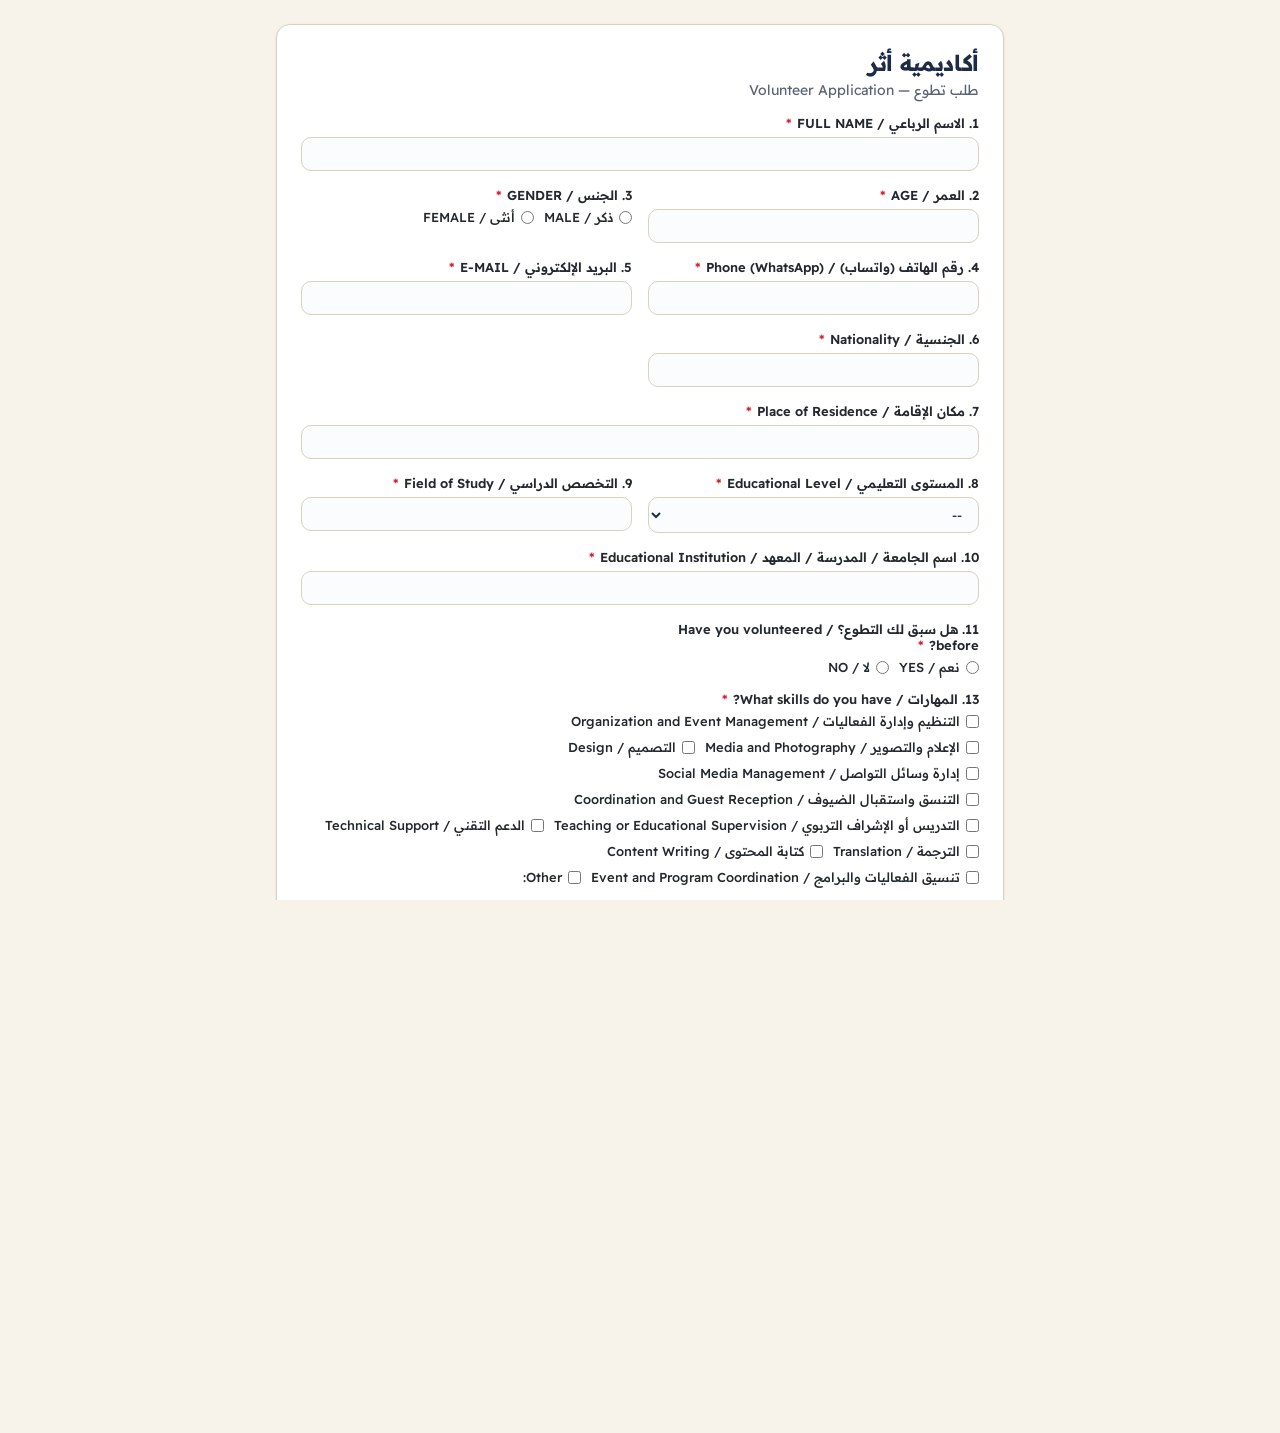
==== commit 42c64cd4: "Apply Athar Academy brand identity: tokens, fonts, logo" ====
--- a/apply.html
+++ b/apply.html
@@ -7,7 +7,7 @@
   <link rel="icon" type="image/svg+xml" href="assets/logo.svg">
   <link rel="preconnect" href="https://fonts.googleapis.com">
   <link rel="preconnect" href="https://fonts.gstatic.com" crossorigin>
-  <link href="https://fonts.googleapis.com/css2?family=Cairo:wght@400;500;600;700;800&family=Inter:wght@400;500;600;700;800&display=swap" rel="stylesheet">
+  <link href="https://fonts.googleapis.com/css2?family=Alexandria:wght@400;500;600;700;800&family=Cairo:wght@400;500;600;700;800&family=Inter:wght@400;500;600;700;800&family=Marcellus&family=Readex+Pro:wght@400;500;600;700&display=swap" rel="stylesheet">
   <link rel="stylesheet" href="css/style.css">
   <link rel="stylesheet" href="css/rtl.css">
   <style>
--- a/css/style.css
+++ b/css/style.css
@@ -4,13 +4,18 @@
    ========================================================================== */
 
 :root {
-  /* Color Palette — refined modern indigo */
-  --primary: #4F46E5;
-  --primary-hover: #4338CA;
-  --primary-active: #3730A3;
-  --primary-light: #EEF2FF;
-  --primary-subtle: rgba(79, 70, 229, 0.12);
-  --primary-border: #C7D2FE;
+  /* Brand palette — Athar Academy */
+  --primary: #1D2B46;
+  --primary-hover: #2D5490;
+  --primary-active: #14233F;
+  --primary-light: #E9DDB4;
+  --primary-subtle: rgba(29, 43, 70, 0.10);
+  --primary-border: #2D5490;
+
+  --accent: #C29E1A;
+  --accent-hover: #7E640A;
+  --accent-light: #F7F3EA;
+  --accent-subtle: rgba(194, 158, 26, 0.12);
 
   --event-color: #8A3FFC;
   --event-bg: #F1E8FF;
@@ -22,12 +27,12 @@
   --success-border: #87D79C;
   --success-strong: #065F46;
 
-  --warning: #D29922;
-  --warning-hover: #B57F18;
-  --warning-light: #FFF8E6;
-  --warning-subtle: rgba(210, 153, 34, 0.12);
-  --warning-border: #F3CE79;
-  --warning-strong: #92400E;
+  --warning: #C29E1A;
+  --warning-hover: #7E640A;
+  --warning-light: #F7F3EA;
+  --warning-subtle: rgba(194, 158, 26, 0.12);
+  --warning-border: #E9DDB4;
+  --warning-strong: #7E640A;
 
   --danger: #CF222E;
   --danger-hover: #A41923;
@@ -35,39 +40,34 @@
   --danger-subtle: rgba(207, 34, 46, 0.12);
   --danger-border: #FF8E8A;
 
-  --info: #0969DA;
-  --info-light: #DDF4FF;
-
-  /* Neutrals */
-  --neutral-900: #1F2328;
+  --info: #2D5490;
+  --info-light: #E9DDB4;
+
+  --neutral-900: #1D2B46;
   --neutral-800: #24292F;
   --neutral-700: #32383F;
   --neutral-600: #57606A;
-  --neutral-500: #6E7781;
+  --neutral-500: #5B6475;
   --neutral-400: #8C959F;
-  --neutral-300: #D0D7DE;
-  --neutral-200: #E7ECF0;
-  --neutral-100: #F6F8FA;
+  --neutral-300: #D9D2BD;
+  --neutral-200: #E9DDB4;
+  --neutral-100: #F7F3EA;
   --neutral-50: #FBFCFD;
   --white: #FFFFFF;
   --surface: #FFFFFF;
-  --app-bg: #F1F5F9;
-
-  color-scheme: light;
-
-  /* Shadows */
-  --shadow-xs: 0 1px 2px rgba(15, 23, 42, 0.04);
-  --shadow-sm: 0 1px 3px rgba(15, 23, 42, 0.06), 0 1px 2px rgba(15, 23, 42, 0.04);
-  --shadow-md: 0 4px 16px rgba(15, 23, 42, 0.08), 0 2px 4px rgba(15, 23, 42, 0.04);
-  --shadow-lg: 0 12px 32px rgba(15, 23, 42, 0.12), 0 4px 8px rgba(15, 23, 42, 0.06);
-  --shadow-xl: 0 24px 48px rgba(15, 23, 42, 0.18);
-
-  /* Typography */
-  --font-en: "Inter", -apple-system, BlinkMacSystemFont, "Segoe UI", Roboto, sans-serif;
-  --font-ar: "Cairo", "IBM Plex Sans Arabic", "Tajawal", -apple-system, sans-serif;
+  --app-bg: #F7F3EA;
+
+  --shadow-xs: 0 1px 2px rgba(29, 43, 70, 0.06);
+  --shadow-sm: 0 1px 3px rgba(29, 43, 70, 0.08), 0 1px 2px rgba(29, 43, 70, 0.05);
+  --shadow-md: 0 4px 16px rgba(29, 43, 70, 0.10), 0 2px 4px rgba(29, 43, 70, 0.05);
+  --shadow-lg: 0 12px 32px rgba(29, 43, 70, 0.14), 0 4px 8px rgba(29, 43, 70, 0.08);
+  --shadow-xl: 0 24px 48px rgba(29, 43, 70, 0.20);
+
+  --font-en: "Alexandria", "Inter", -apple-system, BlinkMacSystemFont, "Segoe UI", Roboto, sans-serif;
+  --font-ar: "Readex Pro", "Cairo", "IBM Plex Sans Arabic", "Tajawal", -apple-system, sans-serif;
+  --font-display: "Marcellus", "Alexandria", serif;
   --font-mono: ui-monospace, SFMono-Regular, "SF Mono", Menlo, Consolas, monospace;
 
-  /* Structural */
   --radius-sm: 8px;
   --radius-md: 10px;
   --radius-lg: 14px;
@@ -90,12 +90,17 @@
 [data-theme="dark"] {
   color-scheme: dark;
 
-  --primary: #818CF8;
-  --primary-hover: #A5B4FC;
-  --primary-active: #C7D2FE;
-  --primary-light: #1E1B4B;
-  --primary-subtle: rgba(129, 140, 248, 0.18);
-  --primary-border: #3730A3;
+  --primary: #E9DDB4;
+  --primary-hover: #F7F3EA;
+  --primary-active: #FFFFFF;
+  --primary-light: #2D5490;
+  --primary-subtle: rgba(233, 221, 180, 0.18);
+  --primary-border: #5B6475;
+
+  --accent: #C29E1A;
+  --accent-hover: #E9DDB4;
+  --accent-light: #14233F;
+  --accent-subtle: rgba(194, 158, 26, 0.16);
 
   --event-color: #B388FF;
   --event-bg: #2A1F45;
@@ -123,19 +128,18 @@
   --info: #58A6FF;
   --info-light: #0C2D48;
 
-  /* Neutrals are inverted so light-theme usage keeps working */
-  --neutral-900: #E6EDF3;
-  --neutral-800: #CDD5DD;
-  --neutral-700: #B1BAC4;
-  --neutral-600: #8B949E;
-  --neutral-500: #7D8590;
+  --neutral-900: #F7F3EA;
+  --neutral-800: #E9DDB4;
+  --neutral-700: #D9D2BD;
+  --neutral-600: #B1BAC4;
+  --neutral-500: #8B949E;
   --neutral-400: #6E7681;
   --neutral-300: #30363D;
-  --neutral-200: #2D333B;
+  --neutral-200: #2D5490;
   --neutral-100: #21262D;
   --neutral-50: #1C2128;
-  --white: #FFFFFF;        /* stays literal white: used as text on colored fills */
-  --surface: #161B22;      /* raised surfaces: cards, topbar, sidebar, modals */
+  --white: #FFFFFF;
+  --surface: #161B22;
   --app-bg: #0D1117;
 
   --shadow-xs: 0 1px 2px rgba(1, 4, 9, 0.35);
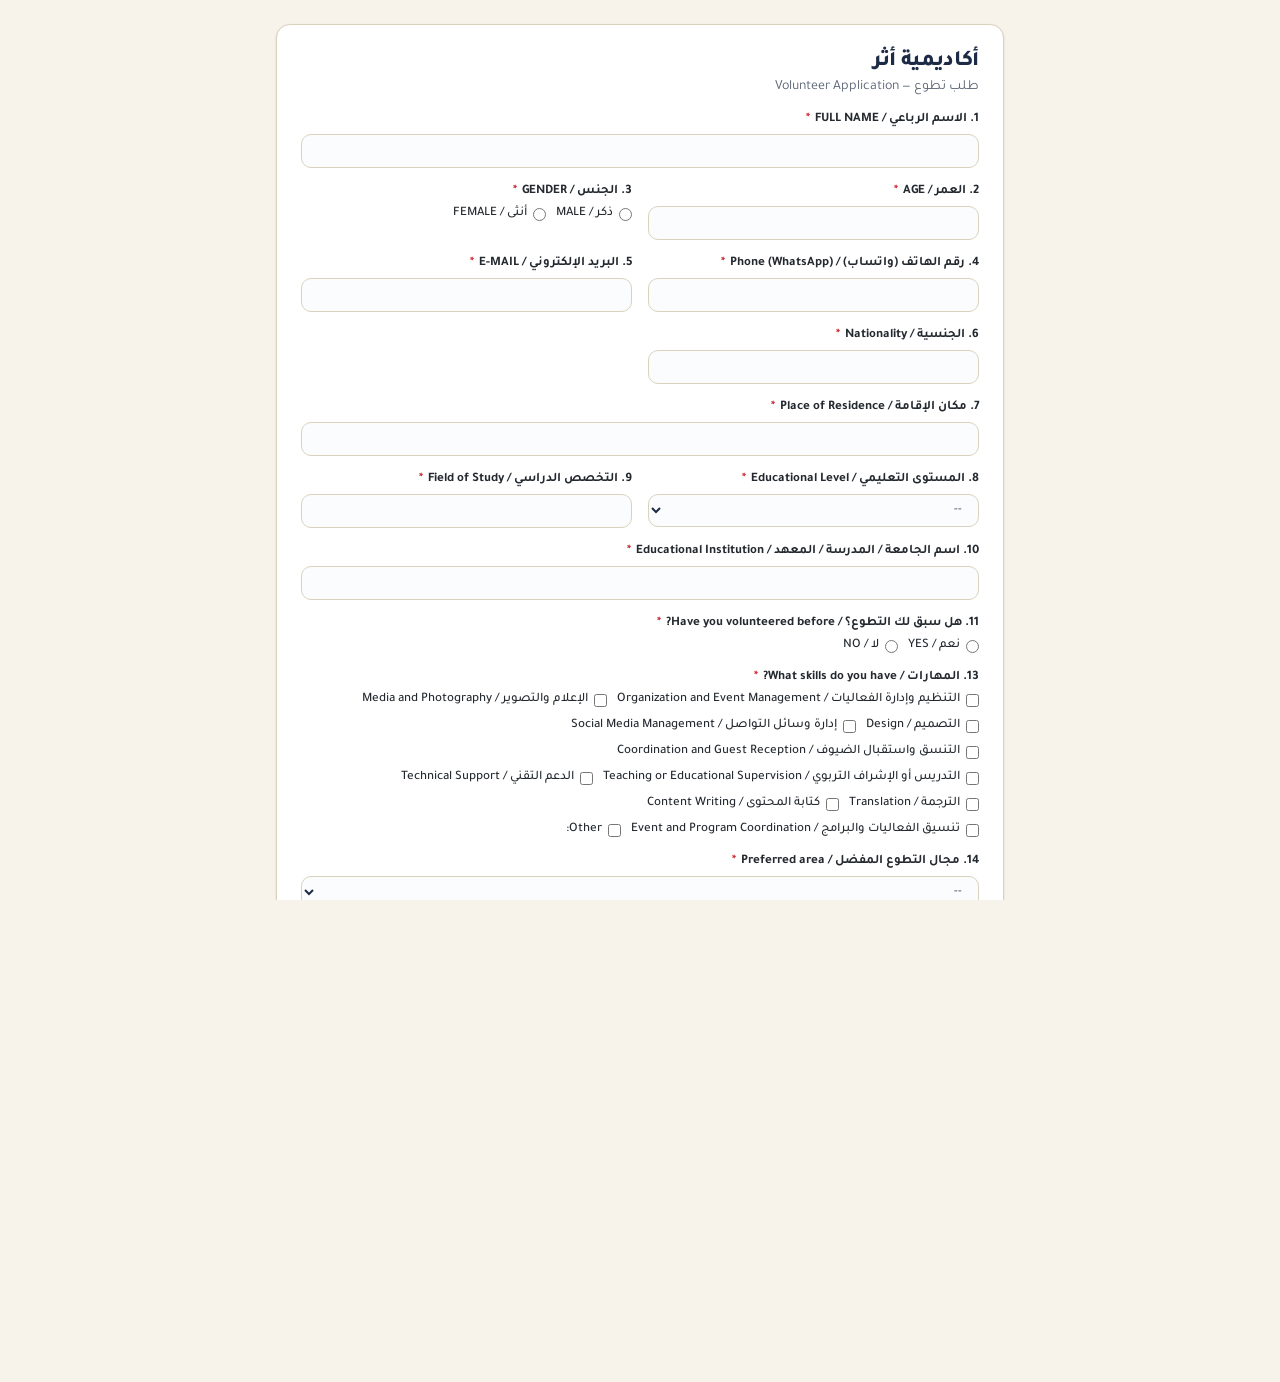
==== commit 8ee75724: "Apply Athar Academy visual identity (theme only, no feature changes) - New login screen in the Athar" ====
--- a/apply.html
+++ b/apply.html
@@ -10,6 +10,7 @@
   <link href="https://fonts.googleapis.com/css2?family=Alexandria:wght@400;500;600;700;800&family=Cairo:wght@400;500;600;700;800&family=Inter:wght@400;500;600;700;800&family=Marcellus&family=Readex+Pro:wght@400;500;600;700&display=swap" rel="stylesheet">
   <link rel="stylesheet" href="css/style.css">
   <link rel="stylesheet" href="css/rtl.css">
+  <link rel="stylesheet" href="css/theme.css">
   <style>
     body { background: var(--app-bg); font-family: var(--font-ar); }
     .apply-shell { max-width: 760px; margin: 0 auto; padding: 24px 16px 60px; }
--- a/css/style.css
+++ b/css/style.css
@@ -242,6 +242,25 @@
   width: 38px;
   height: 38px;
   object-fit: contain;
+}
+
+/* Horizontal wordmark logo (replaces mark + text) */
+.brand-logo-horizontal {
+  height: 32px;
+  width: auto;
+  object-fit: contain;
+  display: block;
+}
+
+/* Dark-mode logo swap: navy wordmark is invisible on dark, use white variant */
+.logo-dark { display: none; }
+[data-theme="dark"] .logo-light { display: none; }
+[data-theme="dark"] .logo-dark { display: block; }
+
+/* Dark mode: primary buttons use light-gold fill with dark text for contrast */
+[data-theme="dark"] .btn-primary,
+[data-theme="dark"] .btn-primary:hover:not(:disabled) {
+  color: var(--neutral-900);
 }
 
 .brand-text {
@@ -2210,186 +2229,7 @@
   }
 }
 
-/* ==========================================================================
-   Login Screen (Task A1)
-   ========================================================================== */
-.login-screen {
-  position: fixed;
-  inset: 0;
-  z-index: 5000;
-  display: flex;
-  align-items: center;
-  justify-content: center;
-  padding: 24px;
-  background: linear-gradient(135deg, #EBF3FF 0%, #F6F8FA 50%, #E8F8ED 100%);
-  animation: fadeIn 0.25s ease-out;
-}
-
-.login-screen::before {
-  content: "";
-  position: absolute;
-  inset: 0;
-  background-image:
-    radial-gradient(circle at 15% 20%, rgba(31, 111, 235, 0.08) 0%, transparent 40%),
-    radial-gradient(circle at 85% 80%, rgba(45, 164, 78, 0.08) 0%, transparent 40%);
-  pointer-events: none;
-}
-
-.login-card {
-  position: relative;
-  width: 100%;
-  max-width: 440px;
-  background: var(--surface);
-  border: 1px solid var(--neutral-300);
-  border-radius: var(--radius-xl);
-  padding: 40px 36px 28px;
-  box-shadow: var(--shadow-xl);
-  animation: popIn 0.3s cubic-bezier(0.16, 1, 0.3, 1);
-}
-
-.login-header {
-  text-align: center;
-  margin-bottom: 28px;
-}
-
-.login-logo {
-  width: 64px;
-  height: 64px;
-  margin-bottom: 12px;
-}
-
-.login-title {
-  font-size: 26px;
-  font-weight: 800;
-  color: var(--neutral-900);
-  margin-bottom: 4px;
-  letter-spacing: 0.5px;
-}
-
-.login-subtitle {
-  font-size: 13px;
-  color: var(--neutral-500);
-}
-
-.login-form {
-  display: flex;
-  flex-direction: column;
-  gap: 16px;
-}
-
-.login-field {
-  display: flex;
-  flex-direction: column;
-  gap: 6px;
-}
-
-.login-field label {
-  font-size: 13px;
-  font-weight: 600;
-  color: var(--neutral-800);
-}
-
-.login-field input {
-  width: 100%;
-  padding: 11px 14px;
-  font-size: 14px;
-  border: 1px solid var(--neutral-300);
-  border-radius: var(--radius-md);
-  background: var(--neutral-50);
-  transition: all var(--transition-speed) var(--ease-spring);
-  font-family: inherit;
-}
-
-.login-field input:focus {
-  outline: none;
-  background: var(--surface);
-  border-color: var(--primary);
-  box-shadow: 0 0 0 3px var(--primary-subtle);
-}
-
-.password-wrapper {
-  position: relative;
-}
-
-.password-wrapper input {
-  padding-inline-end: 44px;
-}
-
-.password-toggle {
-  position: absolute;
-  top: 50%;
-  inset-inline-end: 8px;
-  transform: translateY(-50%);
-  width: 32px;
-  height: 32px;
-  display: flex;
-  align-items: center;
-  justify-content: center;
-  border-radius: var(--radius-sm);
-  color: var(--neutral-500);
-  font-size: 15px;
-  transition: background var(--transition-speed);
-}
-
-.password-toggle:hover {
-  background: var(--neutral-200);
-  color: var(--neutral-900);
-}
-
-.login-row {
-  display: flex;
-  align-items: center;
-  justify-content: space-between;
-  font-size: 13px;
-}
-
-.login-remember {
-  display: flex;
-  align-items: center;
-  gap: 8px;
-  color: var(--neutral-600);
-  cursor: pointer;
-  user-select: none;
-}
-
-.login-remember input {
-  width: 15px;
-  height: 15px;
-  accent-color: var(--primary);
-  cursor: pointer;
-}
-
-.login-error {
-  padding: 10px 14px;
-  background: var(--danger-light);
-  border: 1px solid var(--danger-border);
-  border-radius: var(--radius-md);
-  color: var(--danger);
-  font-size: 13px;
-  font-weight: 500;
-  display: flex;
-  align-items: center;
-  gap: 8px;
-  animation: slideDown 0.2s ease-out;
-}
-
-.login-submit {
-  width: 100%;
-  margin-top: 4px;
-}
-
-.login-submit:disabled {
-  opacity: 0.6;
-  cursor: not-allowed;
-}
-
-.login-footer {
-  margin-top: 20px;
-  padding-top: 16px;
-  border-top: 1px solid var(--neutral-200);
-  display: flex;
-  justify-content: center;
-}
+/* Login screen styles live in css/login.css */
 
 /* Hide app shell when login is shown */
 body.is-logged-out .top-bar,
@@ -3148,19 +2988,6 @@
   flex-shrink: 0;
 }
 
-/* ---------- Login screen: application link ---------- */
-.login-apply-link {
-  display: inline-block;
-  margin-top: 12px;
-  color: var(--primary);
-  font-size: 13px;
-  font-weight: 700;
-  text-decoration: none;
-  transition: opacity 0.15s var(--ease-spring);
-}
-
-.login-apply-link:hover { opacity: 0.75; text-decoration: underline; }
-
 /* ---------- WhatsApp reminder: sent state ---------- */
 .btn-whatsapp.is-sent {
   background: var(--success, #059669) !important;
@@ -3246,16 +3073,6 @@
 }
 
 [data-theme="dark"] .card.is-loading::after { background: rgba(13, 17, 23, 0.55); }
-
-[data-theme="dark"] .login-screen {
-  background: linear-gradient(135deg, #0D1117 0%, #121A24 50%, #0D1512 100%);
-}
-
-[data-theme="dark"] .login-screen::before {
-  background-image:
-    radial-gradient(circle at 15% 20%, rgba(68, 147, 248, 0.14) 0%, transparent 40%),
-    radial-gradient(circle at 85% 80%, rgba(63, 185, 80, 0.12) 0%, transparent 40%);
-}
 
 [data-theme="dark"] .pw-warning-banner {
   background: #2B2413;
@@ -3619,7 +3436,6 @@
     justify-content: center;
   }
 
-  .login-footer { flex-wrap: wrap; gap: 8px; }
 }
 
 @media (max-width: 620px) {
@@ -4567,49 +4383,6 @@
 @media (max-width: 900px) {
   .cert-pos-controls { grid-template-columns: repeat(2, minmax(0, 1fr)); }
 }
-/* ===== Login hero (split-screen) ===== */
-.login-screen { display: flex; min-height: 100vh; }
-.login-hero {
-  flex: 1 1 55%;
-  position: relative;
-  display: flex;
-  align-items: center;
-  justify-content: center;
-  padding: 48px 32px;
-  background: linear-gradient(135deg, var(--primary) 0%, var(--primary-dark, #1e40af) 60%, #0f172a 100%);
-  color: #fff;
-  overflow: hidden;
-}
-.login-hero::before {
-  content: "";
-  position: absolute;
-  inset: 0;
-  background: radial-gradient(circle at 20% 30%, rgba(255,255,255,0.12) 0%, transparent 50%),
-              radial-gradient(circle at 80% 70%, rgba(255,255,255,0.08) 0%, transparent 50%);
-  pointer-events: none;
-}
-.login-hero-inner { position: relative; z-index: 1; max-width: 480px; text-align: center; }
-.login-hero-logo { width: 88px; height: 88px; margin-bottom: 16px; filter: drop-shadow(0 8px 24px rgba(0,0,0,0.3)); }
-.login-hero-title { font-size: 48px; font-weight: 800; margin: 0 0 4px; letter-spacing: -0.02em; }
-.login-hero-tagline { font-size: 16px; opacity: 0.85; margin: 0 0 16px; font-weight: 600; }
-.login-hero-lead { font-size: 15px; line-height: 1.7; opacity: 0.9; margin: 0 0 32px; }
-.login-hero-stats { display: flex; justify-content: center; gap: 32px; margin-bottom: 32px; }
-.login-hero-stat { display: flex; flex-direction: column; align-items: center; }
-.login-hero-stat-value { font-size: 32px; font-weight: 800; line-height: 1; font-variant-numeric: tabular-nums; }
-.login-hero-stat-label { font-size: 12px; opacity: 0.75; margin-top: 6px; text-transform: uppercase; letter-spacing: 0.05em; }
-.login-hero-cta { box-shadow: 0 8px 24px rgba(0,0,0,0.25); }
-.login-hero-verify { margin-top: 16px; font-size: 13px; opacity: 0.8; }
-.login-hero-verify a { color: #fff; text-decoration: underline; }
-.login-card { flex: 0 0 420px; max-width: 460px; margin: auto; }
-@media (max-width: 900px) {
-  .login-screen { flex-direction: column; }
-  .login-hero { flex: 0 0 auto; padding: 32px 24px; }
-  .login-hero-title { font-size: 36px; }
-  .login-hero-stats { gap: 20px; }
-  .login-hero-stat-value { font-size: 24px; }
-  .login-card { flex: 1 1 auto; max-width: 100%; padding: 24px; }
-}
-
 /* ===== Spotlight command palette ===== */
 .spotlight-backdrop {
   position: fixed; inset: 0; z-index: 9998;
--- a/css/theme.css
+++ b/css/theme.css
@@ -0,0 +1,216 @@
+/* ==========================================================================
+   Athar Academy theme layer — دليل الهوية البصرية ١٤٤٨هـ
+   Visual-only overrides on top of style.css: font, colours, surfaces.
+   No layout or behaviour changes live here.
+   ========================================================================== */
+
+/* Tajawal (SIL OFL) — self-hosted in assets/fonts/tajawal */
+@font-face {
+  font-family: "Tajawal";
+  font-style: normal;
+  font-weight: 400;
+  font-display: swap;
+  src: url("../assets/fonts/tajawal/tajawal-arabic-400-normal.woff2") format("woff2");
+  unicode-range: U+0600-06FF,U+0750-077F,U+0870-088E,U+0890-0891,U+0897-08E1,U+08E3-08FF,U+200C-200E,U+2010-2011,U+204F,U+2E41,U+FB50-FDFF,U+FE70-FE74,U+FE76-FEFC;
+}
+@font-face {
+  font-family: "Tajawal";
+  font-style: normal;
+  font-weight: 400;
+  font-display: swap;
+  src: url("../assets/fonts/tajawal/tajawal-latin-400-normal.woff2") format("woff2");
+  unicode-range: U+0000-00FF,U+0131,U+0152-0153,U+02BB-02BC,U+02C6,U+02DA,U+02DC,U+0304,U+0308,U+0329,U+2000-206F,U+20AC,U+2122,U+2191,U+2193,U+2212,U+2215,U+FEFF,U+FFFD;
+}
+@font-face {
+  font-family: "Tajawal";
+  font-style: normal;
+  font-weight: 500;
+  font-display: swap;
+  src: url("../assets/fonts/tajawal/tajawal-arabic-500-normal.woff2") format("woff2");
+  unicode-range: U+0600-06FF,U+0750-077F,U+0870-088E,U+0890-0891,U+0897-08E1,U+08E3-08FF,U+200C-200E,U+2010-2011,U+204F,U+2E41,U+FB50-FDFF,U+FE70-FE74,U+FE76-FEFC;
+}
+@font-face {
+  font-family: "Tajawal";
+  font-style: normal;
+  font-weight: 500;
+  font-display: swap;
+  src: url("../assets/fonts/tajawal/tajawal-latin-500-normal.woff2") format("woff2");
+  unicode-range: U+0000-00FF,U+0131,U+0152-0153,U+02BB-02BC,U+02C6,U+02DA,U+02DC,U+0304,U+0308,U+0329,U+2000-206F,U+20AC,U+2122,U+2191,U+2193,U+2212,U+2215,U+FEFF,U+FFFD;
+}
+@font-face {
+  font-family: "Tajawal";
+  font-style: normal;
+  font-weight: 700;
+  font-display: swap;
+  src: url("../assets/fonts/tajawal/tajawal-arabic-700-normal.woff2") format("woff2");
+  unicode-range: U+0600-06FF,U+0750-077F,U+0870-088E,U+0890-0891,U+0897-08E1,U+08E3-08FF,U+200C-200E,U+2010-2011,U+204F,U+2E41,U+FB50-FDFF,U+FE70-FE74,U+FE76-FEFC;
+}
+@font-face {
+  font-family: "Tajawal";
+  font-style: normal;
+  font-weight: 700;
+  font-display: swap;
+  src: url("../assets/fonts/tajawal/tajawal-latin-700-normal.woff2") format("woff2");
+  unicode-range: U+0000-00FF,U+0131,U+0152-0153,U+02BB-02BC,U+02C6,U+02DA,U+02DC,U+0304,U+0308,U+0329,U+2000-206F,U+20AC,U+2122,U+2191,U+2193,U+2212,U+2215,U+FEFF,U+FFFD;
+}
+@font-face {
+  font-family: "Tajawal";
+  font-style: normal;
+  font-weight: 800;
+  font-display: swap;
+  src: url("../assets/fonts/tajawal/tajawal-arabic-800-normal.woff2") format("woff2");
+  unicode-range: U+0600-06FF,U+0750-077F,U+0870-088E,U+0890-0891,U+0897-08E1,U+08E3-08FF,U+200C-200E,U+2010-2011,U+204F,U+2E41,U+FB50-FDFF,U+FE70-FE74,U+FE76-FEFC;
+}
+@font-face {
+  font-family: "Tajawal";
+  font-style: normal;
+  font-weight: 800;
+  font-display: swap;
+  src: url("../assets/fonts/tajawal/tajawal-latin-800-normal.woff2") format("woff2");
+  unicode-range: U+0000-00FF,U+0131,U+0152-0153,U+02BB-02BC,U+02C6,U+02DA,U+02DC,U+0304,U+0308,U+0329,U+2000-206F,U+20AC,U+2122,U+2191,U+2193,U+2212,U+2215,U+FEFF,U+FFFD;
+}
+
+/* ---------- Tokens: font + brand-aligned accents (light) ---------- */
+:root {
+  --font-en: "Tajawal", -apple-system, BlinkMacSystemFont, "Segoe UI", Roboto, sans-serif;
+  --font-ar: "Tajawal", -apple-system, "Segoe UI", sans-serif;
+  --font-display: "Tajawal", sans-serif;
+
+  --event-color: #2D5490;
+  --event-bg: #E7EDF6;
+  --primary-dark: #14233F;
+
+  --brand-navy: #1D2B46;
+  --brand-night: #14233F;
+  --brand-royal: #2D5490;
+  --brand-gold: #C29E1A;
+  --brand-gold-text: #7E640A;
+  --brand-gold-light: #E9DDB4;
+  --brand-ivory: #F7F3EA;
+  --brand-gradient: linear-gradient(180deg, #2D5490 0%, #1D2B46 55%, #14233F 100%);
+  --brand-pattern: url("../assets/brand/geo-white.png");
+
+}
+
+/* ---------- Tokens: dark mode on the brand's deep navy ---------- */
+[data-theme="dark"] {
+  --event-color: #8FB0E3;
+  --event-bg: #1A2C4F;
+  --info: #8FB0E3;
+  --info-light: #1A2C4F;
+
+  --neutral-600: #B3BBCB;
+  --neutral-500: #8E98AB;
+  --neutral-400: #6F7A8F;
+  --neutral-300: #2C3B5A;
+  --neutral-200: #243556;
+  --neutral-100: #1A2A48;
+  --neutral-50: #13213A;
+  --surface: #16243F;
+  --app-bg: #101C33;
+
+  --shadow-xs: 0 1px 2px rgba(5, 10, 22, 0.35);
+  --shadow-sm: 0 1px 3px rgba(5, 10, 22, 0.45), 0 1px 2px rgba(5, 10, 22, 0.35);
+  --shadow-md: 0 4px 12px rgba(5, 10, 22, 0.5), 0 1px 3px rgba(5, 10, 22, 0.35);
+  --shadow-lg: 0 10px 24px rgba(5, 10, 22, 0.6), 0 3px 6px rgba(5, 10, 22, 0.4);
+  --shadow-xl: 0 20px 40px rgba(5, 10, 22, 0.7);
+}
+
+[data-theme="dark"] .skeleton-row {
+  background: linear-gradient(90deg, #1A2A48 25%, #22355A 50%, #1A2A48 75%);
+  background-size: 200% 100%;
+}
+[data-theme="dark"] .card:hover { border-color: #3A4C70; }
+[data-theme="dark"] .star-rating .star { color: #34466A; }
+
+/* ---------- Sidebar: navy panel with gold active state ---------- */
+.sidebar {
+  background: var(--brand-navy);
+  border-right-color: transparent;
+}
+[dir="rtl"] .sidebar { border-left-color: transparent; }
+[data-theme="dark"] .sidebar { background: var(--brand-night); border-color: #22355A; }
+
+.nav-group-title { color: rgba(233, 221, 180, 0.55); }
+
+.nav-item { color: rgba(247, 243, 234, 0.74); }
+.nav-item:hover {
+  background: rgba(255, 255, 255, 0.06);
+  color: #FFFFFF;
+}
+.nav-item.active,
+[data-theme="dark"] .nav-item.active {
+  background: rgba(194, 158, 26, 0.16);
+  color: #FFFFFF;
+  box-shadow: inset 3px 0 0 var(--brand-gold);
+}
+[dir="rtl"] .nav-item.active { box-shadow: inset -3px 0 0 var(--brand-gold); }
+.nav-item.active .nav-icon { color: var(--brand-gold); }
+
+.sidebar .nav-badge {
+  background: rgba(233, 221, 180, 0.14) !important;
+  color: var(--brand-gold-light) !important;
+  border: 0 !important;
+}
+.sidebar .nav-badge[style*="--warning"] {
+  background: var(--brand-gold) !important;
+  color: var(--brand-night) !important;
+}
+.sidebar-footer { border-top-color: rgba(233, 221, 180, 0.12); }
+.sidebar::-webkit-scrollbar-thumb { background: rgba(233, 221, 180, 0.18); }
+
+/* ---------- Dashboard hero: approved navy gradient + faint pattern ---------- */
+.dash-hero {
+  background: var(--brand-gradient);
+  color: #FFFFFF;
+  box-shadow: 0 10px 28px -14px rgba(20, 35, 63, 0.55);
+}
+.dash-hero::before {
+  background: var(--brand-pattern) left bottom / 900px auto no-repeat;
+  opacity: 0.06;
+}
+.dash-hero-chip {
+  background: rgba(255, 255, 255, 0.08);
+  border-color: rgba(233, 221, 180, 0.25);
+  color: #FFFFFF;
+}
+
+/* ---------- Volunteer portal hero ---------- */
+.portal-hero {
+  background: var(--brand-gradient);
+  box-shadow: 0 22px 44px -24px rgba(20, 35, 63, 0.7);
+}
+.portal-hero::before,
+.portal-hero::after { opacity: 0.35; }
+
+/* ---------- Off-brand accents brought onto the palette ---------- */
+.kpi-committees .kpi-icon-badge,
+[data-theme="dark"] .kpi-committees .kpi-icon-badge {
+  background: var(--accent-subtle);
+  color: var(--brand-gold-text);
+}
+[data-theme="dark"] .kpi-committees .kpi-icon-badge { color: var(--brand-gold); }
+
+.badge-purple {
+  background: var(--event-bg);
+  color: var(--event-color);
+}
+[data-theme="dark"] .badge-purple {
+  background: var(--event-bg);
+  color: var(--event-color);
+  border-color: #2C4A7A;
+}
+
+.profile-avatar-lg,
+.portal-head-avatar { background: linear-gradient(135deg, var(--brand-navy), var(--brand-royal)); }
+.profile-progress > span { background: var(--brand-gold); }
+
+.fab-main {
+  background: linear-gradient(135deg, var(--brand-navy) 0%, var(--brand-royal) 100%);
+  box-shadow: 0 10px 24px -8px rgba(20, 35, 63, 0.55);
+}
+[data-theme="dark"] .fab-main {
+  background: var(--brand-gold);
+  color: var(--brand-night);
+}
+.sidebar-footer .org-name-text { color: rgba(233, 221, 180, 0.55) !important; }
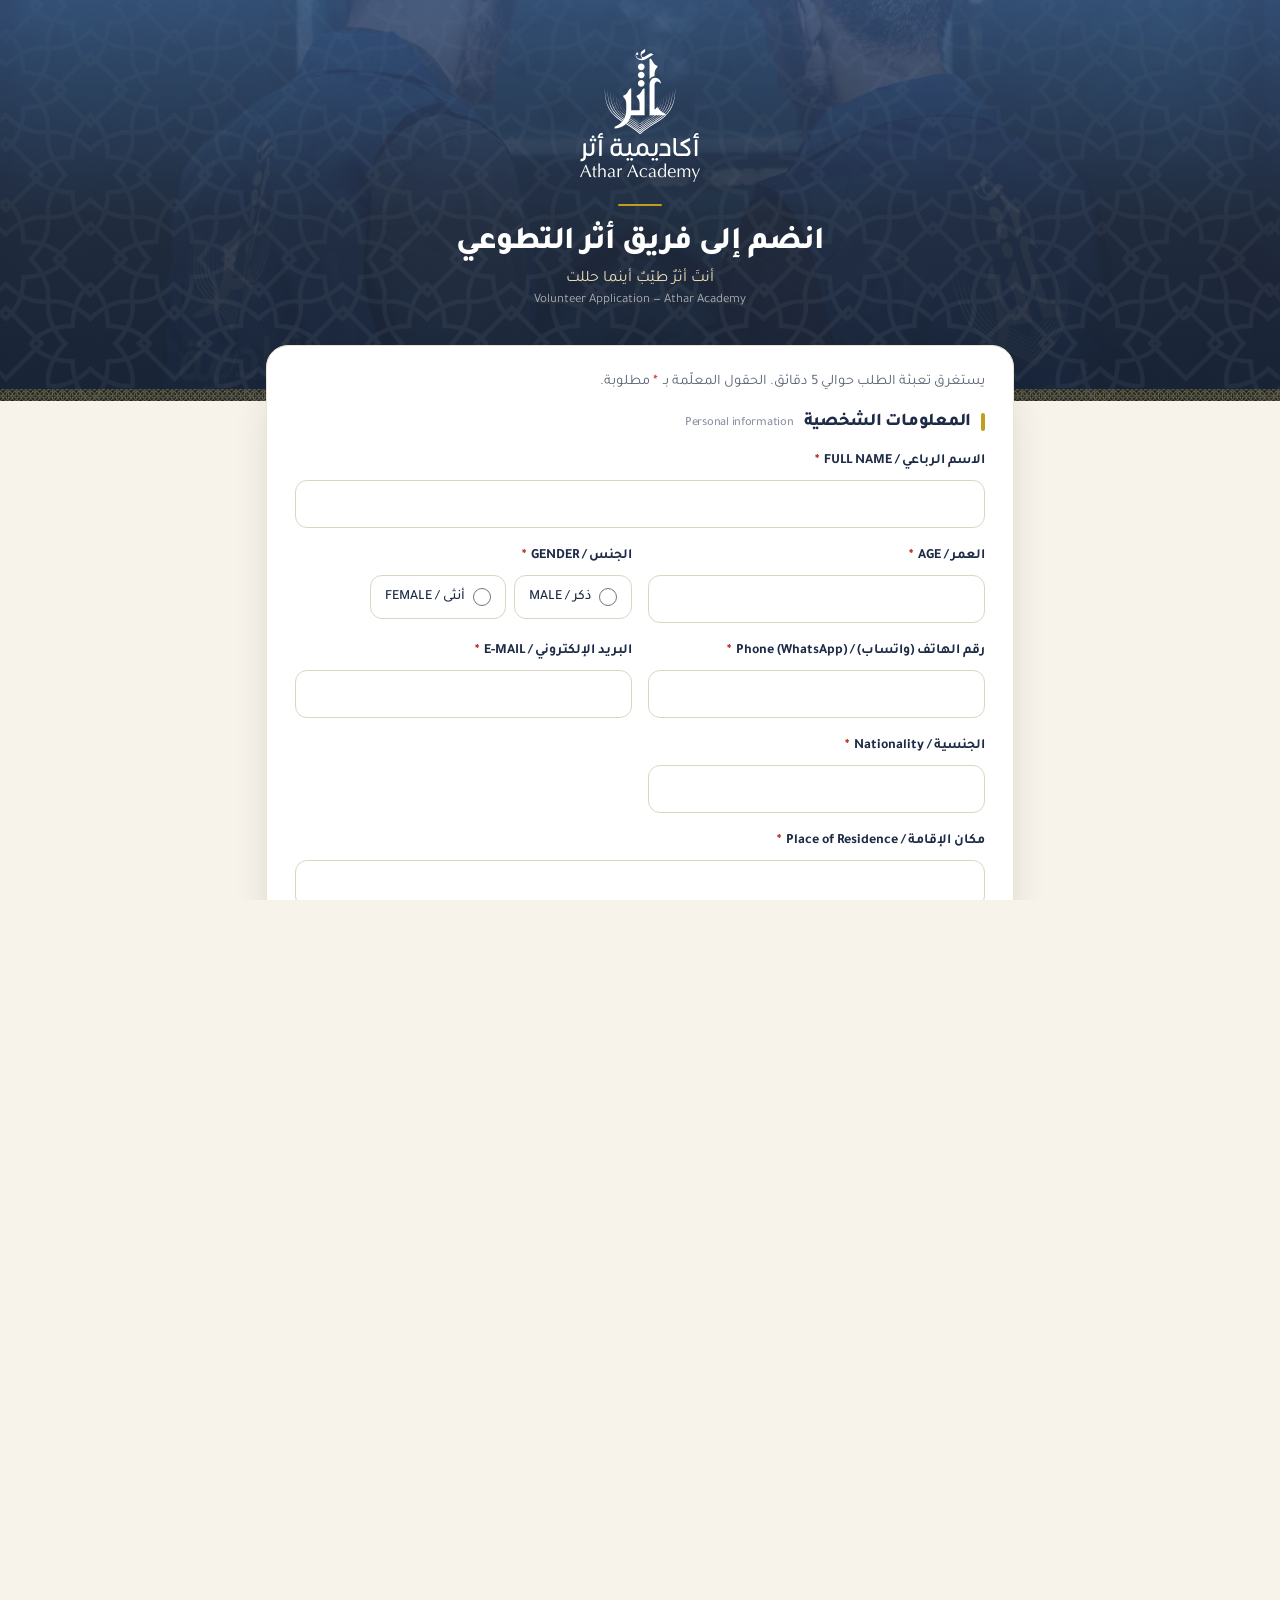
==== commit c063a025: "Fix audit findings, simplify the interface, add installable app and in-app QR check-in" ====
--- a/apply.html
+++ b/apply.html
@@ -2,41 +2,39 @@
 <html lang="ar" dir="rtl">
 <head>
   <meta charset="UTF-8">
-  <meta name="viewport" content="width=device-width, initial-scale=1.0">
+  <meta name="viewport" content="width=device-width, initial-scale=1.0, viewport-fit=cover">
   <title>أكاديمية أثر — طلب تطوع</title>
+  <link rel="manifest" href="manifest.webmanifest">
+  <meta name="theme-color" content="#1D2B46">
+  <meta name="mobile-web-app-capable" content="yes">
+  <meta name="apple-mobile-web-app-capable" content="yes">
+  <meta name="apple-mobile-web-app-status-bar-style" content="default">
+  <meta name="apple-mobile-web-app-title" content="أثر">
+  <link rel="apple-touch-icon" href="assets/icons/apple-touch-icon.png">
+  <link rel="icon" type="image/png" sizes="32x32" href="assets/icons/favicon-32.png">
   <link rel="icon" type="image/svg+xml" href="assets/logo.svg">
-  <link rel="preconnect" href="https://fonts.googleapis.com">
-  <link rel="preconnect" href="https://fonts.gstatic.com" crossorigin>
-  <link href="https://fonts.googleapis.com/css2?family=Alexandria:wght@400;500;600;700;800&family=Cairo:wght@400;500;600;700;800&family=Inter:wght@400;500;600;700;800&family=Marcellus&family=Readex+Pro:wght@400;500;600;700&display=swap" rel="stylesheet">
   <link rel="stylesheet" href="css/style.css">
   <link rel="stylesheet" href="css/rtl.css">
   <link rel="stylesheet" href="css/theme.css">
-  <style>
-    body { background: var(--app-bg); font-family: var(--font-ar); }
-    .apply-shell { max-width: 760px; margin: 0 auto; padding: 24px 16px 60px; }
-    .apply-card { background: var(--surface); border: 1px solid var(--neutral-300); border-radius: var(--radius-lg); padding: 24px; box-shadow: var(--shadow-sm); }
-    .form-grid { display: grid; grid-template-columns: 1fr 1fr; gap: 16px; }
-    .field { display: flex; flex-direction: column; gap: 6px; }
-    .field.full { grid-column: 1 / -1; }
-    .field label { font-size: 13px; font-weight: 600; color: var(--neutral-800); }
-    .req { color: var(--danger); margin-inline-start: 2px; }
-    .form-control { padding: 8px 12px; border: 1px solid var(--neutral-300); border-radius: var(--radius-md); background: var(--neutral-50); color: var(--neutral-900); font-size: 13px; width: 100%; }
-    .form-control:focus { outline: none; background: var(--surface); border-color: var(--primary); box-shadow: 0 0 0 3px var(--primary-subtle); }
-    .radio-group, .checkbox-group { display: flex; flex-wrap: wrap; gap: 10px; }
-    .radio-group label, .checkbox-group label { display: flex; align-items: center; gap: 6px; font-size: 13px; font-weight: 500; cursor: pointer; }
-    .submit-btn { width: 100%; padding: 12px; background: var(--primary); color: #fff; border: none; border-radius: var(--radius-md); font-size: 15px; font-weight: 700; cursor: pointer; }
-    .submit-btn:disabled { opacity: 0.6; cursor: not-allowed; }
-    .form-error { color: var(--danger); font-size: 13px; margin-top: 8px; }
-    .hp-field { position: absolute !important; width: 1px; height: 1px; overflow: hidden; opacity: 0; pointer-events: none; }
-    .consent-label { display: flex; gap: 8px; align-items: flex-start; font-size: 13px; color: var(--neutral-700); cursor: pointer; }
-    @media (max-width: 600px) { .form-grid { grid-template-columns: 1fr; } }
-  </style>
+  <link rel="stylesheet" href="css/apply.css">
+  <link rel="stylesheet" href="css/pwa.css">
 </head>
-<body>
-  <div class="apply-shell">
+<body class="apply-page">
+  <header class="apply-hero">
+    <div class="apply-hero-photo" aria-hidden="true"></div>
+    <div class="apply-hero-inner">
+      <a href="https://athar.my" target="_blank" rel="noopener" class="apply-logo-link"><img src="assets/brand/logo-vertical-white.svg" alt="أكاديمية أثر — Athar Academy" class="apply-logo"></a>
+      <span class="apply-divider" aria-hidden="true"></span>
+      <h1 class="apply-title">انضم إلى فريق أثر التطوعي</h1>
+      <p class="apply-sub">أنتَ أثرٌ طيّبٌ أينما حللت</p>
+      <p class="apply-en">Volunteer Application — Athar Academy</p>
+    </div>
+    <div class="apply-hero-strip" aria-hidden="true"></div>
+  </header>
+
+  <main class="apply-shell">
     <div class="apply-card">
-      <h1 style="font-size:22px; font-weight:800; margin-bottom:4px;">أكاديمية أثر</h1>
-      <p style="color:var(--neutral-500); margin-bottom:16px;">طلب تطوع — Volunteer Application</p>
+      <p class="apply-intro">يستغرق تعبئة الطلب حوالي 5 دقائق. الحقول المعلّمة بـ <span class="req">*</span> مطلوبة.</p>
       <form id="apply-form" class="form-grid" novalidate>
         <!-- Honeypot -->
         <div class="hp-field" aria-hidden="true">
@@ -44,70 +42,73 @@
           <input type="text" id="f-website" name="website" tabindex="-1" autocomplete="off">
         </div>
 
-        <div class="field full">
-          <label>1. الاسم الرباعي / FULL NAME <span class="req">*</span></label>
+        <h2 class="apply-section full"><span>المعلومات الشخصية</span><small>Personal information</small></h2>
+        <div class="field full">
+          <label>الاسم الرباعي / FULL NAME <span class="req">*</span></label>
           <input type="text" id="f-fullName" class="form-control" required>
         </div>
         <div class="field">
-          <label>2. العمر / AGE <span class="req">*</span></label>
+          <label>العمر / AGE <span class="req">*</span></label>
           <input type="number" id="f-age" class="form-control" min="10" max="100" required>
         </div>
         <div class="field">
-          <label>3. الجنس / GENDER <span class="req">*</span></label>
+          <label>الجنس / GENDER <span class="req">*</span></label>
           <div class="radio-group">
             <label><input type="radio" name="gender" value="male" required> ذكر / MALE</label>
             <label><input type="radio" name="gender" value="female"> أنثى / FEMALE</label>
           </div>
         </div>
         <div class="field">
-          <label>4. رقم الهاتف (واتساب) / Phone (WhatsApp) <span class="req">*</span></label>
+          <label>رقم الهاتف (واتساب) / Phone (WhatsApp) <span class="req">*</span></label>
           <input type="tel" id="f-phone" class="form-control" required>
         </div>
         <div class="field">
-          <label>5. البريد الإلكتروني / E-MAIL <span class="req">*</span></label>
+          <label>البريد الإلكتروني / E-MAIL <span class="req">*</span></label>
           <input type="email" id="f-email" class="form-control" required>
         </div>
         <div class="field">
-          <label>6. الجنسية / Nationality <span class="req">*</span></label>
+          <label>الجنسية / Nationality <span class="req">*</span></label>
           <input type="text" id="f-nationality" class="form-control" required>
         </div>
         <div class="field full">
-          <label>7. مكان الإقامة / Place of Residence <span class="req">*</span></label>
+          <label>مكان الإقامة / Place of Residence <span class="req">*</span></label>
           <input type="text" id="f-residence" class="form-control" required>
         </div>
-        <div class="field">
-          <label>8. المستوى التعليمي / Educational Level <span class="req">*</span></label>
+        <h2 class="apply-section full"><span>التعليم</span><small>Education</small></h2>
+        <div class="field">
+          <label>المستوى التعليمي / Educational Level <span class="req">*</span></label>
           <select id="f-eduLevel" class="form-control" required>
             <option value="">--</option>
             <option value="highschool">ثانوي / HIGHSCHOOL</option>
             <option value="diploma">دبلوم / DIPLOMA</option>
             <option value="bachelor">بكالوريوس / BACHELOR</option>
             <option value="master">ماجستير / MASTER</option>
-            <option value="other">Other:</option>
+            <option value="other">أخرى / Other</option>
           </select>
-          <input type="text" id="f-eduLevelOther" class="form-control" placeholder="Other..." style="margin-top:6px; display:none;">
-        </div>
-        <div class="field">
-          <label>9. التخصص الدراسي / Field of Study <span class="req">*</span></label>
+          <input type="text" id="f-eduLevelOther" class="form-control" placeholder="حدّد / Specify" style="margin-top:6px; display:none;">
+        </div>
+        <div class="field">
+          <label>التخصص الدراسي / Field of Study <span class="req">*</span></label>
           <input type="text" id="f-fieldOfStudy" class="form-control" required>
         </div>
         <div class="field full">
-          <label>10. اسم الجامعة / المدرسة / المعهد / Educational Institution <span class="req">*</span></label>
+          <label>اسم الجامعة / المدرسة / المعهد / Educational Institution <span class="req">*</span></label>
           <input type="text" id="f-institution" class="form-control" required>
         </div>
-        <div class="field">
-          <label>11. هل سبق لك التطوع؟ / Have you volunteered before? <span class="req">*</span></label>
+        <h2 class="apply-section full"><span>الخبرة والمهارات</span><small>Experience & skills</small></h2>
+        <div class="field">
+          <label>هل سبق لك التطوع؟ / Have you volunteered before? <span class="req">*</span></label>
           <div class="radio-group">
             <label><input type="radio" name="volBefore" value="yes" required> نعم / YES</label>
             <label><input type="radio" name="volBefore" value="no"> لا / NO</label>
           </div>
         </div>
         <div class="field full" id="volOrgsWrap" style="display:none;">
-          <label>12. الجهات/البرامج (إذا نعم) / Organizations (IF YES)</label>
+          <label>الجهات/البرامج (إذا نعم) / Organizations (IF YES)</label>
           <textarea id="f-volOrgs" class="form-control" rows="2"></textarea>
         </div>
         <div class="field full">
-          <label>13. المهارات / What skills do you have? <span class="req">*</span></label>
+          <label>المهارات / What skills do you have? <span class="req">*</span></label>
           <div class="checkbox-group">
             <label><input type="checkbox" value="org"> التنظيم وإدارة الفعاليات / Organization and Event Management</label>
             <label><input type="checkbox" value="media"> الإعلام والتصوير / Media and Photography</label>
@@ -119,12 +120,12 @@
             <label><input type="checkbox" value="translation"> الترجمة / Translation</label>
             <label><input type="checkbox" value="content"> كتابة المحتوى / Content Writing</label>
             <label><input type="checkbox" value="eventcoord"> تنسيق الفعاليات والبرامج / Event and Program Coordination</label>
-            <label><input type="checkbox" value="other"> Other:</label>
-          </div>
-          <input type="text" id="f-skillsOther" class="form-control" placeholder="Other..." style="margin-top:6px; display:none;">
-        </div>
-        <div class="field full">
-          <label>14. مجال التطوع المفضل / Preferred area <span class="req">*</span></label>
+            <label><input type="checkbox" value="other"> أخرى / Other</label>
+          </div>
+          <input type="text" id="f-skillsOther" class="form-control" placeholder="حدّد / Specify" style="margin-top:6px; display:none;">
+        </div>
+        <div class="field full">
+          <label>مجال التطوع المفضل / Preferred area <span class="req">*</span></label>
           <select id="f-preferredArea" class="form-control" required>
             <option value="">--</option>
             <option value="events">تنظيم الفعاليات والبرامج / Event and Program Organization</option>
@@ -136,46 +137,48 @@
             <option value="hospitality">الضيافة والخدمات اللوجستية / Hospitality and Logistics</option>
             <option value="pr">العلاقات العامة / Public Relations</option>
             <option value="any">أي مجال حسب الحاجة / Any Area as Needed</option>
-            <option value="other">Other:</option>
+            <option value="other">أخرى / Other</option>
           </select>
-          <input type="text" id="f-preferredAreaOther" class="form-control" placeholder="Other..." style="margin-top:6px; display:none;">
-        </div>
-        <div class="field">
-          <label>15. الالتزام بفترة الإعداد؟ / Commit to preparation period? <span class="req">*</span></label>
+          <input type="text" id="f-preferredAreaOther" class="form-control" placeholder="حدّد / Specify" style="margin-top:6px; display:none;">
+        </div>
+        <h2 class="apply-section full"><span>الالتزام والتوفر</span><small>Commitment</small></h2>
+        <div class="field">
+          <label>الالتزام بفترة الإعداد؟ / Commit to preparation period? <span class="req">*</span></label>
           <div class="radio-group">
             <label><input type="radio" name="commitPrep" value="yes" required> نعم / YES</label>
             <label><input type="radio" name="commitPrep" value="no"> لا / NO</label>
-            <label><input type="radio" name="commitPrep" value="other"> Other:</label>
-          </div>
-          <input type="text" id="f-commitPrepOther" class="form-control" placeholder="Other..." style="margin-top:6px; display:none;">
-        </div>
-        <div class="field">
-          <label>16. قيود/التزامات تؤثر على الحضور؟ / Restrictions affecting attendance? <span class="req">*</span></label>
+            <label><input type="radio" name="commitPrep" value="other"> أخرى / Other</label>
+          </div>
+          <input type="text" id="f-commitPrepOther" class="form-control" placeholder="حدّد / Specify" style="margin-top:6px; display:none;">
+        </div>
+        <div class="field">
+          <label>قيود/التزامات تؤثر على الحضور؟ / Restrictions affecting attendance? <span class="req">*</span></label>
           <div class="radio-group">
             <label><input type="radio" name="restrictions" value="yes" required> نعم / YES</label>
             <label><input type="radio" name="restrictions" value="no"> لا / NO</label>
-            <label><input type="radio" name="restrictions" value="other"> Other:</label>
-          </div>
-          <textarea id="f-restrictionsDetail" class="form-control" rows="2" placeholder="Details..." style="margin-top:6px; display:none;"></textarea>
-        </div>
-        <div class="field">
-          <label>17. وسيلة مواصلات؟ / Do you have transportation? <span class="req">*</span></label>
+            <label><input type="radio" name="restrictions" value="other"> أخرى / Other</label>
+          </div>
+          <textarea id="f-restrictionsDetail" class="form-control" rows="2" placeholder="التفاصيل / Details" style="margin-top:6px; display:none;"></textarea>
+        </div>
+        <div class="field">
+          <label>وسيلة مواصلات؟ / Do you have transportation? <span class="req">*</span></label>
           <div class="radio-group">
             <label><input type="radio" name="transport" value="yes" required> نعم / YES</label>
             <label><input type="radio" name="transport" value="no"> لا / NO</label>
-            <label><input type="radio" name="transport" value="other"> Other:</label>
-          </div>
-          <input type="text" id="f-transportOther" class="form-control" placeholder="Other..." style="margin-top:6px; display:none;">
-        </div>
-        <div class="field full">
-          <label>18. اقتراحات أو ملاحظات / Any suggestions or comments? <span class="req">*</span></label>
+            <label><input type="radio" name="transport" value="other"> أخرى / Other</label>
+          </div>
+          <input type="text" id="f-transportOther" class="form-control" placeholder="حدّد / Specify" style="margin-top:6px; display:none;">
+        </div>
+        <div class="field full">
+          <label>اقتراحات أو ملاحظات / Any suggestions or comments? <span class="req">*</span></label>
           <textarea id="f-suggestions" class="form-control" rows="3" required></textarea>
         </div>
-        <div class="field full">
-          <label>19. إقرار / Pledge <span class="req">*</span></label>
+        <h2 class="apply-section full"><span>الإقرار</span><small>Pledge</small></h2>
+        <div class="field full">
+          <label>إقرار / Pledge <span class="req">*</span></label>
           <div class="radio-group">
             <label><input type="radio" name="pledge" value="agree" required> أوافق / I Agree</label>
-            <label><input type="radio" name="pledge" value="other"> Other:</label>
+            <label><input type="radio" name="pledge" value="other"> أخرى / Other</label>
           </div>
         </div>
         <div class="field full">
@@ -190,8 +193,10 @@
         </div>
       </form>
     </div>
-  </div>
+    <p class="apply-foot"><a href="index.html">لديك حساب؟ تسجيل الدخول</a> <span aria-hidden="true">·</span> <a href="https://athar.my" target="_blank" rel="noopener" dir="ltr">athar.my</a></p>
+  </main>
   <script src="js/apply.js"></script>
+  <script src="js/pwa.js"></script>
   <script>
     // Toggle "Other:" free-text inputs
     function toggleOther(radioName, inputId, showWhen) {
--- a/css/apply.css
+++ b/css/apply.css
@@ -0,0 +1,213 @@
+/* ==========================================================================
+   Volunteer application page — Athar Academy identity
+   ========================================================================== */
+
+body.apply-page {
+  margin: 0;
+  background: #F7F3EA;
+  font-family: var(--font-ar);
+  color: #1D2B46;
+}
+
+/* ---------- Brand header ---------- */
+.apply-hero {
+  position: relative;
+  isolation: isolate;
+  overflow: hidden;
+  padding: 48px 20px 92px;
+  text-align: center;
+  color: #FFFFFF;
+  background: #14233F;
+}
+.apply-hero-photo {
+  position: absolute;
+  inset: 0;
+  z-index: -2;
+  background: url("../assets/brand/login-photo.jpg") 50% 40% / cover no-repeat;
+  filter: grayscale(30%);
+}
+.apply-hero-photo::after {
+  content: "";
+  position: absolute;
+  inset: 0;
+  background: linear-gradient(180deg, rgba(45, 84, 144, 0.86) 0%, rgba(29, 43, 70, 0.92) 55%, rgba(20, 35, 63, 0.97) 100%);
+}
+.apply-hero::before {
+  content: "";
+  position: absolute;
+  inset: 0;
+  z-index: -1;
+  background: url("../assets/brand/geo-white.png") center bottom / cover no-repeat;
+  opacity: 0.05;
+}
+.apply-hero-strip {
+  position: absolute;
+  inset-inline: 0;
+  bottom: 0;
+  height: 12px;
+  background: url("../assets/brand/pattern-gold.png") repeat-x center / auto 12px;
+}
+.apply-hero-inner { max-width: 640px; margin: 0 auto; display: flex; flex-direction: column; align-items: center; }
+.apply-logo-link { display: inline-block; border-radius: 12px; }
+.apply-logo { width: 120px; height: auto; display: block; }
+.apply-divider { width: 44px; height: 2px; border-radius: 2px; background: #C29E1A; margin: 22px auto 18px; }
+.apply-title { margin: 0 0 8px; font-size: clamp(24px, 4vw, 32px); font-weight: 800; color: #FFFFFF; }
+.apply-sub { margin: 0 0 4px; font-size: 16px; color: #E9DDB4; }
+.apply-en { margin: 0; font-size: 13px; color: rgba(247, 243, 234, 0.65); }
+
+/* ---------- Form card ---------- */
+.apply-shell { max-width: 780px; margin: -56px auto 0; padding: 0 16px 48px; position: relative; }
+.apply-card {
+  background: #FFFFFF;
+  border: 1px solid #ECE5D2;
+  border-radius: 22px;
+  padding: 28px 28px 32px;
+  box-shadow: 0 24px 48px -28px rgba(20, 35, 63, 0.45);
+}
+.apply-intro { margin: 0 0 8px; font-size: 14.5px; color: #5B6475; }
+
+.form-grid { display: grid; grid-template-columns: 1fr 1fr; gap: 18px 16px; }
+.form-grid .full { grid-column: 1 / -1; }
+
+.apply-section {
+  display: flex;
+  align-items: baseline;
+  gap: 10px;
+  margin: 18px 0 0;
+  padding-top: 18px;
+  border-top: 1px solid #F0EADB;
+  font-size: 18px;
+  font-weight: 800;
+  color: #1D2B46;
+}
+.apply-section:first-of-type { border-top: 0; padding-top: 6px; margin-top: 6px; }
+.apply-section::before {
+  content: "";
+  width: 4px;
+  height: 18px;
+  border-radius: 4px;
+  background: #C29E1A;
+  align-self: center;
+}
+.apply-section small { font-size: 12.5px; font-weight: 500; color: #8A93A3; }
+
+.field { display: flex; flex-direction: column; gap: 8px; min-width: 0; }
+.field > label { font-size: 14px; font-weight: 700; color: #1D2B46; line-height: 1.5; }
+.req { color: #B42318; margin-inline-start: 2px; }
+
+.form-control {
+  width: 100%;
+  box-sizing: border-box;
+  min-height: 48px;
+  padding: 10px 14px;
+  border: 1px solid #DCD5C2;
+  border-radius: 12px;
+  background: #FFFFFF;
+  color: #1D2B46;
+  font: 400 15px var(--font-ar);
+  transition: border-color 0.2s ease, box-shadow 0.2s ease;
+}
+textarea.form-control { min-height: 84px; resize: vertical; line-height: 1.7; }
+.form-control:hover { border-color: #C9BF9F; }
+.form-control:focus { outline: none; border-color: #C29E1A; box-shadow: 0 0 0 4px rgba(194, 158, 26, 0.16); }
+
+/* Radio / checkbox choices as tappable pills */
+.radio-group, .checkbox-group { display: flex; flex-wrap: wrap; gap: 8px; }
+.radio-group label, .checkbox-group label {
+  display: inline-flex;
+  align-items: center;
+  gap: 8px;
+  min-height: 44px;
+  padding: 8px 14px;
+  border: 1px solid #DCD5C2;
+  border-radius: 12px;
+  background: #FFFFFF;
+  font-size: 14px;
+  font-weight: 500;
+  color: #1D2B46;
+  cursor: pointer;
+  transition: border-color 0.2s ease, background 0.2s ease;
+}
+.radio-group label:hover, .checkbox-group label:hover { border-color: #C29E1A; }
+.radio-group label:has(input:checked), .checkbox-group label:has(input:checked) {
+  border-color: #1D2B46;
+  background: rgba(29, 43, 70, 0.06);
+  font-weight: 700;
+}
+.radio-group input, .checkbox-group input, .consent-label input {
+  width: 18px;
+  height: 18px;
+  margin: 0;
+  accent-color: #1D2B46;
+  flex: none;
+}
+.checkbox-group { display: grid; grid-template-columns: 1fr 1fr; }
+
+.consent-label {
+  display: flex;
+  gap: 10px;
+  align-items: flex-start;
+  padding: 14px;
+  border-radius: 12px;
+  background: #FBF9F3;
+  border: 1px solid #F0EADB;
+  font-size: 14px;
+  line-height: 1.7;
+  color: #1D2B46;
+  cursor: pointer;
+}
+
+.form-error {
+  display: none;
+  padding: 12px 14px;
+  border-radius: 12px;
+  background: #FBE9E7;
+  border: 1px solid #F3C3BB;
+  color: #A3321F;
+  font-size: 14px;
+}
+
+.submit-btn {
+  width: 100%;
+  min-height: 56px;
+  border: 0;
+  border-radius: 14px;
+  background: #1D2B46;
+  color: #FFFFFF;
+  font: 700 17px var(--font-ar);
+  cursor: pointer;
+  box-shadow: 0 12px 24px -14px rgba(20, 35, 63, 0.6);
+  transition: background 0.2s ease;
+}
+.submit-btn:hover:not(:disabled) { background: #2D5490; }
+.submit-btn:focus-visible { outline: 3px solid rgba(194, 158, 26, 0.5); outline-offset: 3px; }
+.submit-btn:disabled { opacity: 0.65; cursor: progress; }
+
+.hp-field { position: absolute !important; width: 1px; height: 1px; overflow: hidden; opacity: 0; pointer-events: none; }
+
+/* Success state */
+.apply-success { grid-column: 1 / -1; text-align: center; padding: 28px 8px; }
+.apply-success-icon {
+  width: 80px; height: 80px; margin: 0 auto 16px; border-radius: 50%;
+  display: flex; align-items: center; justify-content: center;
+  background: #C29E1A; color: #14233F; box-shadow: 0 0 0 10px rgba(194, 158, 26, 0.16);
+}
+.apply-success h2 { margin: 0 0 8px; font-size: 24px; font-weight: 800; color: #1D2B46; }
+.apply-success p { margin: 0 0 6px; font-size: 15px; color: #5B6475; }
+.apply-success .apply-en { color: #8A93A3; font-size: 13px; }
+.apply-back {
+  display: inline-flex; margin-top: 18px; min-height: 48px; align-items: center; padding: 0 22px;
+  border-radius: 12px; background: #1D2B46; color: #FFFFFF; font-weight: 700; text-decoration: none;
+}
+
+.apply-foot { margin: 22px 0 0; text-align: center; font-size: 14px; color: #8A93A3; }
+.apply-foot a { color: #7E640A; font-weight: 700; text-decoration: none; }
+.apply-foot a:hover { text-decoration: underline; text-underline-offset: 4px; }
+
+@media (max-width: 640px) {
+  .apply-hero { padding: 36px 16px 84px; }
+  .apply-logo { width: 96px; }
+  .apply-card { padding: 20px 16px 24px; border-radius: 18px; }
+  .form-grid { grid-template-columns: 1fr; }
+  .checkbox-group { grid-template-columns: 1fr; }
+}
--- a/css/pwa.css
+++ b/css/pwa.css
@@ -0,0 +1,119 @@
+/* ==========================================================================
+   Installable web app: install button, banner, iOS guide, standalone polish
+   ========================================================================== */
+
+.login-install-btn { background: #1D2B46 !important; color: #FFFFFF !important; border-color: #1D2B46 !important; }
+.login-install-btn:hover { background: #2D5490 !important; }
+[data-theme="dark"] .login-install-btn { background: #C29E1A !important; color: #14233F !important; border-color: #C29E1A !important; }
+.login-install-btn[hidden] { display: none !important; }
+@media (max-width: 900px) {
+  .login-toolbar .login-install-btn { background: #C29E1A !important; color: #14233F !important; border-color: #C29E1A !important; }
+}
+
+/* Bottom install banner (phones, signed in) */
+.pwa-banner {
+  position: fixed;
+  inset-inline: 12px;
+  bottom: calc(12px + env(safe-area-inset-bottom, 0px));
+  z-index: 8000;
+  display: flex;
+  align-items: center;
+  gap: 12px;
+  padding: 12px;
+  border-radius: 18px;
+  background: #1D2B46;
+  color: #F7F3EA;
+  font-family: var(--font-ar);
+  box-shadow: 0 20px 40px -16px rgba(10, 18, 34, 0.6);
+  animation: pwaUp 0.35s var(--ease-entrance, ease-out) both;
+}
+@keyframes pwaUp { from { transform: translateY(24px); opacity: 0; } to { transform: none; opacity: 1; } }
+.pwa-banner-icon { width: 44px; height: 44px; border-radius: 12px; flex: none; }
+.pwa-banner-text { display: flex; flex-direction: column; gap: 2px; flex: 1; min-width: 0; }
+.pwa-banner-text strong { font-size: 15px; color: #FFFFFF; }
+.pwa-banner-text span { font-size: 12.5px; color: rgba(247, 243, 234, 0.75); }
+.pwa-banner-btn {
+  min-height: 40px;
+  padding: 0 16px;
+  border: 0;
+  border-radius: 12px;
+  background: #C29E1A;
+  color: #14233F;
+  font: 700 14px var(--font-ar);
+  cursor: pointer;
+}
+.pwa-banner-x {
+  width: 36px;
+  height: 36px;
+  border: 0;
+  border-radius: 10px;
+  background: transparent;
+  color: rgba(247, 243, 234, 0.7);
+  display: flex;
+  align-items: center;
+  justify-content: center;
+  cursor: pointer;
+}
+body.is-logged-out .pwa-banner { display: none; }
+
+/* iOS "Add to Home Screen" guide */
+.pwa-sheet {
+  position: fixed;
+  inset: 0;
+  z-index: 9500;
+  display: flex;
+  align-items: flex-end;
+  justify-content: center;
+  padding: 16px;
+  background: rgba(10, 18, 34, 0.55);
+  font-family: var(--font-ar);
+}
+.pwa-sheet-card {
+  width: 100%;
+  max-width: 420px;
+  padding: 24px 20px calc(20px + env(safe-area-inset-bottom, 0px));
+  border-radius: 22px;
+  background: #FFFFFF;
+  color: #1D2B46;
+  text-align: center;
+}
+.pwa-sheet-icon { width: 64px; height: 64px; border-radius: 16px; }
+.pwa-sheet-card h2 { margin: 12px 0 14px; font-size: 19px; font-weight: 800; }
+.pwa-steps { list-style: none; margin: 0 0 18px; padding: 0; display: flex; flex-direction: column; gap: 10px; text-align: start; }
+.pwa-steps li {
+  display: flex;
+  align-items: center;
+  gap: 12px;
+  padding: 12px;
+  border-radius: 14px;
+  background: #F7F3EA;
+  font-size: 14.5px;
+  line-height: 1.6;
+}
+.pwa-step-ic {
+  width: 36px;
+  height: 36px;
+  flex: none;
+  border-radius: 10px;
+  background: #FFFFFF;
+  color: #2D5490;
+  display: flex;
+  align-items: center;
+  justify-content: center;
+}
+.pwa-sheet-btn {
+  width: 100%;
+  min-height: 50px;
+  border: 0;
+  border-radius: 14px;
+  background: #1D2B46;
+  color: #FFFFFF;
+  font: 700 16px var(--font-ar);
+  cursor: pointer;
+}
+
+/* Opened from the home screen: behave like an app */
+html.is-standalone,
+html.is-standalone body { overscroll-behavior-y: none; }
+html.is-standalone body { -webkit-tap-highlight-color: transparent; }
+html.is-standalone .content-area { padding-bottom: calc(104px + env(safe-area-inset-bottom, 0px)) !important; }
